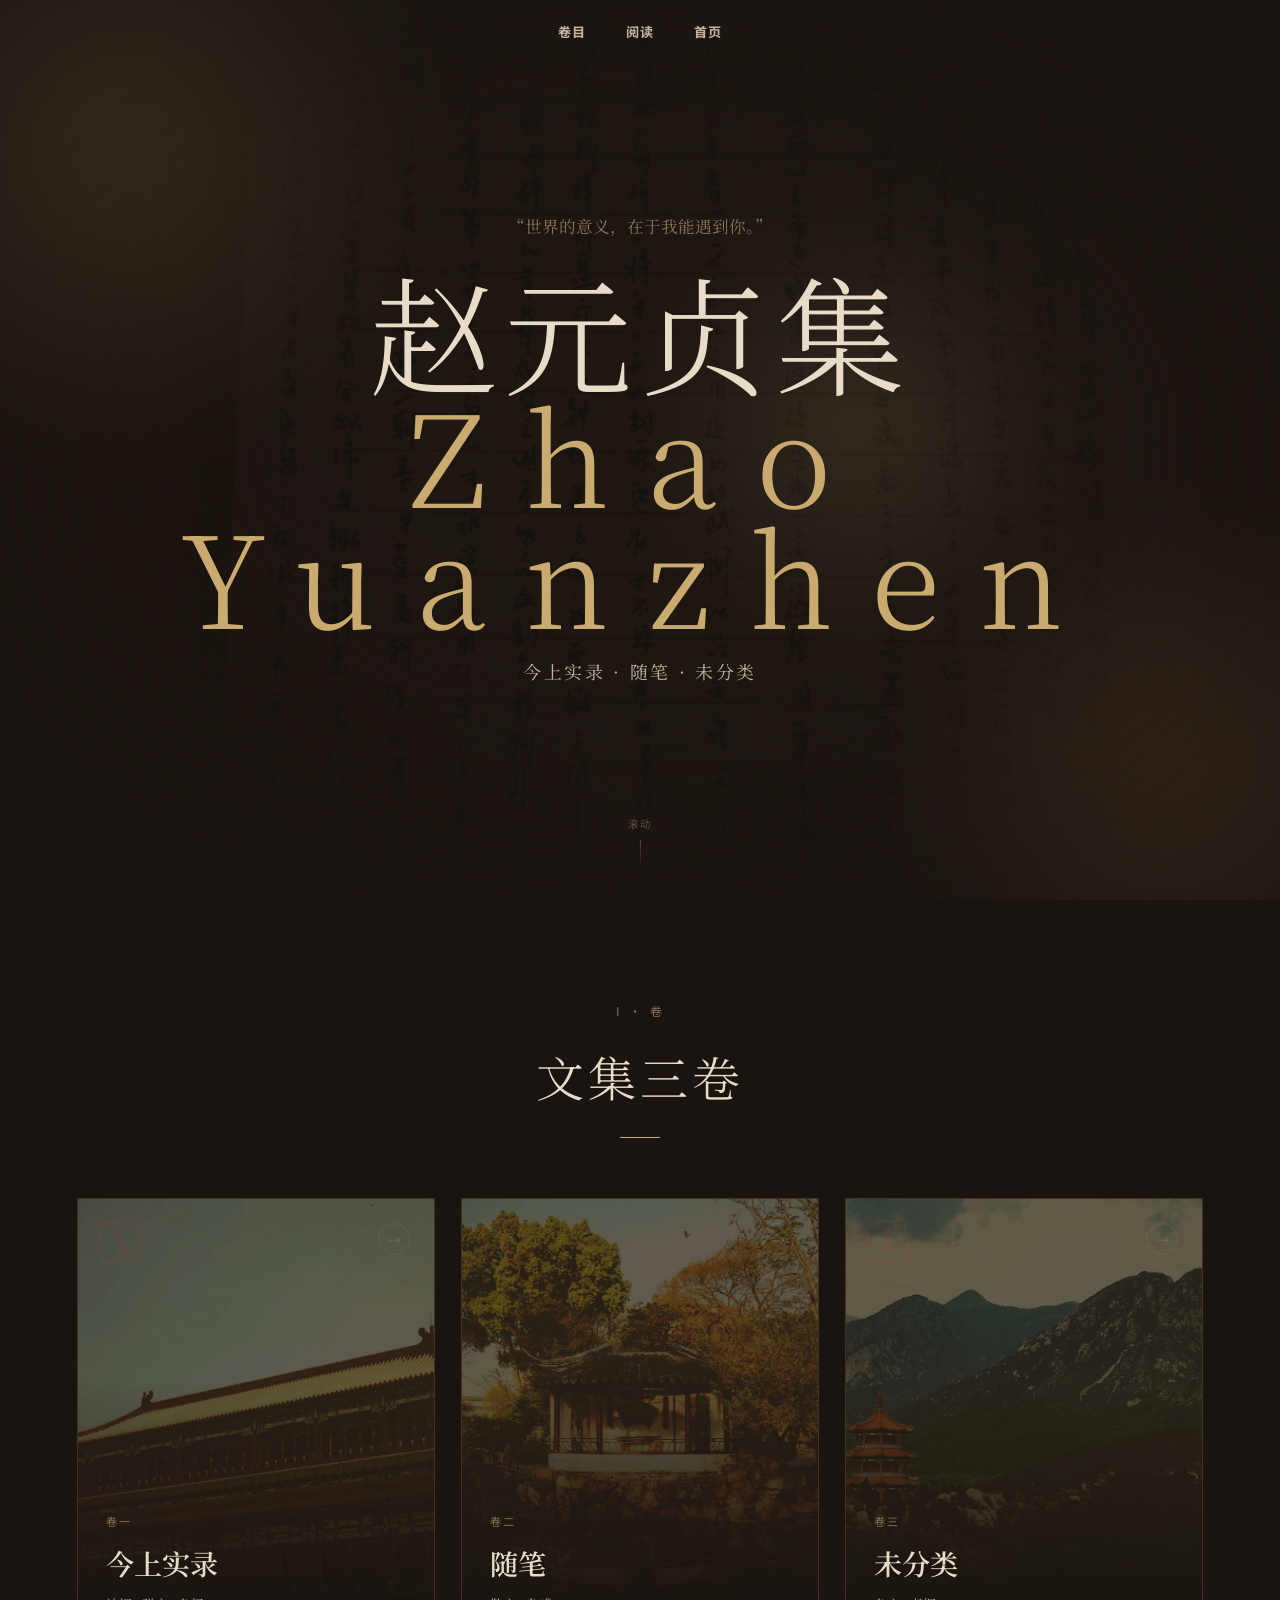
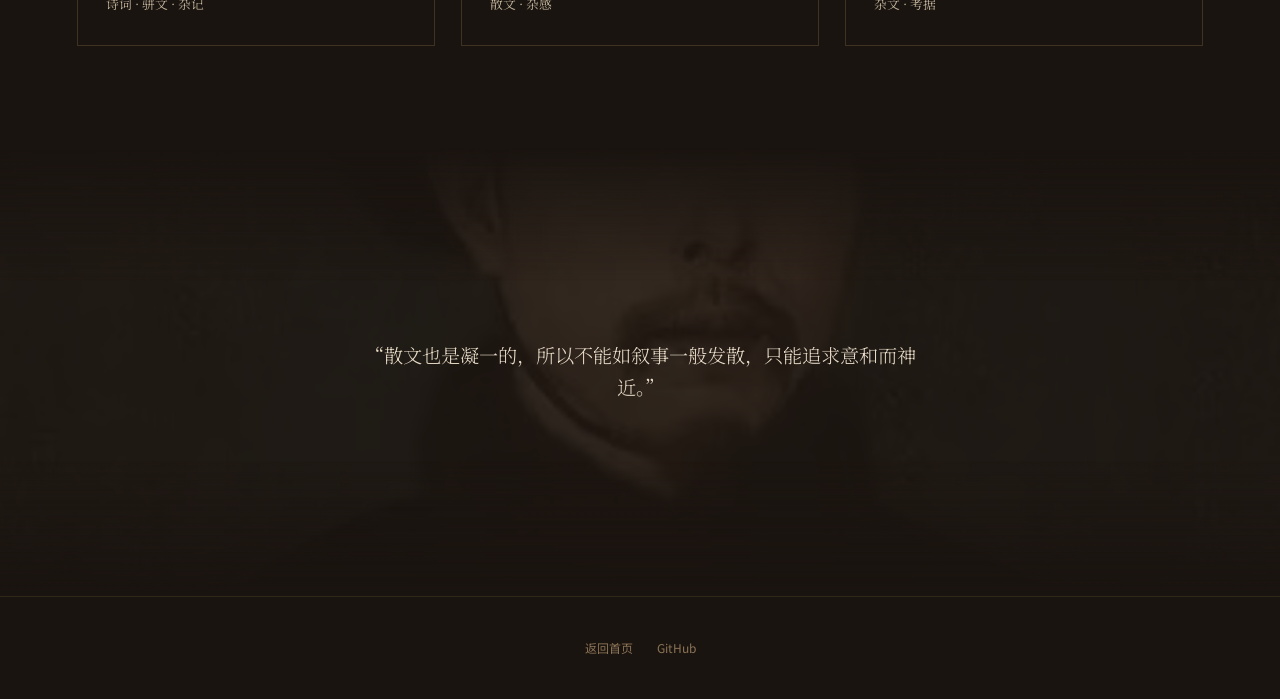
==== index.html @ 8b46a6f8 "Update index.html" ====
<!DOCTYPE html>
<html lang="zh-CN" class="js">
<head>
<meta charset="UTF-8">
<meta name="viewport" content="width=device-width, initial-scale=1.0">
<title>赵元贞集</title>
<link rel="preconnect" href="https://fonts.googleapis.com">
<link href="https://fonts.googleapis.com/css2?family=Noto+Serif+SC:wght@300;400;600;700;900&family=Noto+Sans+SC:wght@400;700&display=swap" rel="stylesheet">
<script src="data-jinshang.js" defer></script>
<script src="data-suibi.js" defer></script>
<style>
*, *::before, *::after { margin:0; padding:0; box-sizing:border-box; }

:root {
  --ink:        #1a1410;
  --ink-light:  #2a2218;
  --paper:      #e8dcc8;
  --paper-dim:  #c4b69c;
  --gold:       #c9a96e;
  --gold-light: #e0c992;
  --gold-dim:   #8b7355;
  --border-dim: rgba(201,169,110,0.12);
  --font-serif: 'Noto Serif SC','Source Han Serif SC','STSong',serif;
  --font-sans:  'Noto Sans SC','PingFang SC',sans-serif;
  --nav-h: 64px;
  --side-pad: clamp(24px, 6vw, 80px);
}

html { scroll-behavior: smooth; background: var(--ink); }
body {
  font-family: var(--font-serif); color: var(--paper);
  background: var(--ink); overflow-x: hidden; line-height: 1.8;
  -webkit-font-smoothing: antialiased;
}
::-webkit-scrollbar { width: 6px; }
::-webkit-scrollbar-track { background: var(--ink); }
::-webkit-scrollbar-thumb { background: var(--gold-dim); border-radius: 3px; }

/* ===== Nav ===== */
nav {
  position: fixed; top:0; left:0; right:0; z-index:100;
  height: var(--nav-h);
  padding: 0 var(--side-pad);
  display:flex; align-items:center; justify-content:center;
  background: transparent;
  transition: background 0.4s, box-shadow 0.4s;
}
nav.scrolled {
  background: rgba(26,20,16,0.92);
  backdrop-filter: blur(12px);
  -webkit-backdrop-filter: blur(12px);
  box-shadow: 0 1px 0 var(--border-dim);
}
.nav-links { display:flex; gap:2.5rem; }
.nav-links a {
  position:relative;
  font-family: var(--font-sans);
  font-size:0.82rem; font-weight:700; letter-spacing:0.08em;
  color:var(--paper-dim); text-decoration:none; text-transform:uppercase;
  padding:4px 0; cursor:pointer; transition:color 0.25s;
}
.nav-links a::after {
  content:''; position:absolute; bottom:0; left:0; right:0;
  height:1.5px; background:var(--gold);
  transform:scaleX(0); transform-origin:right;
  transition:transform 0.35s cubic-bezier(0.4,0,0.2,1);
}
.nav-links a:hover { color:var(--gold); }
.nav-links a:hover::after { transform:scaleX(1); transform-origin:left; }

/* ===== Hero ===== */
.hero {
  position:relative; min-height:100vh;
  display:flex; align-items:center; justify-content:center; overflow:hidden;
}
.hero-bg {
  position:absolute; inset:0; background:var(--ink);
}
.hero-bg img {
  width:100%; height:100%; object-fit:cover;
  mix-blend-mode:overlay; opacity:0.35;
  filter:saturate(0.8) brightness(0.7);
  will-change:transform;
}
.hero-overlay {
  position:absolute; inset:0;
  background:radial-gradient(ellipse at center, transparent 30%, var(--ink) 80%);
}
.hero-content {
  position:relative; z-index:2; text-align:center; padding:0 var(--side-pad);
}
.hero-quote {
  font-family:var(--font-serif);
  font-size:clamp(0.85rem,1.3vw,1.05rem);
  color:var(--gold-dim); margin-bottom:1.8rem;
  min-height:1.8em; line-height:1.6; transition:opacity 0.5s;
}
.hero-quote::before { content:'\201C'; }
.hero-quote::after  { content:'\201D'; }
.hero-title {
  font-size:clamp(2.8rem,12vw,8rem); font-weight:300;
  line-height:0.95; letter-spacing:0.06em; color:var(--paper); margin-bottom:1.2rem;
}
.hero-title .second-line { color:var(--gold); }
.hero-sub {
  font-size:clamp(0.9rem,1.4vw,1.15rem);
  color:var(--paper-dim); letter-spacing:0.15em;
}
.hero-scroll-indicator {
  position:absolute; bottom:2rem; left:50%; transform:translateX(-50%);
  display:flex; flex-direction:column; align-items:center; gap:6px; opacity:0.6;
  animation:bounceFloat 2.5s ease-in-out infinite;
}
.hero-scroll-indicator span {
  font-family:var(--font-sans); font-size:0.65rem;
  letter-spacing:0.2em; color:var(--gold-dim); text-transform:uppercase;
}
.hero-scroll-indicator .line {
  width:1px; height:28px;
  background:linear-gradient(to bottom,var(--gold-dim),transparent);
}

/* ===== Sections ===== */
section { padding:100px var(--side-pad); }
.section-header { text-align:center; margin-bottom:60px; }
.section-header .num {
  font-family:var(--font-sans); font-size:0.75rem;
  letter-spacing:0.25em; color:var(--gold-dim); margin-bottom:0.8rem;
}
.section-header h2 {
  font-size:clamp(1.8rem,4vw,3rem); font-weight:300;
  letter-spacing:0.08em; color:var(--paper);
}
.section-header .divider {
  width:40px; height:1.5px; background:var(--gold); margin:1rem auto 0;
}

/* ===== Book Cards ===== */
.books-grid {
  display:grid; grid-template-columns:repeat(3,1fr);
  gap:clamp(16px,2vw,30px); max-width:1200px; margin:0 auto;
}
.book-card {
  position:relative; aspect-ratio:4/5; overflow:hidden; cursor:pointer;
  background:var(--ink-light); border:1px solid var(--border-dim);
  transition:border-color 0.4s, transform 0.5s cubic-bezier(0.4,0,0.2,1);
}
.book-card:hover { border-color:var(--gold-dim); transform:translateY(-4px); }
.book-card img {
  position:absolute; inset:0; width:100%; height:100%;
  object-fit:cover; mix-blend-mode:hard-light; opacity:0.25;
  transition:opacity 0.5s, transform 0.6s;
}
.book-card:hover img { opacity:0.4; transform:scale(1.05); }
.book-card .card-overlay {
  position:absolute; inset:0;
  background:linear-gradient(to top, var(--ink) 10%, transparent 60%);
}
.book-card .card-content {
  position:absolute; bottom:0; left:0; right:0; padding:30px 28px;
}
.book-card .card-label {
  font-family:var(--font-sans); font-size:0.7rem;
  letter-spacing:0.2em; color:var(--gold-dim); margin-bottom:6px;
}
.book-card .card-title {
  font-size:clamp(1.3rem,2.2vw,1.8rem); font-weight:600;
  color:var(--paper); margin-bottom:4px;
}
.book-card .card-count { font-size:0.8rem; color:var(--paper-dim); }
.book-card .card-arrow {
  position:absolute; top:24px; right:24px;
  width:32px; height:32px; border:1px solid var(--border-dim);
  border-radius:50%; display:flex; align-items:center; justify-content:center;
  font-size:0.8rem; color:var(--gold-dim);
  transition:background 0.3s, color 0.3s, transform 0.3s;
}
.book-card:hover .card-arrow {
  background:var(--gold); color:var(--ink); transform:rotate(45deg);
}

/* ===== Separator ===== */
.separator {
  position:relative; height:50vh; min-height:320px; overflow:hidden;
  display:flex; align-items:center; justify-content:center;
}
.separator img {
  position:absolute; inset:0; width:100%; height:100%;
  object-fit:cover; mix-blend-mode:overlay; opacity:0.25;
  filter:saturate(0.7) brightness(0.6); will-change:transform;
}
.separator .sep-overlay {
  position:absolute; inset:0;
  background:linear-gradient(to bottom, var(--ink) 0%, transparent 30%, transparent 70%, var(--ink) 100%);
}
.separator .sep-text {
  position:relative; z-index:2;
  font-size:clamp(0.9rem,1.6vw,1.2rem); font-weight:300; line-height:1.7;
  max-width:720px; margin:0 auto; padding:0 var(--side-pad); text-align:center;
}
.separator .sep-text span { display:block; transition:opacity 0.6s; }

/* ===== Reading Area ===== */
.reading-area { display:none; }
.reading-area.active { display:block; }

/* Article list */
.article-list-section { padding:80px var(--side-pad); }
.article-list-header {
  display:flex; align-items:baseline; justify-content:space-between;
  margin-bottom:40px; max-width:900px; margin-left:auto; margin-right:auto;
}
.article-list-header h2 {
  font-size:clamp(1.4rem,2.5vw,2rem); font-weight:300; color:var(--paper);
}
.article-list-header .back-btn {
  font-family:var(--font-sans); font-size:0.78rem; font-weight:700;
  letter-spacing:0.08em; color:var(--gold-dim); cursor:pointer;
  text-decoration:none; text-transform:uppercase; transition:color 0.25s;
  background:none; border:none;
}
.article-list-header .back-btn:hover { color:var(--gold); }
.article-list {
  max-width:900px; margin:0 auto;
  display:grid; gap:2px;
  background:var(--border-dim);
}
.article-list-item {
  background:var(--ink); padding:18px 24px;
  cursor:pointer; transition:background 0.25s;
  display:flex; justify-content:space-between; align-items:baseline; gap:16px;
}
.article-list-item:hover { background:var(--ink-light); }
.article-list-item .item-title {
  font-size:0.95rem; color:var(--paper); line-height:1.5;
}
.article-list-item .item-meta {
  font-family:var(--font-sans); font-size:0.72rem;
  color:var(--gold-dim); white-space:nowrap; flex-shrink:0;
}

/* Article reading */
.article-view {
  max-width:720px; margin:0 auto; padding:60px var(--side-pad) 80px;
}
.article-view .article-back {
  display:inline-block;
  font-family:var(--font-sans); font-size:0.78rem; font-weight:700;
  letter-spacing:0.08em; color:var(--gold-dim); cursor:pointer;
  text-decoration:none; text-transform:uppercase; margin-bottom:40px;
  transition:color 0.25s; background:none; border:none;
}
.article-view .article-back:hover { color:var(--gold); }
.article-view h2 {
  font-size:clamp(1.4rem,2.5vw,2rem); font-weight:600;
  color:var(--paper); margin-bottom:8px;
}
.article-view .article-meta {
  font-family:var(--font-sans); font-size:0.82rem;
  color:var(--gold-dim); margin-bottom:32px;
  padding-bottom:16px; border-bottom:1px solid var(--border-dim);
}
.article-view .article-body p {
  margin-bottom:16px; text-indent:2em; line-height:2;
  font-size:1.05em; color:var(--paper);
}
.article-view .article-body .annotation {
  font-family:'Kaiti SC','KaiTi','STKaiti','楷体',var(--font-serif),serif;
  color:var(--gold-dim); text-indent:0; font-size:0.95em;
  padding:8px 14px; margin-top:12px;
  background:rgba(201,169,110,0.06);
  border-left:2px solid var(--gold-dim);
  border-radius:0 4px 4px 0;
}
/* ===== 有声朗读 ===== */
.tts-bar {
  display:flex; gap:10px; align-items:center; flex-wrap:wrap;
  margin-bottom:28px; padding-bottom:16px;
  border-bottom:1px solid var(--border-dim);
}
.tts-btn {
  font-family:var(--font-sans); font-size:0.8rem; font-weight:700;
  letter-spacing:0.05em; color:var(--gold);
  background:rgba(201,169,110,0.08);
  border:1px solid var(--border-dim); border-radius:4px;
  padding:7px 16px; cursor:pointer; transition:all 0.25s;
}
.tts-btn:hover { background:rgba(201,169,110,0.18); border-color:var(--gold-dim); }
.tts-btn:active { transform:translateY(1px); }
.tts-status {
  font-family:var(--font-sans); font-size:0.75rem;
  color:var(--gold-dim); letter-spacing:0.04em;
}
.tts-note {
  font-family:var(--font-sans); font-size:0.72rem;
  color:var(--gold-dim); opacity:0.75; width:100%;
}
.article-view .comments-section {
  margin-top:48px; padding-top:24px;
  border-top:1px solid var(--border-dim);
}
.article-view .comments-section h3 {
  font-size:1em; font-family:var(--font-sans);
  color:var(--gold-dim); margin-bottom:16px; letter-spacing:0.1em;
}
#giscus-container { min-height:120px; }
.comment-empty {
  font-family:var(--font-sans); font-size:0.82rem;
  color:var(--gold-dim); text-align:center; padding:24px 0;
}

/* ===== Footer ===== */
footer {
  padding:40px var(--side-pad);
  border-top:1px solid var(--border-dim);
  display:flex; justify-content:center;
  font-family:var(--font-sans); font-size:0.75rem; color:var(--gold-dim);
}
footer .footer-links { display:flex; gap:1.5rem; }
footer .footer-links a {
  color:var(--gold-dim); text-decoration:none; transition:color 0.25s;
}
footer .footer-links a:hover { color:var(--gold); }

/* ===== Animations ===== */
@keyframes bounceFloat {
  0%,100% { transform:translateX(-50%) translateY(0); }
  50%     { transform:translateX(-50%) translateY(8px); }
}
.reveal {
  opacity:0; transform:translateY(40px);
  transition:opacity 0.8s, transform 0.8s cubic-bezier(0.4,0,0.2,1);
}
.reveal.visible { opacity:1; transform:translateY(0); }

/* ===== 宣纸噪点（全局） ===== */
body::before {
  content:''; position:fixed; inset:0; z-index:9997; pointer-events:none;
  opacity:0.05; mix-blend-mode:overlay;
  background-image:url("data:image/svg+xml,%3Csvg xmlns='http://www.w3.org/2000/svg' width='240' height='240'%3E%3Cfilter id='n'%3E%3CfeTurbulence type='fractalNoise' baseFrequency='0.9' numOctaves='2' stitchTiles='stitch'/%3E%3C/filter%3E%3Crect width='100%25' height='100%25' filter='url(%23n)'/%3E%3C/svg%3E");
}

/* ===== 滚动墨线进度条 ===== */
#scroll-progress {
  position:fixed; top:0; left:0; right:0; height:2px; z-index:9999;
  background:linear-gradient(90deg, var(--gold-dim), var(--gold));
  transform:scaleX(0); transform-origin:left;
  box-shadow:0 0 8px rgba(201,169,110,0.35);
}

/* ===== Hero 墨雾 ===== */
.hero-mist {
  position:absolute; inset:0; z-index:1; pointer-events:none; overflow:hidden;
}
.hero-mist span {
  position:absolute; border-radius:50%; filter:blur(70px); opacity:0;
  animation:mistDrift 14s ease-in-out infinite alternate;
}
body.loaded .hero-mist span { opacity:0.16; }
.hero-mist span:nth-child(1){ width:44vw; height:44vw; left:-12vw; top:-10vw; background:radial-gradient(circle, var(--gold) 0%, transparent 70%); }
.hero-mist span:nth-child(2){ width:38vw; height:38vw; right:-10vw; bottom:-8vw; background:radial-gradient(circle, #b08050 0%, transparent 70%); animation-delay:-5s; }
.hero-mist span:nth-child(3){ width:30vw; height:30vw; left:52%; top:26%; background:radial-gradient(circle, var(--gold-light) 0%, transparent 70%); animation-delay:-9s; }
@keyframes mistDrift {
  0%   { transform:translate(0,0) scale(1); }
  100% { transform:translate(6vw,-5vw) scale(1.18); }
}

/* ===== Hero 背景显影 ===== */
.hero-bg img {
  transform:scale(1.08);
  filter:saturate(0.8) brightness(0.35);
  transition:filter 2.8s ease;
  will-change:transform;
}
body.loaded .hero-bg img { filter:saturate(0.8) brightness(0.7); }

/* ===== 标题逐字 ===== */
.hero-title .char {
  display:inline-block; opacity:0;
  animation:charReveal 0.9s cubic-bezier(0.16,1,0.3,1) forwards;
}
.hero-title .second-line {
  display:block; opacity:0;
  animation:subFade 1.4s ease 0.9s forwards;
  letter-spacing:0.3em;
}
@keyframes subFade { to { opacity:1; } }
@keyframes charReveal {
  0%   { opacity:0; transform:translateY(0.55em); filter:blur(4px); }
  60%  { opacity:1; }
  100% { opacity:1; transform:translateY(0); filter:blur(0); }
}

/* ===== 卷目卡片：错落入场 ===== */
.book-card .card-content { z-index:2; }
.book-card .card-arrow { z-index:2; }
html.js .book-card {
  opacity:0; transform:translateY(80px) rotate(1deg);
  transition:border-color 0.4s, transform 0.9s cubic-bezier(0.16,1,0.3,1), opacity 0.9s ease;
  transition-delay:calc(var(--i,0) * 0.16s);
}
html.js .book-card.in-view { opacity:1; transform:translateY(0) rotate(0); }
html.js .book-card.in-view:hover {
  transform:translateY(-6px);
  transition-delay:0s; transition-duration:0.5s;
}

/* ===== 鼠标聚光 ===== */
.card-glow {
  position:absolute; inset:0; z-index:1; pointer-events:none;
  background:radial-gradient(150px circle at var(--gx,50%) var(--gy,50%), rgba(224,201,146,0.22), transparent 70%);
  mix-blend-mode:screen; opacity:0; transition:opacity 0.4s;
}
.book-card:hover .card-glow { opacity:1; }

/* ===== 朱红印章 ===== */
.card-seal {
  position:absolute; top:20px; left:20px; z-index:3;
  width:44px; height:44px;
  display:flex; align-items:center; justify-content:center;
  color:#c0392b; border:1.5px solid #c0392b; border-radius:4px;
  font-size:0.6rem; font-weight:700; font-family:var(--font-serif);
  writing-mode:vertical-rl; letter-spacing:0.04em;
  opacity:0.3; transform:rotate(-10deg) scale(0.9);
  box-shadow:inset 0 0 0 2px rgba(192,57,43,0.14);
  transition:opacity 0.5s, transform 0.5s cubic-bezier(0.34,1.56,0.64,1);
  user-select:none; pointer-events:none;
}
.book-card:hover .card-seal { opacity:0.85; transform:rotate(0deg) scale(1.02); }

/* ===== 目录条目 staggered ===== */
html.js .article-list-item {
  opacity:0; transform:translateX(-16px);
  transition:opacity 0.5s ease, transform 0.5s cubic-bezier(0.16,1,0.3,1), background 0.25s;
  transition-delay:calc(var(--i,0) * 0.045s);
}
html.js .article-list-item.item-in { opacity:1; transform:translateX(0); }

/* ===== 正文逐段浮现 + 注释墨晕 ===== */
html.js .article-view .article-body p,
html.js .article-view .article-body .annotation {
  opacity:0;
  animation:paraIn 0.85s cubic-bezier(0.16,1,0.3,1) forwards;
  animation-delay:calc(var(--pi,0) * 0.09s);
}
@keyframes paraIn {
  0%   { opacity:0; transform:translateY(10px); }
  100% { opacity:1; transform:translateY(0); }
}
.article-view .article-body .annotation { position:relative; }
.article-view .article-body .annotation::before {
  content:''; position:absolute; left:-2px; top:0; bottom:0; width:2px;
  background:var(--gold);
  transform:scaleY(0); transform-origin:top;
  animation:inkGrow 0.6s ease forwards;
  animation-delay:calc(var(--pi,0) * 0.09s + 0.35s);
}
@keyframes inkGrow { to { transform:scaleY(1); } }

/* ===== 书页式文章切换 ===== */
.article-view.switching { animation:pageIn 0.7s cubic-bezier(0.16,1,0.3,1); }
@keyframes pageIn {
  0%   { opacity:0; transform:translateY(26px) scale(0.992); filter:blur(3px); }
  100% { opacity:1; transform:none; filter:blur(0); }
}

/* ===== 引文呼吸（CSS 控制淡入淡出） ===== */
.hero-quote { transition:opacity 0.7s ease; }
.hero-quote.quote-fade { opacity:0; }

/* ===== 减弱动态 ===== */
@media (prefers-reduced-motion: reduce) {
  *, *::before, *::after {
    animation-duration:0.01ms !important; animation-delay:0ms !important;
    transition-duration:0.01ms !important; transition-delay:0ms !important;
  }
  html.js .book-card, html.js .article-list-item,
  html.js .article-view .article-body p, html.js .article-view .article-body .annotation {
    opacity:1 !important; transform:none !important;
  }
  .hero-title .char { opacity:1 !important; transform:none !important; filter:none !important; }
  body::before, .hero-mist, #scroll-progress { display:none; }
}

/* ===== Responsive ===== */
@media (max-width:768px) {
  .nav-links { gap:1.2rem; }
  .nav-links a { font-size:0.7rem; }
  .books-grid { grid-template-columns:1fr; }
  .article-list-item { flex-direction:column; gap:4px; }
  .article-list-item .item-meta { white-space:normal; }
  .article-view { padding:40px 20px 60px; }
  .article-view .article-body p { font-size:1em; }
}
@media (max-width:480px) {
  .nav-links { gap:0.9rem; }
  .nav-links a { font-size:0.7rem; }
}
</style>
</head>
<body>

<div id="scroll-progress" aria-hidden="true"></div>

<!-- ===== Nav ===== -->
<nav id="navbar">
  <div class="nav-links">
    <a onclick="scrollToSection('books')">卷目</a>
    <a onclick="scrollToSection('reading')">阅读</a>
    <a onclick="scrollToSection('top')">首页</a>
  </div>
</nav>

<!-- ===== Hero ===== -->
<section class="hero" id="top">
  <div class="hero-bg">
    <img src="pictures/warm_graded/882ae6ed00a9f60fb26d172400997414.jpg" alt="" aria-hidden="true">
  </div>
  <div class="hero-overlay"></div>
  <div class="hero-mist" aria-hidden="true"><span></span><span></span><span></span></div>
  <div class="hero-content">
    <p class="hero-quote" id="heroQuote"></p>
    <h1 class="hero-title">
      <span class="first-line">赵元贞集</span>
      <span class="second-line">Zhao Yuanzhen</span>
    </h1>
    <p class="hero-sub">今上实录 · 随笔 · 未分类</p>
  </div>
  <div class="hero-scroll-indicator">
    <span>滚动</span>
    <div class="line"></div>
  </div>
</section>

<!-- ===== Books ===== -->
<section id="books">
  <div class="section-header reveal">
    <p class="num">I · 卷</p>
    <h2>文集三卷</h2>
    <div class="divider"></div>
  </div>
  <div class="books-grid">
    <div class="book-card" style="--i:0" onclick="openBook('今上实录')">
      <img src="pictures/warm_graded/体仁阁.jpg" alt="" aria-hidden="true" style="object-position:center 30%;">
      <div class="card-overlay"></div>
      <div class="card-glow"></div>
      <span class="card-seal">赵元贞</span>
      <div class="card-arrow">→</div>
      <div class="card-content">
        <p class="card-label">卷一</p>
        <h3 class="card-title">今上实录</h3>
        <p class="card-count">诗词 · 骈文 · 杂记</p>
      </div>
    </div>
    <div class="book-card" style="--i:1" onclick="openBook('随笔')">
      <img src="pictures/warm_graded/与谁同坐轩.jpg" alt="" aria-hidden="true" style="object-position:center 100%;">
      <div class="card-overlay"></div>
      <div class="card-glow"></div>
      <span class="card-seal">赵元贞</span>
      <div class="card-arrow">→</div>
      <div class="card-content">
        <p class="card-label">卷二</p>
        <h3 class="card-title">随笔</h3>
        <p class="card-count">散文 · 杂感</p>
      </div>
    </div>
    <div class="book-card" style="--i:2" onclick="openBook('未分类')">
      <img src="pictures/warm_graded/嵩山.jpg" alt="" aria-hidden="true" style="object-position:center 35%;">
      <div class="card-overlay"></div>
      <div class="card-glow"></div>
      <span class="card-seal">赵元贞</span>
      <div class="card-arrow">→</div>
      <div class="card-content">
        <p class="card-label">卷三</p>
        <h3 class="card-title">未分类</h3>
        <p class="card-count">杂文 · 考据</p>
      </div>
    </div>
  </div>
</section>

<!-- ===== Separator ===== -->
<div class="separator reveal">
  <img src="pictures/warm_graded/f166950c9955dc974e58a3da76e0492b.jpg" alt="" aria-hidden="true">
  <div class="sep-overlay"></div>
  <div class="sep-text"><span id="sepQuote"></span></div>
</div>

<!-- ===== Reading Area ===== -->
<section id="reading" class="reading-area">
  <!-- Article List (shown when a book is selected) -->
  <div id="articleList" class="article-list-section">
    <div class="article-list-header">
      <h2 id="listTitle">文集</h2>
      <button class="back-btn" onclick="closeBook()">← 返回卷目</button>
    </div>
    <div class="article-list" id="articleListItems"></div>
  </div>

  <!-- Article View (shown when an article is selected) -->
  <div id="articleView" class="article-view" style="display:none;">
    <button class="article-back" onclick="showList()">← 返回目录</button>
    <h2 id="articleTitle"></h2>
    <div class="article-meta" id="articleMeta"></div>
    <div class="tts-bar" id="ttsBar" style="display:none;">
      <button class="tts-btn" id="ttsPlay" onclick="ttsToggle()">🔊 朗读</button>
      <button class="tts-btn" onclick="ttsPause()">⏸ 暂停</button>
      <button class="tts-btn" onclick="ttsStop()">⏹ 停止</button>
      <span class="tts-status" id="ttsStatus"></span>
      <span class="tts-note">朗读使用浏览器内置语音合成（Web Speech API），点击「🔊 朗读」即可收听</span>
    </div>
    <div class="article-body" id="articleBody"></div>
    <div class="comments-section">
      <h3>评论区</h3>
      <div id="giscus-container"></div>
    </div>
  </div>
</section>

<!-- ===== Footer ===== -->
<footer class="reveal">
  <div class="footer-links">
    <a href="#top">返回首页</a>
    <a href="https://github.com" target="_blank" rel="noopener">GitHub</a>
  </div>
</footer>

<!-- ===== JS ===== -->
<script>
// ===== DATA LAYER =====
let allData = {};

function escapeHtml(str) {
  if (!str) return '';
  const d = document.createElement('div');
  d.textContent = str;
  return d.innerHTML;
}
function initData() {
  const jinshangData = window.JINSHANG_DATA || {};
  const suibiData = window.SUIBI_DATA || {};

  // Parse 今上实录: keys are section names, values are arrays of articles
  const jinshangFlat = [];
  for (const [section, articles] of Object.entries(jinshangData)) {
    if (Array.isArray(articles)) {
      articles.forEach(a => jinshangFlat.push({ ...a, section }));
    }
  }
  allData['今上实录'] = jinshangFlat;

  // Parse 随笔 & 未分类 from suibi.js (keys: "随笔", "未分类")
  const suibiList = suibiData['随笔'] || [];
  const weifenleiList = suibiData['未分类'] || [];
  allData['随笔'] = suibiList;
  allData['未分类'] = weifenleiList;

  console.log('Data loaded:', {
    今上实录: jinshangFlat.length,
    随笔: suibiList.length,
    未分类: weifenleiList.length
  });
}

// ===== BOOK NAVIGATION =====
function deriveTitle(item) {
  const rawTitle = (item.title || '').trim();
  // 保留已有真实标题；仅对占位符“标题/未分类”从正文首句提取
  if (rawTitle && rawTitle !== '标题' && rawTitle !== '未分类') return rawTitle;
  const raw = (item.content || '').trim();
  if (!raw) return rawTitle || '标题';
  const blocks = raw.split('\n\n').map(b => b.trim()).filter(b => b && !b.startsWith('||'));
  if (!blocks.length) return rawTitle || '标题';
  let first = blocks[0].replace(/^\d+\s*/, '').trim();
  first = first.split('\n')[0].trim();
  if (!first) return rawTitle || '标题';
  const MAX = 24;
  return first.length > MAX ? first.slice(0, MAX) + '…' : first;
}

function openBook(bookName) {
  const items = allData[bookName];
  if (!items || items.length === 0) {
    document.getElementById('articleListItems').innerHTML =
      '<p style="color:var(--gold-dim);text-align:center;padding:40px;">暂无内容</p>';
    return;
  }

  document.getElementById('listTitle').textContent = bookName;
  const listEl = document.getElementById('articleListItems');
  listEl.innerHTML = '';

  items.forEach((item, idx) => {
    const div = document.createElement('div');
    div.className = 'article-list-item';
    div.style.setProperty('--i', idx % 18); // 错落延迟，避免超长列表延迟堆叠
    // 自动从正文首句提取标题，避免大量“标题”占位
    let displayTitle = deriveTitle(item);
    const MAX_TITLE = 60;
    if (displayTitle.length > MAX_TITLE) {
      // Extract just the date/prefix part
      const m = displayTitle.match(/^(标题\s+\d{4}\s*年.*?字\s+)/);
      if (m) displayTitle = m[1] + '…';
      else displayTitle = displayTitle.substring(0, MAX_TITLE) + '…';
    }
    div.innerHTML = `
      <span class="item-title">${escapeHtml(displayTitle)}</span>
      <span class="item-meta">${escapeHtml(item.date || '')}</span>
    `;
    div.addEventListener('click', () => showArticle(bookName, idx));
    listEl.appendChild(div);
  });

  // 目录条目错落入场（重建后重播）
  requestAnimationFrame(() => {
    requestAnimationFrame(() => {
      listEl.querySelectorAll('.article-list-item').forEach(el => el.classList.add('item-in'));
    });
  });

  // Show reading area
  document.getElementById('reading').classList.add('active');
  document.getElementById('articleList').style.display = 'block';
  document.getElementById('articleView').style.display = 'none';

  // Scroll to reading section
  document.getElementById('reading').scrollIntoView({ behavior: 'smooth' });
}

function closeBook() {
  document.getElementById('reading').classList.remove('active');
  document.getElementById('reading').scrollIntoView({ behavior: 'smooth' });
}

function showList() {
  document.getElementById('articleList').style.display = 'block';
  document.getElementById('articleView').style.display = 'none';
}

// ===== ARTICLE VIEW =====
let currentBook = '';
let currentIdx = 0;

function showArticle(bookName, idx) {
  currentBook = bookName;
  currentIdx = idx;
  const items = allData[bookName];
  if (!items || !items[idx]) return;

  const item = items[idx];
  document.getElementById('articleList').style.display = 'none';
  document.getElementById('articleView').style.display = 'block';

  // 标题：优先真实标题，占位符从正文首句自动提取
  let title = deriveTitle(item);
  let raw = item.content || '';

  // Fix Issue 1: title contains full article content (PDF parsing artifact)
  const HAS_EMBEDDED_CONTENT = title.length > 80 && raw.length > 0;
  if (HAS_EMBEDDED_CONTENT) {
    // If title is extremely long and content also exists, the title likely
    // stole content meant for a different article. Use the date-prefix as title.
    const m = title.match(/^(标题\s+\d{4}\s*年[^|]+\|\s*\d+字\s+)/);
    if (m) {
      raw = title.replace(m[1], '').trim() + '\n\n' + raw;
      title = m[1].trim();
    } else {
      // Just use first part as title
      raw = title + '\n\n' + raw;
      title = title.substring(0, 40) + '…';
    }
  }

  // Fix Issue 3: clean stray PDF page numbers at line starts
  raw = raw.replace(/\n(\d+)\s/g, '\n');

  // Clean date remnants at start of content (from PDF line-break extraction)
  raw = raw.replace(/^[\d\s\n]*?(?:年\d*)?(?:月\d*)?(?:日\s*[\d:]+\s*\|?\s*\d*\s*字?)\s*/m, '').trim();
  // Also clean multi-line date prefix pattern
  raw = raw.replace(/^\d{4}\s*\n\s*年\d*\s*\n?\s*月\d*\s*\n?\s*日[^\n]*\n?/, '').trim();

  document.getElementById('articleTitle').textContent = title;
  document.getElementById('articleMeta').textContent = item.date || '';

  // 书页式切换过渡
  const view = document.getElementById('articleView');
  view.classList.remove('switching');
  void view.offsetWidth; // 强制 reflow 以重启动画
  view.classList.add('switching');

  // 用于朗读的纯文本
  let ttsText = title;

  // Parse content
  const bodyEl = document.getElementById('articleBody');
  bodyEl.innerHTML = '';

  // 空内容提示（如“作者序”“三朝”等空白条目）
  if (!raw.trim()) {
    const empty = document.createElement('p');
    empty.style.cssText = 'color:var(--gold-dim);text-align:center;padding:40px 0;';
    empty.textContent = '（暂无内容）';
    bodyEl.appendChild(empty);
    hideTtsBar();
    initComments(bookName, idx);
    document.getElementById('reading').scrollIntoView({ behavior: 'smooth' });
    return;
  }

  // Split by || for annotations, then by \n\n for paragraphs
  const blocks = raw.split('\n\n');
  let pi = 0; // 段落序号，用于逐段浮现延迟（限制上限避免长文等待过久）
  blocks.forEach((block, bi) => {
    block = block.trim();
    if (!block) return;
    const d = Math.min(pi, 20);
    pi++;

    // Check if this is an annotation
    if (block.startsWith('||')) {
      const ann = document.createElement('p');
      ann.className = 'annotation';
      ann.style.setProperty('--pi', d);
      ann.textContent = block.replace(/^\|\|\s*/, '');
      bodyEl.appendChild(ann);
      return;
    }

    const p = document.createElement('p');
    p.style.setProperty('--pi', d);
    p.textContent = block;
    bodyEl.appendChild(p);
    ttsText += '\n' + block;
  });

  showTtsBar(ttsText);
  initComments(bookName, idx);
  document.getElementById('reading').scrollIntoView({ behavior: 'smooth' });
}

// ===== 有声朗读（Web Speech API） =====
let ttsUtter = null;
let ttsText = '';
let ttsSpeaking = false;

function pickZhVoice() {
  if (!('speechSynthesis' in window)) return null;
  const voices = window.speechSynthesis.getVoices();
  const prefs = ['zh-CN-XiaoxiaoNeural','zh-CN-XiaoyiNeural','zh-CN-YunxiNeural','zh-CN-YunjianNeural','zh-CN-huihui','zh-CN-yaoyao','zh-CN-KangkangNeural','zh-CN-liaoning-XiaobeiNeural'];
  for (const id of prefs) {
    const hit = voices.find(v => v.name === id || v.voiceURI === id);
    if (hit) return hit;
  }
  return voices.find(v => v.lang && v.lang.toLowerCase().startsWith('zh')) || null;
}

function showTtsBar(text) {
  ttsText = text;
  const bar = document.getElementById('ttsBar');
  if (!bar) return;
  const status = document.getElementById('ttsStatus');
  const playBtn = document.getElementById('ttsPlay');
  bar.style.display = 'flex';
  if (playBtn) playBtn.textContent = '🔊 朗读';
  if (status) status.textContent = '';
}

function hideTtsBar() {
  ttsStop();
  const bar = document.getElementById('ttsBar');
  if (bar) bar.style.display = 'none';
}

function ttsToggle() {
  if (!('speechSynthesis' in window)) {
    setTtsStatus('当前浏览器不支持语音合成');
    return;
  }
  if (ttsSpeaking) {
    ttsStop();
    return;
  }
  const text = ttsText || document.getElementById('articleTitle').textContent;
  if (!text) return;
  window.speechSynthesis.cancel();
  const utter = new SpeechSynthesisUtterance(text);
  utter.lang = 'zh-CN';
  utter.rate = 1.0;
  utter.pitch = 1.0;
  const voice = pickZhVoice();
  if (voice) utter.voice = voice;
  utter.onstart = () => { ttsSpeaking = true; setTtsStatus('正在朗读…'); };
  utter.onend = () => { ttsSpeaking = false; setTtsStatus('朗读结束'); };
  utter.onerror = () => { ttsSpeaking = false; setTtsStatus('朗读出错，请重试'); };
  ttsUtter = utter;
  window.speechSynthesis.speak(utter);
}

function ttsPause() {
  if (!('speechSynthesis' in window)) return;
  if (window.speechSynthesis.paused) {
    window.speechSynthesis.resume();
    setTtsStatus('继续朗读…');
  } else {
    window.speechSynthesis.pause();
    setTtsStatus('已暂停');
  }
}

function ttsStop() {
  if (!('speechSynthesis' in window)) return;
  window.speechSynthesis.cancel();
  ttsSpeaking = false;
  const playBtn = document.getElementById('ttsPlay');
  if (playBtn) playBtn.textContent = '🔊 朗读';
  setTtsStatus('');
}

function setTtsStatus(msg) {
  const status = document.getElementById('ttsStatus');
  if (status) status.textContent = msg;
  const playBtn = document.getElementById('ttsPlay');
  if (playBtn) playBtn.textContent = ttsSpeaking ? '⏹ 停止' : '🔊 朗读';
}

// 预加载语音列表（部分浏览器需触发后才有 voices）
if ('speechSynthesis' in window && window.speechSynthesis.onvoiceschanged !== undefined) {
  window.speechSynthesis.onvoiceschanged = () => {};
}

// ===== GISCUS COMMENTS =====
// 使用 Giscus（GitHub Discussions）实现评论区，无需内置任何 Token
const GISCUS_CONFIG = {
  repo: '999qw/13332',
  repoId: 'R_kgDOS4H4ew',
  category: 'Announcements',
  categoryId: 'DIC_kwDOS4H4e84C-_Nk'
};
let giscusLoaded = {};

function initComments(bookName, idx) {
  const id = `${bookName}-${idx}`;
  const container = document.getElementById('giscus-container');
  if (!container) return;
  container.innerHTML = '';

  if (giscusLoaded[id]) {
    loadGiscus(id, container);
    return;
  }
  giscusLoaded[id] = true;
  loadGiscus(id, container);
}

function loadGiscus(id, container) {
  const script = document.createElement('script');
  script.src = 'https://giscus.app/client.js';
  script.setAttribute('data-repo', GISCUS_CONFIG.repo);
  script.setAttribute('data-repo-id', GISCUS_CONFIG.repoId);
  script.setAttribute('data-category', GISCUS_CONFIG.category);
  script.setAttribute('data-category-id', GISCUS_CONFIG.categoryId);
  script.setAttribute('data-mapping', 'specific');
  script.setAttribute('data-term', id);
  script.setAttribute('data-strict', '0');
  script.setAttribute('data-reactions-enabled', '1');
  script.setAttribute('data-emit-metadata', '0');
  script.setAttribute('data-input-position', 'bottom');
  script.setAttribute('data-theme', 'preferred_color_scheme');
  script.setAttribute('data-lang', 'zh-CN');
  script.setAttribute('crossorigin', 'anonymous');
  script.async = true;
  container.appendChild(script);
}

// ===== QUOTES: HERO =====
const heroQuotes = [
  "一切事来都相随，点点滴滴，汇成山和海。",
  "凭栏一望千城雪，杨花尽处，同是风千里。",
  "此际留花应不住，且随风去是归期。",
  "一任南北风，一去三四里。",
  "曾许星间月，自在流云时。",
  "感意长如此，水静春声远。",
  "忧来且行酒，月下江水碧。",
  "吾辈岂复欢乐如今夜？但使暮云归去换凉月！",
  "自古狂生临台多文略，安可使我无酒对金阙！",
  "高山入青云，流水觅争欢。山水交相映，万物终复始。",
  "修佛何必求佛，佛性即人性，见自己即见真佛。",
  "红叶落，秋意浓，湿雨落梅花。",
  "如一尾竞跃的鲤鱼，一头扎进春秋际会的烟波中。",
  "世界的意义，在于我能遇到你。",
  "时时无一时，处处无一处，万物归古烬，燃灯待来人。",
  "秋风明月轻瘦，泪横流，晚来长河孤影对月酬。",
  "秋雨落秋花，清风送霜华，山色徘徊老，星河醉乘槎。",
  "星星几回顾，笑看人间风物。",
  "一任春风如流水，去也无穷已。",
  "伟力天纵，可叹生不逢时，抱拙守贞，难为旧日文章。",
  "桥边卧月流水天星。除金簪尽去对风吟。",
  "人间世短，而轮回又短；人间世苦，而轮回亦苦。",
  "他们一无所有却拥有一切，我拥有一切却一无所有。",
  "唯愿，使我皇帝陛下万万年。",
  "快意拭秋风。",
  "愿你此生纯净如水。",
  "君不见，楚子方十里，乃敢分阵引弦向中国。",
  "北出阙门十余里，风止息。望骊山之高兮，临于渭。",
  "秦女当日教画舫，犹自顾秋江。",
  "醉里荡江舟，归去更无期。"
];
const heroEl = document.getElementById('heroQuote');
let hi = Math.floor(Math.random() * heroQuotes.length);
heroEl.textContent = heroQuotes[hi];
// 引文慢呼吸轮换（8s，淡出→留白→淡入）
setInterval(() => {
  hi = (hi + 1) % heroQuotes.length;
  heroEl.classList.add('quote-fade');
  setTimeout(() => {
    heroEl.textContent = heroQuotes[hi];
    heroEl.classList.remove('quote-fade');
  }, 700);
}, 8000);

// ===== QUOTES: SEPARATOR =====
const sepQuotes = [
  "对我而言，诗是高度概括，纯粹哲理，是可以不用转换而浑然天成的直接可感受体。",
  "散文也是凝一的，所以不能如叙事一般发散，只能追求意和而神近。",
  "我主观的分开了\u2018真文学\u2019与\u2018假文学\u2019，\u2018真文学\u2019应当是于国于民有实利的文字，\u2018假文学\u2019要么是有阶级性的，要么就是于国家民族无用的废品。然而……应该引出一个新概念，那就是\u2018纯粹文学\u2019，即以文字的力量为主要的一种文学。"
];
const sepEl = document.getElementById('sepQuote');
let si = 0;
sepEl.textContent = '\u201C' + sepQuotes[0] + '\u201D';
setInterval(() => {
  si = (si + 1) % sepQuotes.length;
  sepEl.style.opacity = '0';
  setTimeout(() => {
    sepEl.textContent = '\u201C' + sepQuotes[si] + '\u201D';
    sepEl.style.opacity = '1';
  }, 500);
}, 4000);

// ===== NAV SCROLL =====
window.addEventListener('scroll', () => {
  document.getElementById('navbar').classList.toggle('scrolled', window.scrollY > 80);
}, { passive: true });

// ===== 滚动墨线进度条 =====
const progressBar = document.getElementById('scroll-progress');
function updateProgress() {
  const doc = document.documentElement;
  const max = doc.scrollHeight - window.innerHeight;
  const p = max > 0 ? window.scrollY / max : 0;
  progressBar.style.transform = 'scaleX(' + p + ')';
}
window.addEventListener('scroll', updateProgress, { passive: true });
window.addEventListener('resize', updateProgress);
updateProgress();

// ===== SCROLL REVEAL =====
const observer = new IntersectionObserver(
  entries => entries.forEach(e => { if (e.isIntersecting) e.target.classList.add('visible'); }),
  { threshold: 0.15, rootMargin: '0px 0px -40px 0px' }
);
document.querySelectorAll('.reveal').forEach(el => observer.observe(el));

// ===== 卷目卡片错落入场 =====
const cardObserver = new IntersectionObserver(
  entries => entries.forEach(e => { if (e.isIntersecting) e.target.classList.add('in-view'); }),
  { threshold: 0.2 }
);
document.querySelectorAll('.book-card').forEach(el => cardObserver.observe(el));

// ===== 卷目卡片鼠标聚光 =====
const reduceMotion = window.matchMedia && window.matchMedia('(prefers-reduced-motion: reduce)').matches;
if (window.matchMedia && window.matchMedia('(pointer: fine)').matches && !reduceMotion) {
  document.querySelectorAll('.book-card').forEach(card => {
    card.addEventListener('mousemove', e => {
      const r = card.getBoundingClientRect();
      card.style.setProperty('--gx', (e.clientX - r.left) + 'px');
      card.style.setProperty('--gy', (e.clientY - r.top) + 'px');
    });
  });
}

// ===== 标题逐字入场 =====
function splitHeroTitle() {
  const line = document.querySelector('.hero-title .first-line');
  if (!line) return;
  const text = line.textContent.trim();
  line.innerHTML = '';
  [...text].forEach((ch, i) => {
    const s = document.createElement('span');
    s.className = 'char';
    s.style.animationDelay = (0.25 + i * 0.12) + 's';
    s.textContent = ch;
    line.appendChild(s);
  });
}
splitHeroTitle();

// ===== PARALLAX =====
window.addEventListener('scroll', () => {
  const y = window.scrollY;
  document.querySelectorAll('.hero-bg img').forEach(img => {
    // 保持显影 scale(1.08) 的同时叠加视差位移
    img.style.transform = 'translateY(' + (y * 0.3) + 'px) scale(1.08)';
  });
  document.querySelectorAll('.separator img').forEach(img => {
    img.style.transform = 'translateY(' + (y * 0.3) + 'px)';
  });
}, { passive: true });

// ===== NAV SCROLL HELPER =====
function scrollToSection(id) {
  const el = document.getElementById(id);
  if (!el) return;
  // 未打开任何卷时点击“阅读”，引导先选择卷目
  if (id === 'reading' && !document.getElementById('reading').classList.contains('active')) {
    document.getElementById('books').scrollIntoView({ behavior: 'smooth' });
    return;
  }
  el.scrollIntoView({ behavior: 'smooth' });
}

// ===== INIT =====
document.addEventListener('DOMContentLoaded', initData);

// 页面加载完成后触发入场仪式
window.addEventListener('load', () => {
  document.body.classList.add('loaded');
});
</script>
</body>
</html>
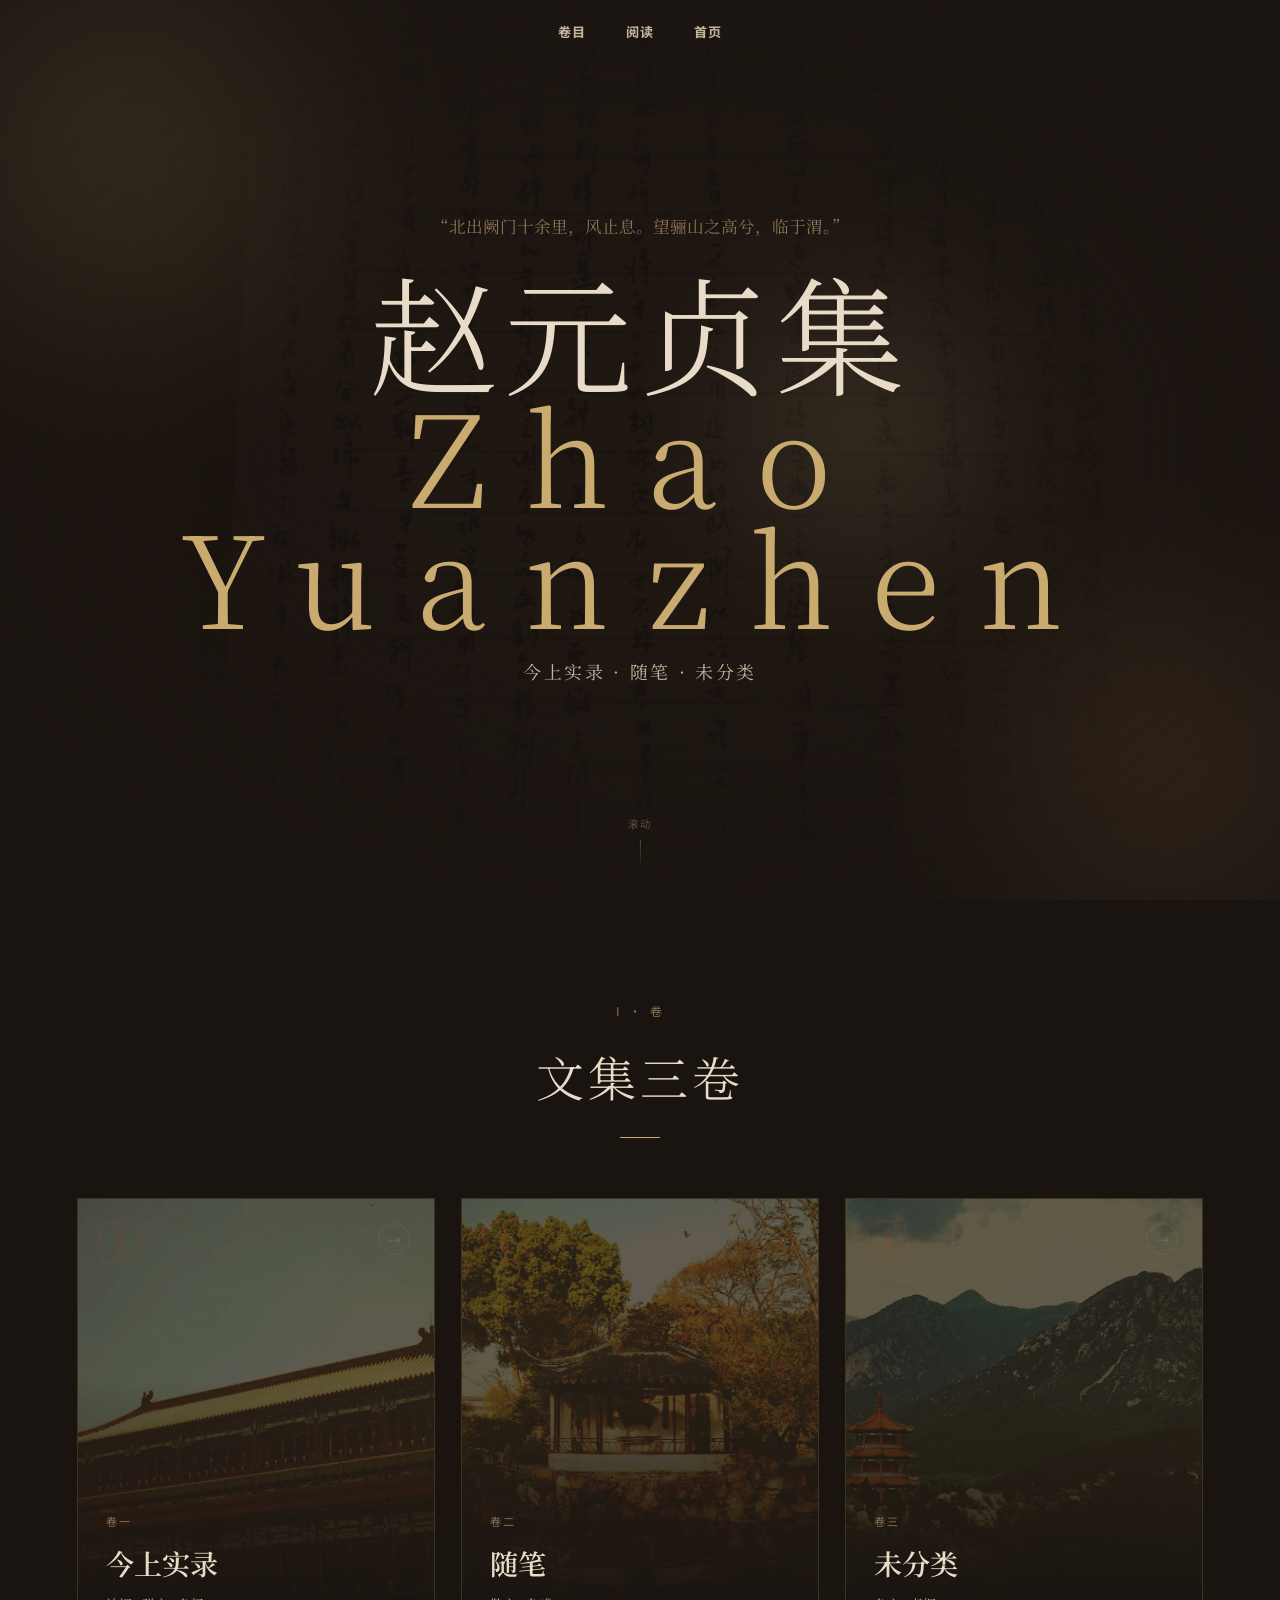
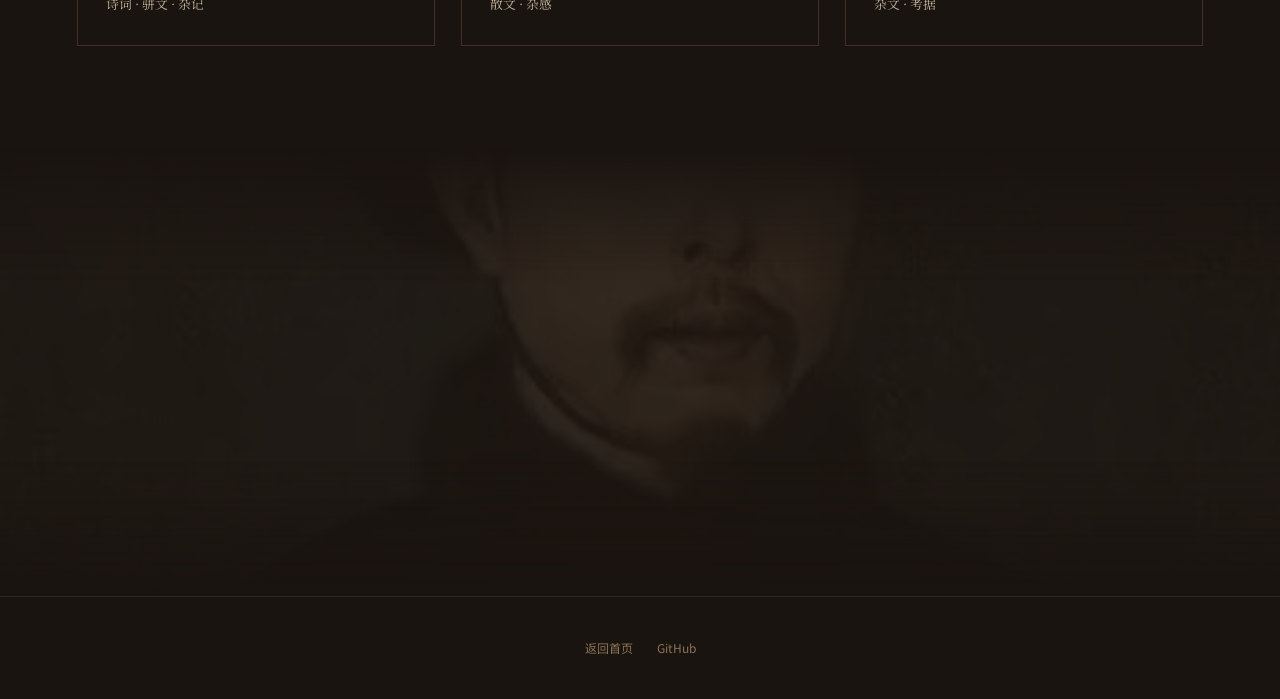
==== commit dab7f65a: "fix: correct Giscus repository name" ====
--- a/index.html
+++ b/index.html
@@ -931,7 +931,7 @@
 // ===== GISCUS COMMENTS =====
 // 使用 Giscus（GitHub Discussions）实现评论区，无需内置任何 Token
 const GISCUS_CONFIG = {
-  repo: '999qw/13332',
+  repo: '999qw/133332',
   repoId: 'R_kgDOS4H4ew',
   category: 'Announcements',
   categoryId: 'DIC_kwDOS4H4e84C-_Nk'
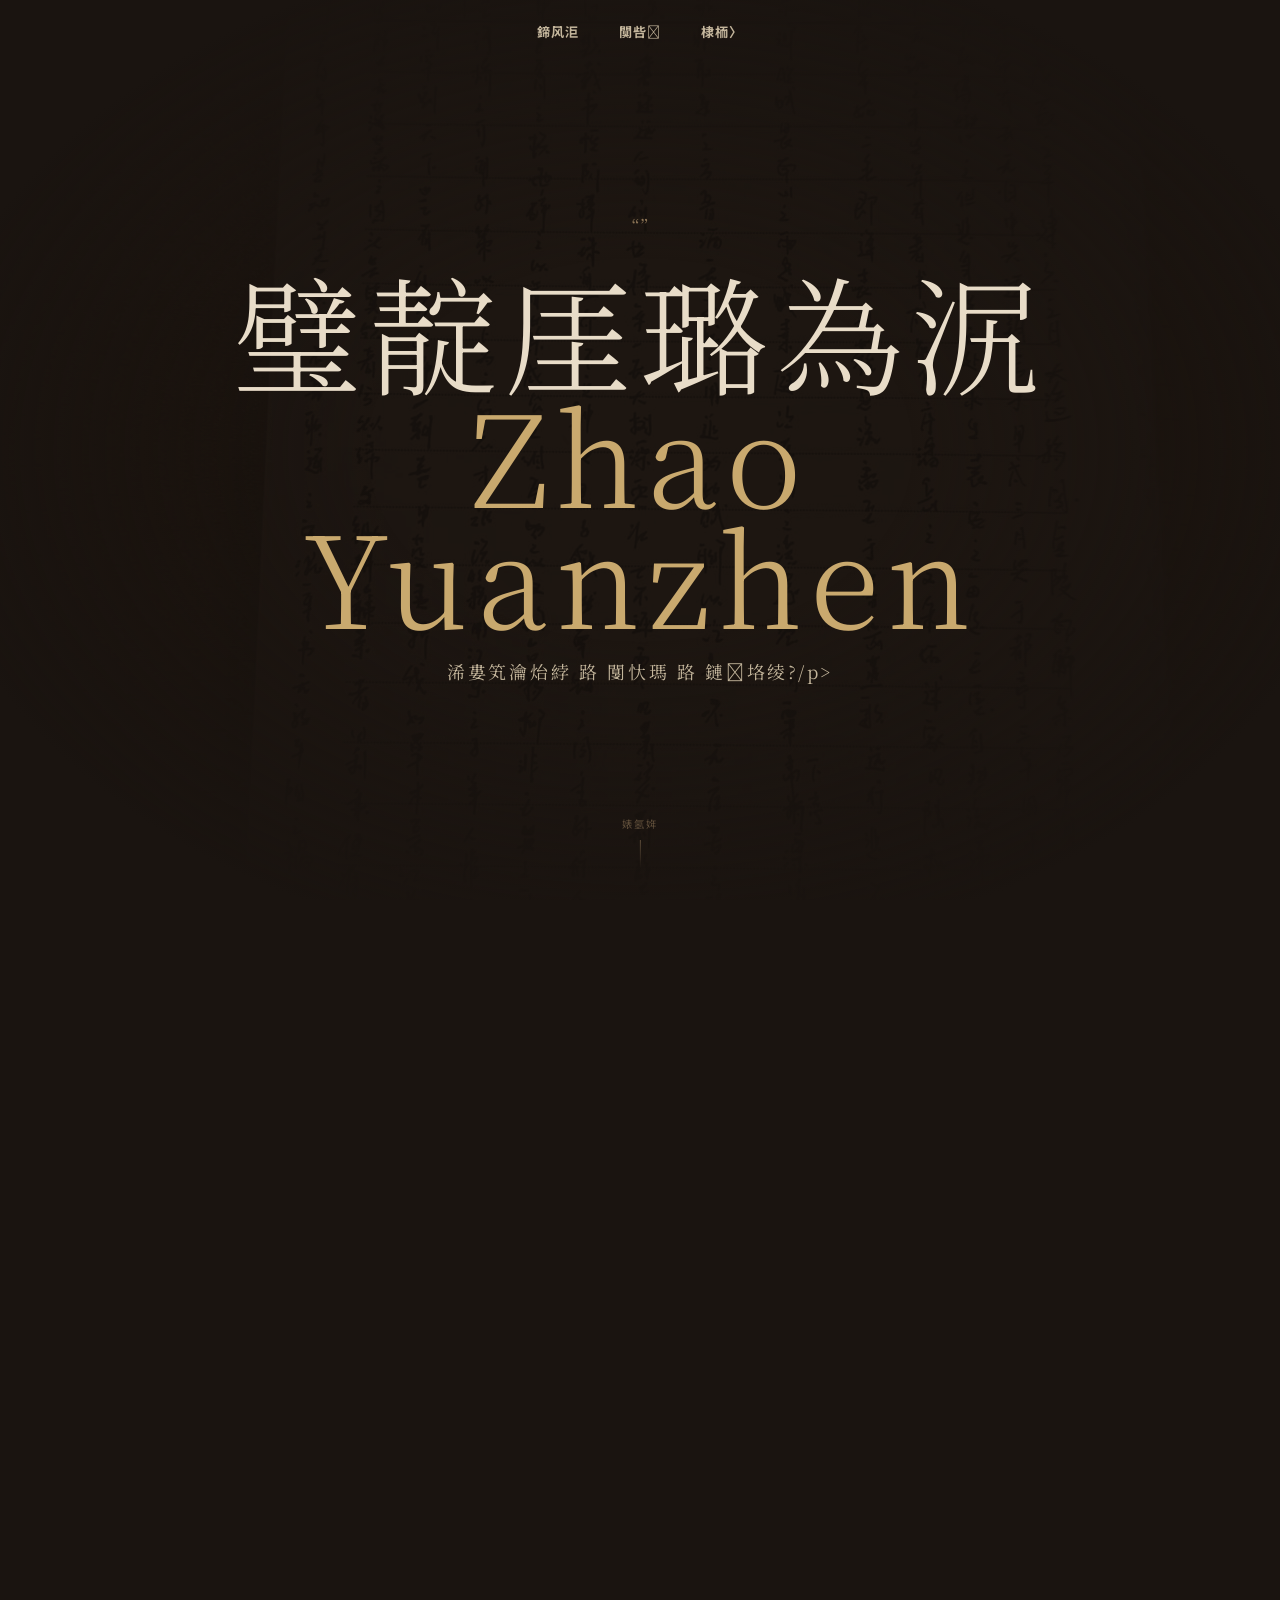
==== commit 31bd7f30: "Replace index.html with local version" ====
--- a/index.html
+++ b/index.html
@@ -1,9 +1,9 @@
 <!DOCTYPE html>
-<html lang="zh-CN" class="js">
+<html lang="zh-CN">
 <head>
 <meta charset="UTF-8">
 <meta name="viewport" content="width=device-width, initial-scale=1.0">
-<title>赵元贞集</title>
+<title>璧靛厓璐為泦</title>
 <link rel="preconnect" href="https://fonts.googleapis.com">
 <link href="https://fonts.googleapis.com/css2?family=Noto+Serif+SC:wght@300;400;600;700;900&family=Noto+Sans+SC:wght@400;700&display=swap" rel="stylesheet">
 <script src="data-jinshang.js" defer></script>
@@ -265,36 +265,13 @@
   font-size:1.05em; color:var(--paper);
 }
 .article-view .article-body .annotation {
-  font-family:'Kaiti SC','KaiTi','STKaiti','楷体',var(--font-serif),serif;
+  font-family:'Kaiti SC','KaiTi','STKaiti','妤蜂綋',var(--font-serif),serif;
   color:var(--gold-dim); text-indent:0; font-size:0.95em;
   padding:8px 14px; margin-top:12px;
   background:rgba(201,169,110,0.06);
   border-left:2px solid var(--gold-dim);
   border-radius:0 4px 4px 0;
 }
-/* ===== 有声朗读 ===== */
-.tts-bar {
-  display:flex; gap:10px; align-items:center; flex-wrap:wrap;
-  margin-bottom:28px; padding-bottom:16px;
-  border-bottom:1px solid var(--border-dim);
-}
-.tts-btn {
-  font-family:var(--font-sans); font-size:0.8rem; font-weight:700;
-  letter-spacing:0.05em; color:var(--gold);
-  background:rgba(201,169,110,0.08);
-  border:1px solid var(--border-dim); border-radius:4px;
-  padding:7px 16px; cursor:pointer; transition:all 0.25s;
-}
-.tts-btn:hover { background:rgba(201,169,110,0.18); border-color:var(--gold-dim); }
-.tts-btn:active { transform:translateY(1px); }
-.tts-status {
-  font-family:var(--font-sans); font-size:0.75rem;
-  color:var(--gold-dim); letter-spacing:0.04em;
-}
-.tts-note {
-  font-family:var(--font-sans); font-size:0.72rem;
-  color:var(--gold-dim); opacity:0.75; width:100%;
-}
 .article-view .comments-section {
   margin-top:48px; padding-top:24px;
   border-top:1px solid var(--border-dim);
@@ -303,7 +280,51 @@
   font-size:1em; font-family:var(--font-sans);
   color:var(--gold-dim); margin-bottom:16px; letter-spacing:0.1em;
 }
-#giscus-container { min-height:120px; }
+/* Comment form */
+.comment-form { margin-bottom:24px; }
+.comment-form input, .comment-form textarea {
+  display:block; width:100%;
+  background:var(--ink-light); border:1px solid var(--border-dim);
+  color:var(--paper); padding:10px 14px;
+  font-family:var(--font-serif); font-size:0.95em;
+  margin-bottom:10px; border-radius:0;
+  outline:none; transition:border-color 0.25s;
+}
+.comment-form input:focus, .comment-form textarea:focus {
+  border-color:var(--gold-dim);
+}
+.comment-form textarea { resize:vertical; min-height:80px; }
+.comment-form .form-row { display:flex; gap:10px; }
+.comment-form .form-row input { flex:1; }
+.comment-form .submit-btn {
+  background:transparent; border:1px solid var(--gold-dim);
+  color:var(--gold); padding:10px 28px; cursor:pointer;
+  font-family:var(--font-sans); font-size:0.82rem; font-weight:700;
+  letter-spacing:0.08em; text-transform:uppercase;
+  transition:all 0.25s;
+}
+.comment-form .submit-btn:hover { background:var(--gold); color:var(--ink); }
+.comment-form .submit-btn:disabled { opacity:0.4; cursor:not-allowed; }
+.comment-form .form-status {
+  font-family:var(--font-sans); font-size:0.78rem;
+  margin-top:8px; min-height:1.2em;
+}
+.comment-item {
+  padding:12px 0; border-bottom:1px solid var(--border-dim);
+}
+.comment-item:last-child { border-bottom:none; }
+.comment-item .comment-author {
+  font-family:var(--font-sans); font-size:0.78rem;
+  color:var(--gold); font-weight:700;
+}
+.comment-item .comment-date {
+  font-family:var(--font-sans); font-size:0.7rem;
+  color:var(--gold-dim); margin-left:8px;
+}
+.comment-item .comment-body {
+  font-size:0.95em; color:var(--paper); line-height:1.7;
+  margin-top:4px;
+}
 .comment-empty {
   font-family:var(--font-sans); font-size:0.82rem;
   color:var(--gold-dim); text-align:center; padding:24px 0;
@@ -332,155 +353,6 @@
   transition:opacity 0.8s, transform 0.8s cubic-bezier(0.4,0,0.2,1);
 }
 .reveal.visible { opacity:1; transform:translateY(0); }
-
-/* ===== 宣纸噪点（全局） ===== */
-body::before {
-  content:''; position:fixed; inset:0; z-index:9997; pointer-events:none;
-  opacity:0.05; mix-blend-mode:overlay;
-  background-image:url("data:image/svg+xml,%3Csvg xmlns='http://www.w3.org/2000/svg' width='240' height='240'%3E%3Cfilter id='n'%3E%3CfeTurbulence type='fractalNoise' baseFrequency='0.9' numOctaves='2' stitchTiles='stitch'/%3E%3C/filter%3E%3Crect width='100%25' height='100%25' filter='url(%23n)'/%3E%3C/svg%3E");
-}
-
-/* ===== 滚动墨线进度条 ===== */
-#scroll-progress {
-  position:fixed; top:0; left:0; right:0; height:2px; z-index:9999;
-  background:linear-gradient(90deg, var(--gold-dim), var(--gold));
-  transform:scaleX(0); transform-origin:left;
-  box-shadow:0 0 8px rgba(201,169,110,0.35);
-}
-
-/* ===== Hero 墨雾 ===== */
-.hero-mist {
-  position:absolute; inset:0; z-index:1; pointer-events:none; overflow:hidden;
-}
-.hero-mist span {
-  position:absolute; border-radius:50%; filter:blur(70px); opacity:0;
-  animation:mistDrift 14s ease-in-out infinite alternate;
-}
-body.loaded .hero-mist span { opacity:0.16; }
-.hero-mist span:nth-child(1){ width:44vw; height:44vw; left:-12vw; top:-10vw; background:radial-gradient(circle, var(--gold) 0%, transparent 70%); }
-.hero-mist span:nth-child(2){ width:38vw; height:38vw; right:-10vw; bottom:-8vw; background:radial-gradient(circle, #b08050 0%, transparent 70%); animation-delay:-5s; }
-.hero-mist span:nth-child(3){ width:30vw; height:30vw; left:52%; top:26%; background:radial-gradient(circle, var(--gold-light) 0%, transparent 70%); animation-delay:-9s; }
-@keyframes mistDrift {
-  0%   { transform:translate(0,0) scale(1); }
-  100% { transform:translate(6vw,-5vw) scale(1.18); }
-}
-
-/* ===== Hero 背景显影 ===== */
-.hero-bg img {
-  transform:scale(1.08);
-  filter:saturate(0.8) brightness(0.35);
-  transition:filter 2.8s ease;
-  will-change:transform;
-}
-body.loaded .hero-bg img { filter:saturate(0.8) brightness(0.7); }
-
-/* ===== 标题逐字 ===== */
-.hero-title .char {
-  display:inline-block; opacity:0;
-  animation:charReveal 0.9s cubic-bezier(0.16,1,0.3,1) forwards;
-}
-.hero-title .second-line {
-  display:block; opacity:0;
-  animation:subFade 1.4s ease 0.9s forwards;
-  letter-spacing:0.3em;
-}
-@keyframes subFade { to { opacity:1; } }
-@keyframes charReveal {
-  0%   { opacity:0; transform:translateY(0.55em); filter:blur(4px); }
-  60%  { opacity:1; }
-  100% { opacity:1; transform:translateY(0); filter:blur(0); }
-}
-
-/* ===== 卷目卡片：错落入场 ===== */
-.book-card .card-content { z-index:2; }
-.book-card .card-arrow { z-index:2; }
-html.js .book-card {
-  opacity:0; transform:translateY(80px) rotate(1deg);
-  transition:border-color 0.4s, transform 0.9s cubic-bezier(0.16,1,0.3,1), opacity 0.9s ease;
-  transition-delay:calc(var(--i,0) * 0.16s);
-}
-html.js .book-card.in-view { opacity:1; transform:translateY(0) rotate(0); }
-html.js .book-card.in-view:hover {
-  transform:translateY(-6px);
-  transition-delay:0s; transition-duration:0.5s;
-}
-
-/* ===== 鼠标聚光 ===== */
-.card-glow {
-  position:absolute; inset:0; z-index:1; pointer-events:none;
-  background:radial-gradient(150px circle at var(--gx,50%) var(--gy,50%), rgba(224,201,146,0.22), transparent 70%);
-  mix-blend-mode:screen; opacity:0; transition:opacity 0.4s;
-}
-.book-card:hover .card-glow { opacity:1; }
-
-/* ===== 朱红印章 ===== */
-.card-seal {
-  position:absolute; top:20px; left:20px; z-index:3;
-  width:44px; height:44px;
-  display:flex; align-items:center; justify-content:center;
-  color:#c0392b; border:1.5px solid #c0392b; border-radius:4px;
-  font-size:0.6rem; font-weight:700; font-family:var(--font-serif);
-  writing-mode:vertical-rl; letter-spacing:0.04em;
-  opacity:0.3; transform:rotate(-10deg) scale(0.9);
-  box-shadow:inset 0 0 0 2px rgba(192,57,43,0.14);
-  transition:opacity 0.5s, transform 0.5s cubic-bezier(0.34,1.56,0.64,1);
-  user-select:none; pointer-events:none;
-}
-.book-card:hover .card-seal { opacity:0.85; transform:rotate(0deg) scale(1.02); }
-
-/* ===== 目录条目 staggered ===== */
-html.js .article-list-item {
-  opacity:0; transform:translateX(-16px);
-  transition:opacity 0.5s ease, transform 0.5s cubic-bezier(0.16,1,0.3,1), background 0.25s;
-  transition-delay:calc(var(--i,0) * 0.045s);
-}
-html.js .article-list-item.item-in { opacity:1; transform:translateX(0); }
-
-/* ===== 正文逐段浮现 + 注释墨晕 ===== */
-html.js .article-view .article-body p,
-html.js .article-view .article-body .annotation {
-  opacity:0;
-  animation:paraIn 0.85s cubic-bezier(0.16,1,0.3,1) forwards;
-  animation-delay:calc(var(--pi,0) * 0.09s);
-}
-@keyframes paraIn {
-  0%   { opacity:0; transform:translateY(10px); }
-  100% { opacity:1; transform:translateY(0); }
-}
-.article-view .article-body .annotation { position:relative; }
-.article-view .article-body .annotation::before {
-  content:''; position:absolute; left:-2px; top:0; bottom:0; width:2px;
-  background:var(--gold);
-  transform:scaleY(0); transform-origin:top;
-  animation:inkGrow 0.6s ease forwards;
-  animation-delay:calc(var(--pi,0) * 0.09s + 0.35s);
-}
-@keyframes inkGrow { to { transform:scaleY(1); } }
-
-/* ===== 书页式文章切换 ===== */
-.article-view.switching { animation:pageIn 0.7s cubic-bezier(0.16,1,0.3,1); }
-@keyframes pageIn {
-  0%   { opacity:0; transform:translateY(26px) scale(0.992); filter:blur(3px); }
-  100% { opacity:1; transform:none; filter:blur(0); }
-}
-
-/* ===== 引文呼吸（CSS 控制淡入淡出） ===== */
-.hero-quote { transition:opacity 0.7s ease; }
-.hero-quote.quote-fade { opacity:0; }
-
-/* ===== 减弱动态 ===== */
-@media (prefers-reduced-motion: reduce) {
-  *, *::before, *::after {
-    animation-duration:0.01ms !important; animation-delay:0ms !important;
-    transition-duration:0.01ms !important; transition-delay:0ms !important;
-  }
-  html.js .book-card, html.js .article-list-item,
-  html.js .article-view .article-body p, html.js .article-view .article-body .annotation {
-    opacity:1 !important; transform:none !important;
-  }
-  .hero-title .char { opacity:1 !important; transform:none !important; filter:none !important; }
-  body::before, .hero-mist, #scroll-progress { display:none; }
-}
 
 /* ===== Responsive ===== */
 @media (max-width:768px) {
@@ -493,21 +365,18 @@
   .article-view .article-body p { font-size:1em; }
 }
 @media (max-width:480px) {
-  .nav-links { gap:0.9rem; }
-  .nav-links a { font-size:0.7rem; }
+  .nav-links a:nth-child(n+3) { display:none; }
 }
 </style>
 </head>
 <body>
 
-<div id="scroll-progress" aria-hidden="true"></div>
-
 <!-- ===== Nav ===== -->
 <nav id="navbar">
   <div class="nav-links">
-    <a onclick="scrollToSection('books')">卷目</a>
-    <a onclick="scrollToSection('reading')">阅读</a>
-    <a onclick="scrollToSection('top')">首页</a>
+    <a onclick="scrollToSection('books')">鍗风洰</a>
+    <a onclick="scrollToSection('reading')">闃呰</a>
+    <a onclick="scrollToSection('top')">棣栭〉</a>
   </div>
 </nav>
 
@@ -517,17 +386,16 @@
     <img src="pictures/warm_graded/882ae6ed00a9f60fb26d172400997414.jpg" alt="" aria-hidden="true">
   </div>
   <div class="hero-overlay"></div>
-  <div class="hero-mist" aria-hidden="true"><span></span><span></span><span></span></div>
   <div class="hero-content">
     <p class="hero-quote" id="heroQuote"></p>
     <h1 class="hero-title">
-      <span class="first-line">赵元贞集</span>
+      <span>璧靛厓璐為泦</span>
       <span class="second-line">Zhao Yuanzhen</span>
     </h1>
-    <p class="hero-sub">今上实录 · 随笔 · 未分类</p>
+    <p class="hero-sub">浠婁笂瀹炲綍 路 闅忕瑪 路 鏈垎绫?/p>
   </div>
   <div class="hero-scroll-indicator">
-    <span>滚动</span>
+    <span>婊氬姩</span>
     <div class="line"></div>
   </div>
 </section>
@@ -535,45 +403,39 @@
 <!-- ===== Books ===== -->
 <section id="books">
   <div class="section-header reveal">
-    <p class="num">I · 卷</p>
-    <h2>文集三卷</h2>
+    <p class="num">I 路 鍗?/p>
+    <h2>鏂囬泦涓夊嵎</h2>
     <div class="divider"></div>
   </div>
   <div class="books-grid">
-    <div class="book-card" style="--i:0" onclick="openBook('今上实录')">
-      <img src="pictures/warm_graded/体仁阁.jpg" alt="" aria-hidden="true" style="object-position:center 30%;">
+    <div class="book-card reveal" onclick="openBook('浠婁笂瀹炲綍')">
+      <img src="pictures/warm_graded/浣撲粊闃?jpg" alt="" aria-hidden="true" style="object-position:center 30%;">
       <div class="card-overlay"></div>
-      <div class="card-glow"></div>
-      <span class="card-seal">赵元贞</span>
-      <div class="card-arrow">→</div>
+      <div class="card-arrow">鈫?/div>
       <div class="card-content">
-        <p class="card-label">卷一</p>
-        <h3 class="card-title">今上实录</h3>
-        <p class="card-count">诗词 · 骈文 · 杂记</p>
+        <p class="card-label">鍗蜂竴</p>
+        <h3 class="card-title">浠婁笂瀹炲綍</h3>
+        <p class="card-count">璇楄瘝 路 楠堟枃 路 鏉傝</p>
       </div>
     </div>
-    <div class="book-card" style="--i:1" onclick="openBook('随笔')">
-      <img src="pictures/warm_graded/与谁同坐轩.jpg" alt="" aria-hidden="true" style="object-position:center 100%;">
+    <div class="book-card reveal" onclick="openBook('闅忕瑪')">
+      <img src="pictures/warm_graded/涓庤皝鍚屽潗杞?jpg" alt="" aria-hidden="true" style="object-position:center 100%;">
       <div class="card-overlay"></div>
-      <div class="card-glow"></div>
-      <span class="card-seal">赵元贞</span>
-      <div class="card-arrow">→</div>
+      <div class="card-arrow">鈫?/div>
       <div class="card-content">
-        <p class="card-label">卷二</p>
-        <h3 class="card-title">随笔</h3>
-        <p class="card-count">散文 · 杂感</p>
+        <p class="card-label">鍗蜂簩</p>
+        <h3 class="card-title">闅忕瑪</h3>
+        <p class="card-count">鏁ｆ枃 路 鏉傛劅</p>
       </div>
     </div>
-    <div class="book-card" style="--i:2" onclick="openBook('未分类')">
-      <img src="pictures/warm_graded/嵩山.jpg" alt="" aria-hidden="true" style="object-position:center 35%;">
+    <div class="book-card reveal" onclick="openBook('鏈垎绫?)">
+      <img src="pictures/warm_graded/宓╁北.jpg" alt="" aria-hidden="true" style="object-position:center 35%;">
       <div class="card-overlay"></div>
-      <div class="card-glow"></div>
-      <span class="card-seal">赵元贞</span>
-      <div class="card-arrow">→</div>
+      <div class="card-arrow">鈫?/div>
       <div class="card-content">
-        <p class="card-label">卷三</p>
-        <h3 class="card-title">未分类</h3>
-        <p class="card-count">杂文 · 考据</p>
+        <p class="card-label">鍗蜂笁</p>
+        <h3 class="card-title">鏈垎绫?/h3>
+        <p class="card-count">鏉傛枃 路 鑰冩嵁</p>
       </div>
     </div>
   </div>
@@ -591,28 +453,31 @@
   <!-- Article List (shown when a book is selected) -->
   <div id="articleList" class="article-list-section">
     <div class="article-list-header">
-      <h2 id="listTitle">文集</h2>
-      <button class="back-btn" onclick="closeBook()">← 返回卷目</button>
+      <h2 id="listTitle">鏂囬泦</h2>
+      <button class="back-btn" onclick="closeBook()">鈫?杩斿洖鍗风洰</button>
     </div>
     <div class="article-list" id="articleListItems"></div>
   </div>
 
   <!-- Article View (shown when an article is selected) -->
   <div id="articleView" class="article-view" style="display:none;">
-    <button class="article-back" onclick="showList()">← 返回目录</button>
+    <button class="article-back" onclick="showList()">鈫?杩斿洖鐩綍</button>
     <h2 id="articleTitle"></h2>
     <div class="article-meta" id="articleMeta"></div>
-    <div class="tts-bar" id="ttsBar" style="display:none;">
-      <button class="tts-btn" id="ttsPlay" onclick="ttsToggle()">🔊 朗读</button>
-      <button class="tts-btn" onclick="ttsPause()">⏸ 暂停</button>
-      <button class="tts-btn" onclick="ttsStop()">⏹ 停止</button>
-      <span class="tts-status" id="ttsStatus"></span>
-      <span class="tts-note">朗读使用浏览器内置语音合成（Web Speech API），点击「🔊 朗读」即可收听</span>
-    </div>
     <div class="article-body" id="articleBody"></div>
     <div class="comments-section">
-      <h3>评论区</h3>
-      <div id="giscus-container"></div>
+      <h3>璇勮鍖?/h3>
+      <div id="comment-area">
+        <div class="comment-form">
+          <div class="form-row">
+            <input type="text" id="commentName" placeholder="浣犵殑鏄电О" maxlength="20">
+          </div>
+          <textarea id="commentText" placeholder="鍐欎笅浣犵殑鎯虫硶鈥︹€?></textarea>
+          <button class="submit-btn" id="commentSubmit" onclick="postComment()">鍙戣〃璇勮</button>
+          <div class="form-status" id="commentStatus"></div>
+        </div>
+        <div id="commentList"></div>
+      </div>
     </div>
   </div>
 </section>
@@ -620,7 +485,7 @@
 <!-- ===== Footer ===== -->
 <footer class="reveal">
   <div class="footer-links">
-    <a href="#top">返回首页</a>
+    <a href="#top">杩斿洖棣栭〉</a>
     <a href="https://github.com" target="_blank" rel="noopener">GitHub</a>
   </div>
 </footer>
@@ -640,49 +505,32 @@
   const jinshangData = window.JINSHANG_DATA || {};
   const suibiData = window.SUIBI_DATA || {};
 
-  // Parse 今上实录: keys are section names, values are arrays of articles
+  // Parse 浠婁笂瀹炲綍: keys are section names, values are arrays of articles
   const jinshangFlat = [];
   for (const [section, articles] of Object.entries(jinshangData)) {
     if (Array.isArray(articles)) {
       articles.forEach(a => jinshangFlat.push({ ...a, section }));
     }
   }
-  allData['今上实录'] = jinshangFlat;
-
-  // Parse 随笔 & 未分类 from suibi.js (keys: "随笔", "未分类")
-  const suibiList = suibiData['随笔'] || [];
-  const weifenleiList = suibiData['未分类'] || [];
-  allData['随笔'] = suibiList;
-  allData['未分类'] = weifenleiList;
+  allData['浠婁笂瀹炲綍'] = jinshangFlat;
+
+  // Parse 闅忕瑪 & 鏈垎绫?from suibi.js (keys: "闅忕瑪", "鏈垎绫?)
+  allData['闅忕瑪'] = suibiData['闅忕瑪'] || [];
+  allData['鏈垎绫?] = suibiData['鏈垎绫?] || [];
 
   console.log('Data loaded:', {
-    今上实录: jinshangFlat.length,
-    随笔: suibiList.length,
-    未分类: weifenleiList.length
+    浠婁笂瀹炲綍: jinshangFlat.length,
+    闅忕瑪: suibiList.length,
+    鏈垎绫? weifenleiList.length
   });
 }
 
 // ===== BOOK NAVIGATION =====
-function deriveTitle(item) {
-  const rawTitle = (item.title || '').trim();
-  // 保留已有真实标题；仅对占位符“标题/未分类”从正文首句提取
-  if (rawTitle && rawTitle !== '标题' && rawTitle !== '未分类') return rawTitle;
-  const raw = (item.content || '').trim();
-  if (!raw) return rawTitle || '标题';
-  const blocks = raw.split('\n\n').map(b => b.trim()).filter(b => b && !b.startsWith('||'));
-  if (!blocks.length) return rawTitle || '标题';
-  let first = blocks[0].replace(/^\d+\s*/, '').trim();
-  first = first.split('\n')[0].trim();
-  if (!first) return rawTitle || '标题';
-  const MAX = 24;
-  return first.length > MAX ? first.slice(0, MAX) + '…' : first;
-}
-
 function openBook(bookName) {
   const items = allData[bookName];
   if (!items || items.length === 0) {
     document.getElementById('articleListItems').innerHTML =
-      '<p style="color:var(--gold-dim);text-align:center;padding:40px;">暂无内容</p>';
+      '<p style="color:var(--gold-dim);text-align:center;padding:40px;">鏆傛棤鍐呭</p>';
     return;
   }
 
@@ -693,15 +541,14 @@
   items.forEach((item, idx) => {
     const div = document.createElement('div');
     div.className = 'article-list-item';
-    div.style.setProperty('--i', idx % 18); // 错落延迟，避免超长列表延迟堆叠
-    // 自动从正文首句提取标题，避免大量“标题”占位
-    let displayTitle = deriveTitle(item);
+    // Truncate overly long titles (PDF parsing artifact)
+    let displayTitle = item.title || '鏍囬';
     const MAX_TITLE = 60;
     if (displayTitle.length > MAX_TITLE) {
       // Extract just the date/prefix part
-      const m = displayTitle.match(/^(标题\s+\d{4}\s*年.*?字\s+)/);
-      if (m) displayTitle = m[1] + '…';
-      else displayTitle = displayTitle.substring(0, MAX_TITLE) + '…';
+      const m = displayTitle.match(/^(鏍囬\s+\d{4}\s*骞?*?瀛梊s+)/);
+      if (m) displayTitle = m[1] + '鈥?;
+      else displayTitle = displayTitle.substring(0, MAX_TITLE) + '鈥?;
     }
     div.innerHTML = `
       <span class="item-title">${escapeHtml(displayTitle)}</span>
@@ -711,13 +558,6 @@
     listEl.appendChild(div);
   });
 
-  // 目录条目错落入场（重建后重播）
-  requestAnimationFrame(() => {
-    requestAnimationFrame(() => {
-      listEl.querySelectorAll('.article-list-item').forEach(el => el.classList.add('item-in'));
-    });
-  });
-
   // Show reading area
   document.getElementById('reading').classList.add('active');
   document.getElementById('articleList').style.display = 'block';
@@ -751,8 +591,7 @@
   document.getElementById('articleList').style.display = 'none';
   document.getElementById('articleView').style.display = 'block';
 
-  // 标题：优先真实标题，占位符从正文首句自动提取
-  let title = deriveTitle(item);
+  let title = item.title || '鏍囬';
   let raw = item.content || '';
 
   // Fix Issue 1: title contains full article content (PDF parsing artifact)
@@ -760,14 +599,14 @@
   if (HAS_EMBEDDED_CONTENT) {
     // If title is extremely long and content also exists, the title likely
     // stole content meant for a different article. Use the date-prefix as title.
-    const m = title.match(/^(标题\s+\d{4}\s*年[^|]+\|\s*\d+字\s+)/);
+    const m = title.match(/^(鏍囬\s+\d{4}\s*骞碵^|]+\|\s*\d+瀛梊s+)/);
     if (m) {
       raw = title.replace(m[1], '').trim() + '\n\n' + raw;
       title = m[1].trim();
     } else {
       // Just use first part as title
       raw = title + '\n\n' + raw;
-      title = title.substring(0, 40) + '…';
+      title = title.substring(0, 40) + '鈥?;
     }
   }
 
@@ -775,254 +614,231 @@
   raw = raw.replace(/\n(\d+)\s/g, '\n');
 
   // Clean date remnants at start of content (from PDF line-break extraction)
-  raw = raw.replace(/^[\d\s\n]*?(?:年\d*)?(?:月\d*)?(?:日\s*[\d:]+\s*\|?\s*\d*\s*字?)\s*/m, '').trim();
+  raw = raw.replace(/^[\d\s\n]*?(?:骞碶d*)?(?:鏈圽d*)?(?:鏃s*[\d:]+\s*\|?\s*\d*\s*瀛?)\s*/m, '').trim();
   // Also clean multi-line date prefix pattern
-  raw = raw.replace(/^\d{4}\s*\n\s*年\d*\s*\n?\s*月\d*\s*\n?\s*日[^\n]*\n?/, '').trim();
+  raw = raw.replace(/^\d{4}\s*\n\s*骞碶d*\s*\n?\s*鏈圽d*\s*\n?\s*鏃^\n]*\n?/, '').trim();
 
   document.getElementById('articleTitle').textContent = title;
   document.getElementById('articleMeta').textContent = item.date || '';
-
-  // 书页式切换过渡
-  const view = document.getElementById('articleView');
-  view.classList.remove('switching');
-  void view.offsetWidth; // 强制 reflow 以重启动画
-  view.classList.add('switching');
-
-  // 用于朗读的纯文本
-  let ttsText = title;
 
   // Parse content
   const bodyEl = document.getElementById('articleBody');
   bodyEl.innerHTML = '';
 
-  // 空内容提示（如“作者序”“三朝”等空白条目）
-  if (!raw.trim()) {
-    const empty = document.createElement('p');
-    empty.style.cssText = 'color:var(--gold-dim);text-align:center;padding:40px 0;';
-    empty.textContent = '（暂无内容）';
-    bodyEl.appendChild(empty);
-    hideTtsBar();
-    initComments(bookName, idx);
-    document.getElementById('reading').scrollIntoView({ behavior: 'smooth' });
-    return;
-  }
-
   // Split by || for annotations, then by \n\n for paragraphs
   const blocks = raw.split('\n\n');
-  let pi = 0; // 段落序号，用于逐段浮现延迟（限制上限避免长文等待过久）
   blocks.forEach((block, bi) => {
     block = block.trim();
     if (!block) return;
-    const d = Math.min(pi, 20);
-    pi++;
-
+    
     // Check if this is an annotation
     if (block.startsWith('||')) {
       const ann = document.createElement('p');
       ann.className = 'annotation';
-      ann.style.setProperty('--pi', d);
       ann.textContent = block.replace(/^\|\|\s*/, '');
       bodyEl.appendChild(ann);
       return;
     }
-
+    
+    // Check if this is the LAST block and might be a stray title
+    const isLastBlock = (bi === blocks.length - 1);
+    if (isLastBlock && block.length < 10 && 
+        !block.endsWith('銆?) && !block.endsWith('锛?) && !block.endsWith('锛?) &&
+        !block.endsWith('锛?) && !block.endsWith('銆?) && !block.endsWith('銆?) &&
+        block.length > 1) {
+      // Check if the previous block is also short (poetry pattern) - keep it
+      const prevBlock = bi > 0 ? blocks[bi-1].trim() : '';
+      if (prevBlock && prevBlock.length >= 10) {
+        // Previous block is long prose, this short line is likely a stray title
+        return; // skip rendering this block
+      }
+    }
+    
     const p = document.createElement('p');
-    p.style.setProperty('--pi', d);
     p.textContent = block;
     bodyEl.appendChild(p);
-    ttsText += '\n' + block;
   });
 
-  showTtsBar(ttsText);
   initComments(bookName, idx);
   document.getElementById('reading').scrollIntoView({ behavior: 'smooth' });
 }
 
-// ===== 有声朗读（Web Speech API） =====
-let ttsUtter = null;
-let ttsText = '';
-let ttsSpeaking = false;
-
-function pickZhVoice() {
-  if (!('speechSynthesis' in window)) return null;
-  const voices = window.speechSynthesis.getVoices();
-  const prefs = ['zh-CN-XiaoxiaoNeural','zh-CN-XiaoyiNeural','zh-CN-YunxiNeural','zh-CN-YunjianNeural','zh-CN-huihui','zh-CN-yaoyao','zh-CN-KangkangNeural','zh-CN-liaoning-XiaobeiNeural'];
-  for (const id of prefs) {
-    const hit = voices.find(v => v.name === id || v.voiceURI === id);
-    if (hit) return hit;
+// ===== GITHUB ISSUES COMMENTS =====
+const COMMENT_REPO = '999qw/13332';
+const COMMENT_TOKEN = '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';
+let currentCommentId = '';
+
+function initComments(bookName, idx) {
+  currentCommentId = `${bookName}-${idx}`;
+  loadComments();
+}
+
+async function loadComments() {
+  const listEl = document.getElementById('commentList');
+  const statusEl = document.getElementById('commentStatus');
+  listEl.innerHTML = '<div class="comment-empty">鍔犺浇涓€︹€?/div>';
+  
+  try {
+    const res = await fetch(
+      `https://api.github.com/search/issues?q=${encodeURIComponent(currentCommentId)}+repo:${COMMENT_REPO}+type:issue&sort=created&order=asc`,
+      { headers: { 'Accept': 'application/vnd.github.v3+json' } }
+    );
+    const data = await res.json();
+    
+    if (data.items && data.items.length > 0) {
+      const issueNumber = data.items[0].number;
+      // Load comments on this issue
+      const commentsRes = await fetch(
+        `https://api.github.com/repos/${COMMENT_REPO}/issues/${issueNumber}/comments?sort=created&order=asc`,
+        { headers: { 'Accept': 'application/vnd.github.v3+json' } }
+      );
+      const comments = await commentsRes.json();
+      
+      if (comments.length > 0) {
+        listEl.innerHTML = comments.map(c => {
+          // Parse name from comment body (format: "銆愭樀绉般€慭n\n鍐呭")
+          const body = c.body || '';
+          const nameMatch = body.match(/^銆?.+?)銆慭n\n/);
+          const name = nameMatch ? nameMatch[1] : '鍖垮悕';
+          const content = nameMatch ? body.substring(nameMatch[0].length) : body;
+          const date = new Date(c.created_at).toLocaleString('zh-CN', { month:'2-digit', day:'2-digit', hour:'2-digit', minute:'2-digit' });
+          return `<div class="comment-item"><span class="comment-author">${escapeHtml(name)}</span><span class="comment-date">${date}</span><div class="comment-body">${escapeHtml(content)}</div></div>`;
+        }).join('');
+        return;
+      }
+    }
+    listEl.innerHTML = '<div class="comment-empty">鏆傛棤璇勮锛屾潵鍐欑涓€鏉″惂</div>';
+  } catch (e) {
+    listEl.innerHTML = '<div class="comment-empty">璇勮鍔犺浇澶辫触</div>';
   }
-  return voices.find(v => v.lang && v.lang.toLowerCase().startsWith('zh')) || null;
-}
-
-function showTtsBar(text) {
-  ttsText = text;
-  const bar = document.getElementById('ttsBar');
-  if (!bar) return;
-  const status = document.getElementById('ttsStatus');
-  const playBtn = document.getElementById('ttsPlay');
-  bar.style.display = 'flex';
-  if (playBtn) playBtn.textContent = '🔊 朗读';
-  if (status) status.textContent = '';
-}
-
-function hideTtsBar() {
-  ttsStop();
-  const bar = document.getElementById('ttsBar');
-  if (bar) bar.style.display = 'none';
-}
-
-function ttsToggle() {
-  if (!('speechSynthesis' in window)) {
-    setTtsStatus('当前浏览器不支持语音合成');
-    return;
+}
+
+async function postComment() {
+  const name = document.getElementById('commentName').value.trim();
+  const text = document.getElementById('commentText').value.trim();
+  const btn = document.getElementById('commentSubmit');
+  const statusEl = document.getElementById('commentStatus');
+  
+  if (!name) { statusEl.textContent = '璇疯緭鍏ユ樀绉?; return; }
+  if (!text) { statusEl.textContent = '璇疯緭鍏ヨ瘎璁哄唴瀹?; return; }
+  if (text.length > 500) { statusEl.textContent = '璇勮涓嶈兘瓒呰繃500瀛?; return; }
+  
+  btn.disabled = true;
+  statusEl.textContent = '鍙戣〃涓€︹€?;
+  
+  try {
+    // Search for existing issue
+    const searchRes = await fetch(
+      `https://api.github.com/search/issues?q=${encodeURIComponent(currentCommentId)}+repo:${COMMENT_REPO}+type:issue&sort=created&order=asc`,
+      { headers: { 'Accept': 'application/vnd.github.v3+json' } }
+    );
+    const searchData = await searchRes.json();
+    let issueNumber;
+    
+    if (searchData.items && searchData.items.length > 0) {
+      issueNumber = searchData.items[0].number;
+    } else {
+      // Create a new issue for this article
+      const createRes = await fetch(`https://api.github.com/repos/${COMMENT_REPO}/issues`, {
+        method: 'POST',
+        headers: {
+          'Authorization': `token ${COMMENT_TOKEN}`,
+          'Accept': 'application/vnd.github.v3+json',
+          'Content-Type': 'application/json',
+        },
+        body: JSON.stringify({
+          title: currentCommentId,
+          body: `鏂囩珷璇勮锛?{document.getElementById('articleTitle')?.textContent || ''}`,
+          labels: ['comments']
+        })
+      });
+      const created = await createRes.json();
+      if (created.number) {
+        issueNumber = created.number;
+      } else {
+        statusEl.textContent = '鍒涘缓璇勮澶辫触锛岃绋嶅悗鍐嶈瘯';
+        btn.disabled = false;
+        return;
+      }
+    }
+    
+    // Post comment to the issue
+    const commentBody = `銆?{name}銆慭n\n${text}`;
+    const postRes = await fetch(`https://api.github.com/repos/${COMMENT_REPO}/issues/${issueNumber}/comments`, {
+      method: 'POST',
+      headers: {
+        'Authorization': `token ${COMMENT_TOKEN}`,
+        'Accept': 'application/vnd.github.v3+json',
+        'Content-Type': 'application/json',
+      },
+      body: JSON.stringify({ body: commentBody })
+    });
+    
+    if (postRes.ok) {
+      document.getElementById('commentText').value = '';
+      statusEl.textContent = '璇勮鍙戣〃鎴愬姛锛?;
+      statusEl.style.color = 'var(--gold)';
+      loadComments();
+    } else {
+      statusEl.textContent = '鍙戣〃澶辫触锛岃绋嶅悗鍐嶈瘯';
+    }
+  } catch (e) {
+    statusEl.textContent = '缃戠粶閿欒锛岃绋嶅悗鍐嶈瘯';
   }
-  if (ttsSpeaking) {
-    ttsStop();
-    return;
-  }
-  const text = ttsText || document.getElementById('articleTitle').textContent;
-  if (!text) return;
-  window.speechSynthesis.cancel();
-  const utter = new SpeechSynthesisUtterance(text);
-  utter.lang = 'zh-CN';
-  utter.rate = 1.0;
-  utter.pitch = 1.0;
-  const voice = pickZhVoice();
-  if (voice) utter.voice = voice;
-  utter.onstart = () => { ttsSpeaking = true; setTtsStatus('正在朗读…'); };
-  utter.onend = () => { ttsSpeaking = false; setTtsStatus('朗读结束'); };
-  utter.onerror = () => { ttsSpeaking = false; setTtsStatus('朗读出错，请重试'); };
-  ttsUtter = utter;
-  window.speechSynthesis.speak(utter);
-}
-
-function ttsPause() {
-  if (!('speechSynthesis' in window)) return;
-  if (window.speechSynthesis.paused) {
-    window.speechSynthesis.resume();
-    setTtsStatus('继续朗读…');
-  } else {
-    window.speechSynthesis.pause();
-    setTtsStatus('已暂停');
-  }
-}
-
-function ttsStop() {
-  if (!('speechSynthesis' in window)) return;
-  window.speechSynthesis.cancel();
-  ttsSpeaking = false;
-  const playBtn = document.getElementById('ttsPlay');
-  if (playBtn) playBtn.textContent = '🔊 朗读';
-  setTtsStatus('');
-}
-
-function setTtsStatus(msg) {
-  const status = document.getElementById('ttsStatus');
-  if (status) status.textContent = msg;
-  const playBtn = document.getElementById('ttsPlay');
-  if (playBtn) playBtn.textContent = ttsSpeaking ? '⏹ 停止' : '🔊 朗读';
-}
-
-// 预加载语音列表（部分浏览器需触发后才有 voices）
-if ('speechSynthesis' in window && window.speechSynthesis.onvoiceschanged !== undefined) {
-  window.speechSynthesis.onvoiceschanged = () => {};
-}
-
-// ===== GISCUS COMMENTS =====
-// 使用 Giscus（GitHub Discussions）实现评论区，无需内置任何 Token
-const GISCUS_CONFIG = {
-  repo: '999qw/133332',
-  repoId: 'R_kgDOS4H4ew',
-  category: 'Announcements',
-  categoryId: 'DIC_kwDOS4H4e84C-_Nk'
-};
-let giscusLoaded = {};
-
-function initComments(bookName, idx) {
-  const id = `${bookName}-${idx}`;
-  const container = document.getElementById('giscus-container');
-  if (!container) return;
-  container.innerHTML = '';
-
-  if (giscusLoaded[id]) {
-    loadGiscus(id, container);
-    return;
-  }
-  giscusLoaded[id] = true;
-  loadGiscus(id, container);
-}
-
-function loadGiscus(id, container) {
-  const script = document.createElement('script');
-  script.src = 'https://giscus.app/client.js';
-  script.setAttribute('data-repo', GISCUS_CONFIG.repo);
-  script.setAttribute('data-repo-id', GISCUS_CONFIG.repoId);
-  script.setAttribute('data-category', GISCUS_CONFIG.category);
-  script.setAttribute('data-category-id', GISCUS_CONFIG.categoryId);
-  script.setAttribute('data-mapping', 'specific');
-  script.setAttribute('data-term', id);
-  script.setAttribute('data-strict', '0');
-  script.setAttribute('data-reactions-enabled', '1');
-  script.setAttribute('data-emit-metadata', '0');
-  script.setAttribute('data-input-position', 'bottom');
-  script.setAttribute('data-theme', 'preferred_color_scheme');
-  script.setAttribute('data-lang', 'zh-CN');
-  script.setAttribute('crossorigin', 'anonymous');
-  script.async = true;
-  container.appendChild(script);
+  
+  btn.disabled = false;
 }
 
 // ===== QUOTES: HERO =====
 const heroQuotes = [
-  "一切事来都相随，点点滴滴，汇成山和海。",
-  "凭栏一望千城雪，杨花尽处，同是风千里。",
-  "此际留花应不住，且随风去是归期。",
-  "一任南北风，一去三四里。",
-  "曾许星间月，自在流云时。",
-  "感意长如此，水静春声远。",
-  "忧来且行酒，月下江水碧。",
-  "吾辈岂复欢乐如今夜？但使暮云归去换凉月！",
-  "自古狂生临台多文略，安可使我无酒对金阙！",
-  "高山入青云，流水觅争欢。山水交相映，万物终复始。",
-  "修佛何必求佛，佛性即人性，见自己即见真佛。",
-  "红叶落，秋意浓，湿雨落梅花。",
-  "如一尾竞跃的鲤鱼，一头扎进春秋际会的烟波中。",
-  "世界的意义，在于我能遇到你。",
-  "时时无一时，处处无一处，万物归古烬，燃灯待来人。",
-  "秋风明月轻瘦，泪横流，晚来长河孤影对月酬。",
-  "秋雨落秋花，清风送霜华，山色徘徊老，星河醉乘槎。",
-  "星星几回顾，笑看人间风物。",
-  "一任春风如流水，去也无穷已。",
-  "伟力天纵，可叹生不逢时，抱拙守贞，难为旧日文章。",
-  "桥边卧月流水天星。除金簪尽去对风吟。",
-  "人间世短，而轮回又短；人间世苦，而轮回亦苦。",
-  "他们一无所有却拥有一切，我拥有一切却一无所有。",
-  "唯愿，使我皇帝陛下万万年。",
-  "快意拭秋风。",
-  "愿你此生纯净如水。",
-  "君不见，楚子方十里，乃敢分阵引弦向中国。",
-  "北出阙门十余里，风止息。望骊山之高兮，临于渭。",
-  "秦女当日教画舫，犹自顾秋江。",
-  "醉里荡江舟，归去更无期。"
+  "涓€鍒囦簨鏉ラ兘鐩搁殢锛岀偣鐐规淮婊达紝姹囨垚灞卞拰娴枫€?,
+  "鍑爮涓€鏈涘崈鍩庨洩锛屾潹鑺卞敖澶勶紝鍚屾槸椋庡崈閲屻€?,
+  "姝ら檯鐣欒姳搴斾笉浣忥紝涓旈殢椋庡幓鏄綊鏈熴€?,
+  "涓€浠诲崡鍖楅锛屼竴鍘讳笁鍥涢噷銆?,
+  "鏇捐鏄熼棿鏈堬紝鑷湪娴佷簯鏃躲€?,
+  "鎰熸剰闀垮姝わ紝姘撮潤鏄ュ０杩溿€?,
+  "蹇ф潵涓旇閰掞紝鏈堜笅姹熸按纰с€?,
+  "鍚捐緢宀傚娆箰濡備粖澶滐紵浣嗕娇鏆簯褰掑幓鎹㈠噳鏈堬紒",
+  "鑷彜鐙傜敓涓村彴澶氭枃鐣ワ紝瀹夊彲浣挎垜鏃犻厭瀵归噾闃欙紒",
+  "楂樺北鍏ラ潚浜戯紝娴佹按瑙呬簤娆€傚北姘翠氦鐩告槧锛屼竾鐗╃粓澶嶅銆?,
+  "淇經浣曞繀姹備經锛屼經鎬у嵆浜烘€э紝瑙佽嚜宸卞嵆瑙佺湡浣涖€?,
+  "绾㈠彾钀斤紝绉嬫剰娴擄紝婀块洦钀芥鑺便€?,
+  "濡備竴灏剧珵璺冪殑椴ら奔锛屼竴澶存墡杩涙槬绉嬮檯浼氱殑鐑熸尝涓€?,
+  "涓栫晫鐨勬剰涔夛紝鍦ㄤ簬鎴戣兘閬囧埌浣犮€?,
+  "鏃舵椂鏃犱竴鏃讹紝澶勫鏃犱竴澶勶紝涓囩墿褰掑彜鐑紝鐕冪伅寰呮潵浜恒€?,
+  "绉嬮鏄庢湀杞荤槮锛屾唱妯祦锛屾櫄鏉ラ暱娌冲褰卞鏈堥叕銆?,
+  "绉嬮洦钀界鑺憋紝娓呴閫侀湝鍗庯紝灞辫壊寰樺緤鑰侊紝鏄熸渤閱変箻妲庛€?,
+  "鏄熸槦鍑犲洖椤撅紝绗戠湅浜洪棿椋庣墿銆?,
+  "涓€浠绘槬椋庡娴佹按锛屽幓涔熸棤绌峰凡銆?,
+  "浼熷姏澶╃旱锛屽彲鍙圭敓涓嶉€㈡椂锛屾姳鎷欏畧璐烇紝闅句负鏃ф棩鏂囩珷銆?,
+  "妗ヨ竟鍗ф湀娴佹按澶╂槦銆傞櫎閲戠蔼灏藉幓瀵归鍚熴€?,
+  "浜洪棿涓栫煭锛岃€岃疆鍥炲張鐭紱浜洪棿涓栬嫤锛岃€岃疆鍥炰害鑻︺€?,
+  "浠栦滑涓€鏃犳墍鏈夊嵈鎷ユ湁涓€鍒囷紝鎴戞嫢鏈変竴鍒囧嵈涓€鏃犳墍鏈夈€?,
+  "鍞効锛屼娇鎴戠殗甯濋櫅涓嬩竾涓囧勾銆?,
+  "蹇剰鎷椋庛€?,
+  "鎰夸綘姝ょ敓绾噣濡傛按銆?,
+  "鍚涗笉瑙侊紝妤氬瓙鏂瑰崄閲岋紝涔冩暍鍒嗛樀寮曞鸡鍚戜腑鍥姐€?,
+  "鍖楀嚭闃欓棬鍗佷綑閲岋紝椋庢鎭€傛湜楠婂北涔嬮珮鍏紝涓翠簬娓€?,
+  "绉﹀コ褰撴棩鏁欑敾鑸紝鐘硅嚜椤剧姹熴€?,
+  "閱夐噷鑽℃睙鑸燂紝褰掑幓鏇存棤鏈熴€?
 ];
 const heroEl = document.getElementById('heroQuote');
 let hi = Math.floor(Math.random() * heroQuotes.length);
 heroEl.textContent = heroQuotes[hi];
-// 引文慢呼吸轮换（8s，淡出→留白→淡入）
 setInterval(() => {
   hi = (hi + 1) % heroQuotes.length;
-  heroEl.classList.add('quote-fade');
+  heroEl.style.opacity = '0';
   setTimeout(() => {
     heroEl.textContent = heroQuotes[hi];
-    heroEl.classList.remove('quote-fade');
-  }, 700);
-}, 8000);
+    heroEl.style.opacity = '1';
+  }, 400);
+}, 3000);
 
 // ===== QUOTES: SEPARATOR =====
 const sepQuotes = [
-  "对我而言，诗是高度概括，纯粹哲理，是可以不用转换而浑然天成的直接可感受体。",
-  "散文也是凝一的，所以不能如叙事一般发散，只能追求意和而神近。",
-  "我主观的分开了\u2018真文学\u2019与\u2018假文学\u2019，\u2018真文学\u2019应当是于国于民有实利的文字，\u2018假文学\u2019要么是有阶级性的，要么就是于国家民族无用的废品。然而……应该引出一个新概念，那就是\u2018纯粹文学\u2019，即以文字的力量为主要的一种文学。"
+  "瀵规垜鑰岃█锛岃瘲鏄珮搴︽鎷紝绾补鍝茬悊锛屾槸鍙互涓嶇敤杞崲鑰屾祽鐒跺ぉ鎴愮殑鐩存帴鍙劅鍙椾綋銆?,
+  "鏁ｆ枃涔熸槸鍑濅竴鐨勶紝鎵€浠ヤ笉鑳藉鍙欎簨涓€鑸彂鏁ｏ紝鍙兘杩芥眰鎰忓拰鑰岀杩戙€?,
+  "鎴戜富瑙傜殑鍒嗗紑浜哱u2018鐪熸枃瀛u2019涓嶾u2018鍋囨枃瀛u2019锛孿u2018鐪熸枃瀛u2019搴斿綋鏄簬鍥戒簬姘戞湁瀹炲埄鐨勬枃瀛楋紝\u2018鍋囨枃瀛u2019瑕佷箞鏄湁闃剁骇鎬х殑锛岃涔堝氨鏄簬鍥藉姘戞棌鏃犵敤鐨勫簾鍝併€傜劧鑰屸€︹€﹀簲璇ュ紩鍑轰竴涓柊姒傚康锛岄偅灏辨槸\u2018绾补鏂囧\u2019锛屽嵆浠ユ枃瀛楃殑鍔涢噺涓轰富瑕佺殑涓€绉嶆枃瀛︺€?
 ];
 const sepEl = document.getElementById('sepQuote');
 let si = 0;
@@ -1041,18 +857,6 @@
   document.getElementById('navbar').classList.toggle('scrolled', window.scrollY > 80);
 }, { passive: true });
 
-// ===== 滚动墨线进度条 =====
-const progressBar = document.getElementById('scroll-progress');
-function updateProgress() {
-  const doc = document.documentElement;
-  const max = doc.scrollHeight - window.innerHeight;
-  const p = max > 0 ? window.scrollY / max : 0;
-  progressBar.style.transform = 'scaleX(' + p + ')';
-}
-window.addEventListener('scroll', updateProgress, { passive: true });
-window.addEventListener('resize', updateProgress);
-updateProgress();
-
 // ===== SCROLL REVEAL =====
 const observer = new IntersectionObserver(
   entries => entries.forEach(e => { if (e.isIntersecting) e.target.classList.add('visible'); }),
@@ -1060,72 +864,23 @@
 );
 document.querySelectorAll('.reveal').forEach(el => observer.observe(el));
 
-// ===== 卷目卡片错落入场 =====
-const cardObserver = new IntersectionObserver(
-  entries => entries.forEach(e => { if (e.isIntersecting) e.target.classList.add('in-view'); }),
-  { threshold: 0.2 }
-);
-document.querySelectorAll('.book-card').forEach(el => cardObserver.observe(el));
-
-// ===== 卷目卡片鼠标聚光 =====
-const reduceMotion = window.matchMedia && window.matchMedia('(prefers-reduced-motion: reduce)').matches;
-if (window.matchMedia && window.matchMedia('(pointer: fine)').matches && !reduceMotion) {
-  document.querySelectorAll('.book-card').forEach(card => {
-    card.addEventListener('mousemove', e => {
-      const r = card.getBoundingClientRect();
-      card.style.setProperty('--gx', (e.clientX - r.left) + 'px');
-      card.style.setProperty('--gy', (e.clientY - r.top) + 'px');
-    });
-  });
-}
-
-// ===== 标题逐字入场 =====
-function splitHeroTitle() {
-  const line = document.querySelector('.hero-title .first-line');
-  if (!line) return;
-  const text = line.textContent.trim();
-  line.innerHTML = '';
-  [...text].forEach((ch, i) => {
-    const s = document.createElement('span');
-    s.className = 'char';
-    s.style.animationDelay = (0.25 + i * 0.12) + 's';
-    s.textContent = ch;
-    line.appendChild(s);
-  });
-}
-splitHeroTitle();
-
 // ===== PARALLAX =====
 window.addEventListener('scroll', () => {
   const y = window.scrollY;
-  document.querySelectorAll('.hero-bg img').forEach(img => {
-    // 保持显影 scale(1.08) 的同时叠加视差位移
-    img.style.transform = 'translateY(' + (y * 0.3) + 'px) scale(1.08)';
-  });
-  document.querySelectorAll('.separator img').forEach(img => {
-    img.style.transform = 'translateY(' + (y * 0.3) + 'px)';
+  document.querySelectorAll('.hero-bg img, .separator img').forEach(img => {
+    img.style.transform = `translateY(${y * 0.3}px)`;
   });
 }, { passive: true });
 
 // ===== NAV SCROLL HELPER =====
 function scrollToSection(id) {
   const el = document.getElementById(id);
-  if (!el) return;
-  // 未打开任何卷时点击“阅读”，引导先选择卷目
-  if (id === 'reading' && !document.getElementById('reading').classList.contains('active')) {
-    document.getElementById('books').scrollIntoView({ behavior: 'smooth' });
-    return;
-  }
-  el.scrollIntoView({ behavior: 'smooth' });
+  if (el) el.scrollIntoView({ behavior: 'smooth' });
 }
 
 // ===== INIT =====
 document.addEventListener('DOMContentLoaded', initData);
-
-// 页面加载完成后触发入场仪式
-window.addEventListener('load', () => {
-  document.body.classList.add('loaded');
-});
 </script>
 </body>
 </html>
+
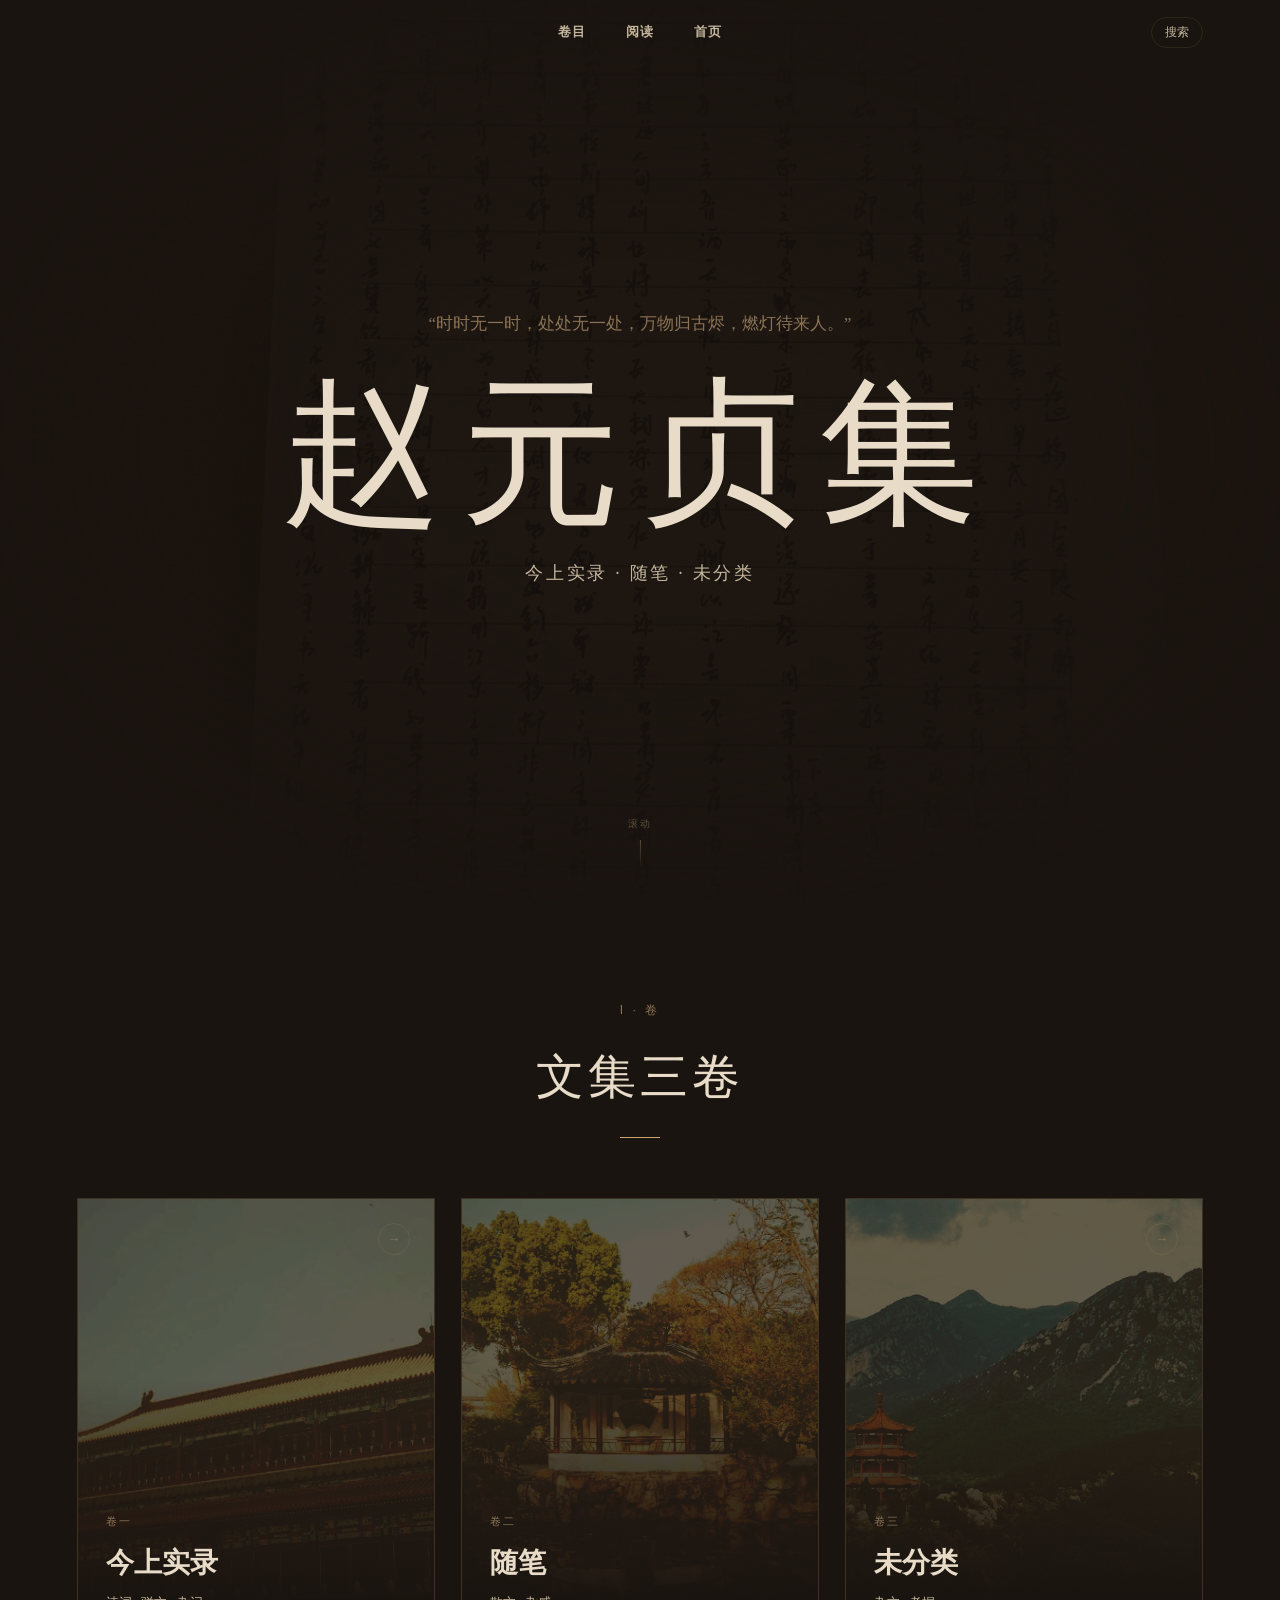
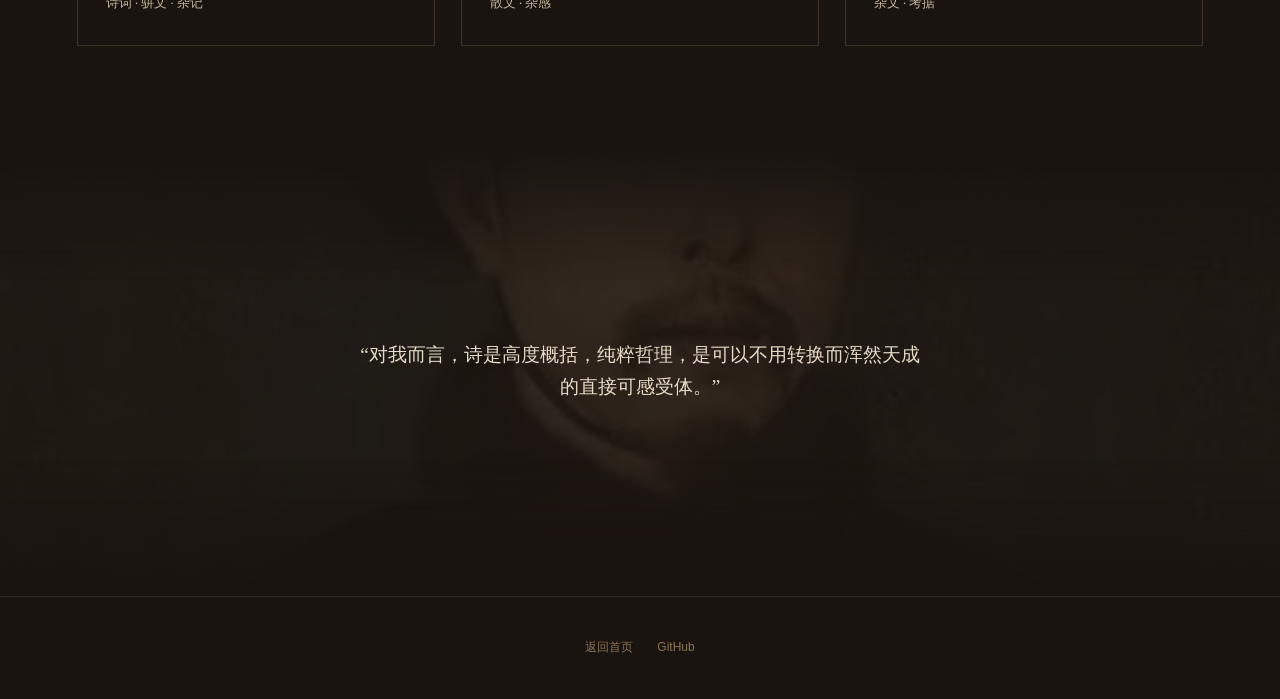
==== commit 2383c671: "切换到本地 redesign 版本：Giscus 评论 + 外置 app.js - index.html: 改用 Giscus 评论（repo 999qw/13332），新增严格 CSP，移除 git" ====
--- a/index.html
+++ b/index.html
@@ -3,11 +3,15 @@
 <head>
 <meta charset="UTF-8">
 <meta name="viewport" content="width=device-width, initial-scale=1.0">
-<title>璧靛厓璐為泦</title>
+<title>赵元贞集</title>
+<!-- 安全策略：限制脚本来源；'unsafe-inline' 用于兼容页面内的 onclick 事件处理器 -->
+<meta http-equiv="Content-Security-Policy" content="default-src 'self'; script-src 'self' 'unsafe-inline' https://giscus.app; style-src 'self' 'unsafe-inline' https://fonts.googleapis.com https://giscus.app; font-src https://fonts.gstatic.com; img-src 'self' data: https://avatars.githubusercontent.com; frame-src https://giscus.app; connect-src 'self' https://giscus.app https://api.github.com;">
 <link rel="preconnect" href="https://fonts.googleapis.com">
-<link href="https://fonts.googleapis.com/css2?family=Noto+Serif+SC:wght@300;400;600;700;900&family=Noto+Sans+SC:wght@400;700&display=swap" rel="stylesheet">
+<link rel="preconnect" href="https://giscus.app">
+<link href="https://fonts.googleapis.com/css2?family=Ma+Shan+Zheng&family=Noto+Serif+SC:wght@300;400;600;700;900&family=Noto+Sans+SC:wght@400;700&display=swap" rel="stylesheet">
 <script src="data-jinshang.js" defer></script>
 <script src="data-suibi.js" defer></script>
+<script src="app.js" defer></script>
 <style>
 *, *::before, *::after { margin:0; padding:0; box-sizing:border-box; }
 
@@ -21,6 +25,9 @@
   --gold-dim:   #8b7355;
   --border-dim: rgba(201,169,110,0.12);
   --font-serif: 'Noto Serif SC','Source Han Serif SC','STSong',serif;
+  --font-calligraphy: 'Ma Shan Zheng','STXingkai','FZKai-Z03','KaiTi',cursive;
+  --reader-size: 1.05em;
+  --reader-width: 880px;
   --font-sans:  'Noto Sans SC','PingFang SC',sans-serif;
   --nav-h: 64px;
   --side-pad: clamp(24px, 6vw, 80px);
@@ -67,6 +74,13 @@
 }
 .nav-links a:hover { color:var(--gold); }
 .nav-links a:hover::after { transform:scaleX(1); transform-origin:left; }
+.nav-search {
+  position:absolute; right:var(--side-pad); border:1px solid var(--border-dim);
+  border-radius:999px; padding:7px 13px; background:transparent;
+  color:var(--paper-dim); font-family:var(--font-sans); font-size:0.72rem;
+  cursor:pointer; transition:color .25s, border-color .25s, background .25s;
+}
+.nav-search:hover { color:var(--gold); border-color:var(--gold-dim); background:rgba(201,169,110,.06); }
 
 /* ===== Hero ===== */
 .hero {
@@ -98,10 +112,10 @@
 .hero-quote::before { content:'\201C'; }
 .hero-quote::after  { content:'\201D'; }
 .hero-title {
-  font-size:clamp(2.8rem,12vw,8rem); font-weight:300;
-  line-height:0.95; letter-spacing:0.06em; color:var(--paper); margin-bottom:1.2rem;
-}
-.hero-title .second-line { color:var(--gold); }
+  font-family:var(--font-calligraphy);
+  font-size:clamp(4.2rem,14vw,10rem); font-weight:400;
+  line-height:1.05; letter-spacing:0.12em; color:var(--paper); margin-bottom:1.2rem;
+}
 .hero-sub {
   font-size:clamp(0.9rem,1.4vw,1.15rem);
   color:var(--paper-dim); letter-spacing:0.15em;
@@ -206,6 +220,22 @@
 
 /* Article list */
 .article-list-section { padding:80px var(--side-pad); }
+.article-list-section,
+.article-view {
+  opacity:1;
+  transform:translateY(0);
+  transition:opacity 0.35s ease, transform 0.35s ease;
+}
+.article-list-section.fade-out {
+  opacity:0;
+  transform:translateY(-12px);
+  pointer-events:none;
+}
+.article-view.fade-out {
+  opacity:0;
+  transform:translateY(12px);
+  pointer-events:none;
+}
 .article-list-header {
   display:flex; align-items:baseline; justify-content:space-between;
   margin-bottom:40px; max-width:900px; margin-left:auto; margin-right:auto;
@@ -220,8 +250,27 @@
   background:none; border:none;
 }
 .article-list-header .back-btn:hover { color:var(--gold); }
+.article-list-header .list-context { color:var(--gold-dim); font-family:var(--font-sans); font-size:.72rem; }
+.reading-toolbar {
+  max-width:900px; margin:0 auto 22px; display:flex; align-items:center;
+  justify-content:space-between; gap:12px; color:var(--gold-dim);
+  font-family:var(--font-sans); font-size:.74rem;
+}
+.reading-toolbar .toolbar-actions { display:flex; align-items:center; gap:6px; }
+.reading-toolbar button, .search-close {
+  border:1px solid var(--border-dim); border-radius:5px; padding:6px 9px;
+  color:var(--paper-dim); background:transparent; cursor:pointer;
+  font-family:var(--font-sans); font-size:.72rem;
+}
+.reading-toolbar button:hover, .search-close:hover { color:var(--gold); border-color:var(--gold-dim); }
+.reading-toolbar .reading-mode { padding:0 8px; color:var(--paper-dim); }
+.reader-paper { background:#eee4d2; color:#30271f; }
+.reader-paper .article-view, .reader-paper .article-list-section { color:#30271f; }
+.reader-paper .article-view h2, .reader-paper .article-view .article-body p { color:#30271f; }
+.reader-paper .article-view .article-meta { color:#806b4b; border-color:rgba(70,48,25,.18); }
+.reader-paper .article-view .article-body .annotation { color:#765e3b; background:rgba(92,65,31,.07); border-color:#9b7a4d; }
 .article-list {
-  max-width:900px; margin:0 auto;
+  max-width:960px; margin:0 auto;
   display:grid; gap:2px;
   background:var(--border-dim);
 }
@@ -241,7 +290,7 @@
 
 /* Article reading */
 .article-view {
-  max-width:720px; margin:0 auto; padding:60px var(--side-pad) 80px;
+  max-width:var(--reader-width); margin:0 auto; padding:60px var(--side-pad) 80px;
 }
 .article-view .article-back {
   display:inline-block;
@@ -256,16 +305,16 @@
   color:var(--paper); margin-bottom:8px;
 }
 .article-view .article-meta {
-  font-family:var(--font-sans); font-size:0.82rem;
+  font-family:'Microsoft YaHei','微软雅黑',sans-serif; font-size:0.82rem;
   color:var(--gold-dim); margin-bottom:32px;
   padding-bottom:16px; border-bottom:1px solid var(--border-dim);
 }
 .article-view .article-body p {
-  margin-bottom:16px; text-indent:2em; line-height:2;
-  font-size:1.05em; color:var(--paper);
+  margin-bottom:20px; text-indent:2em; line-height:2.2; letter-spacing:0.025em;
+  font-size:var(--reader-size); color:var(--paper);
 }
 .article-view .article-body .annotation {
-  font-family:'Kaiti SC','KaiTi','STKaiti','妤蜂綋',var(--font-serif),serif;
+  font-family:'Kaiti SC','KaiTi','STKaiti','楷体',var(--font-serif),serif;
   color:var(--gold-dim); text-indent:0; font-size:0.95em;
   padding:8px 14px; margin-top:12px;
   background:rgba(201,169,110,0.06);
@@ -280,55 +329,29 @@
   font-size:1em; font-family:var(--font-sans);
   color:var(--gold-dim); margin-bottom:16px; letter-spacing:0.1em;
 }
-/* Comment form */
-.comment-form { margin-bottom:24px; }
-.comment-form input, .comment-form textarea {
-  display:block; width:100%;
-  background:var(--ink-light); border:1px solid var(--border-dim);
-  color:var(--paper); padding:10px 14px;
-  font-family:var(--font-serif); font-size:0.95em;
-  margin-bottom:10px; border-radius:0;
-  outline:none; transition:border-color 0.25s;
-}
-.comment-form input:focus, .comment-form textarea:focus {
-  border-color:var(--gold-dim);
-}
-.comment-form textarea { resize:vertical; min-height:80px; }
-.comment-form .form-row { display:flex; gap:10px; }
-.comment-form .form-row input { flex:1; }
-.comment-form .submit-btn {
-  background:transparent; border:1px solid var(--gold-dim);
-  color:var(--gold); padding:10px 28px; cursor:pointer;
-  font-family:var(--font-sans); font-size:0.82rem; font-weight:700;
-  letter-spacing:0.08em; text-transform:uppercase;
-  transition:all 0.25s;
-}
-.comment-form .submit-btn:hover { background:var(--gold); color:var(--ink); }
-.comment-form .submit-btn:disabled { opacity:0.4; cursor:not-allowed; }
-.comment-form .form-status {
-  font-family:var(--font-sans); font-size:0.78rem;
-  margin-top:8px; min-height:1.2em;
-}
-.comment-item {
-  padding:12px 0; border-bottom:1px solid var(--border-dim);
-}
-.comment-item:last-child { border-bottom:none; }
-.comment-item .comment-author {
-  font-family:var(--font-sans); font-size:0.78rem;
-  color:var(--gold); font-weight:700;
-}
-.comment-item .comment-date {
-  font-family:var(--font-sans); font-size:0.7rem;
-  color:var(--gold-dim); margin-left:8px;
-}
-.comment-item .comment-body {
-  font-size:0.95em; color:var(--paper); line-height:1.7;
-  margin-top:4px;
-}
+.article-navigation { display:flex; justify-content:space-between; gap:16px; margin-top:44px; padding-top:22px; border-top:1px solid var(--border-dim); }
+.article-navigation button { max-width:48%; border:0; background:none; color:var(--gold-dim); cursor:pointer; font-family:var(--font-serif); text-align:left; }
+.article-navigation button:last-child { text-align:right; }
+.article-navigation button:hover { color:var(--gold); }
+.article-navigation small { display:block; font-family:var(--font-sans); font-size:.65rem; margin-bottom:4px; opacity:.8; }
+.search-panel { position:fixed; inset:0; z-index:200; display:none; align-items:flex-start; justify-content:center; padding:12vh 20px 40px; background:rgba(8,6,4,.9); backdrop-filter:blur(12px); }
+.search-panel.open { display:flex; }
+.search-box { width:min(760px,100%); max-height:70vh; overflow:auto; padding:26px; background:#1b1510; border:1px solid rgba(201,169,110,.3); box-shadow:0 20px 70px rgba(0,0,0,.55); }
+.search-head { display:flex; align-items:center; gap:10px; margin-bottom:16px; }
+.search-head input { flex:1; min-width:0; border:1px solid rgba(201,169,110,.45); border-radius:5px; padding:13px 15px; background:#100d0a; color:var(--paper); font-family:var(--font-serif); font-size:1.12rem; outline:none; }
+.search-head input:focus { border-color:var(--gold-dim); }
+.search-result { display:flex; width:100%; box-sizing:border-box; flex-direction:column; gap:5px; padding:15px 10px; border:0; border-bottom:1px solid rgba(201,169,110,.16); background:transparent; color:var(--paper); cursor:pointer; text-align:left; font-family:var(--font-serif); }
+.search-result:hover { background:rgba(201,169,110,.06); }
+.search-result strong { color:#f1dfbd; font-size:1.12rem; font-weight:500; line-height:1.5; }
+.search-result small { color:#b4956a; font-family:'Microsoft YaHei','微软雅黑',sans-serif; font-size:.78rem; line-height:1.5; }
+.search-result span { color:#d1b98d; font-family:var(--font-serif); font-size:.94rem; line-height:1.75; letter-spacing:.02em; }
+.search-empty { padding:28px 4px; color:var(--gold-dim); font-family:var(--font-serif); font-size:1rem; text-align:center; }
 .comment-empty {
   font-family:var(--font-sans); font-size:0.82rem;
   color:var(--gold-dim); text-align:center; padding:24px 0;
 }
+#giscus-container { min-height:120px; }
+/* giscus 在 iframe 内渲染，样式由 data-theme 控制，此处只需保证容器高度不塌陷 */
 
 /* ===== Footer ===== */
 footer {
@@ -363,9 +386,18 @@
   .article-list-item .item-meta { white-space:normal; }
   .article-view { padding:40px 20px 60px; }
   .article-view .article-body p { font-size:1em; }
+  .nav-search { right:18px; padding:6px 9px; }
+  .reading-toolbar { align-items:flex-start; flex-direction:column; }
+  .reading-toolbar .toolbar-actions { width:100%; justify-content:flex-end; }
+  .article-navigation { margin-top:32px; }
 }
 @media (max-width:480px) {
-  .nav-links a:nth-child(n+3) { display:none; }
+  .nav-links { gap:.8rem; }
+  .nav-search { font-size:0; width:30px; height:30px; padding:0; }
+  .nav-search::before { content:'⌕'; font-size:1rem; }
+}
+@media (prefers-reduced-motion: reduce) {
+  *, *::before, *::after { animation-duration:.01ms !important; transition-duration:.01ms !important; scroll-behavior:auto !important; }
 }
 </style>
 </head>
@@ -374,10 +406,11 @@
 <!-- ===== Nav ===== -->
 <nav id="navbar">
   <div class="nav-links">
-    <a onclick="scrollToSection('books')">鍗风洰</a>
-    <a onclick="scrollToSection('reading')">闃呰</a>
-    <a onclick="scrollToSection('top')">棣栭〉</a>
-  </div>
+    <a onclick="scrollToSection('books')">卷目</a>
+    <a onclick="scrollToSection('reading')">阅读</a>
+    <a onclick="scrollToSection('top')">首页</a>
+  </div>
+  <button class="nav-search" onclick="openSearch()" aria-label="搜索文章">搜索</button>
 </nav>
 
 <!-- ===== Hero ===== -->
@@ -389,13 +422,12 @@
   <div class="hero-content">
     <p class="hero-quote" id="heroQuote"></p>
     <h1 class="hero-title">
-      <span>璧靛厓璐為泦</span>
-      <span class="second-line">Zhao Yuanzhen</span>
+      <span>赵元贞集</span>
     </h1>
-    <p class="hero-sub">浠婁笂瀹炲綍 路 闅忕瑪 路 鏈垎绫?/p>
+    <p class="hero-sub">今上实录 · 随笔 · 未分类</p>
   </div>
   <div class="hero-scroll-indicator">
-    <span>婊氬姩</span>
+    <span>滚动</span>
     <div class="line"></div>
   </div>
 </section>
@@ -403,39 +435,39 @@
 <!-- ===== Books ===== -->
 <section id="books">
   <div class="section-header reveal">
-    <p class="num">I 路 鍗?/p>
-    <h2>鏂囬泦涓夊嵎</h2>
+    <p class="num">I · 卷</p>
+    <h2>文集三卷</h2>
     <div class="divider"></div>
   </div>
   <div class="books-grid">
-    <div class="book-card reveal" onclick="openBook('浠婁笂瀹炲綍')">
-      <img src="pictures/warm_graded/浣撲粊闃?jpg" alt="" aria-hidden="true" style="object-position:center 30%;">
+    <div class="book-card reveal" onclick="openBook('今上实录')">
+      <img src="pictures/warm_graded/体仁阁.jpg" alt="" aria-hidden="true" style="object-position:center 30%;">
       <div class="card-overlay"></div>
-      <div class="card-arrow">鈫?/div>
+      <div class="card-arrow">→</div>
       <div class="card-content">
-        <p class="card-label">鍗蜂竴</p>
-        <h3 class="card-title">浠婁笂瀹炲綍</h3>
-        <p class="card-count">璇楄瘝 路 楠堟枃 路 鏉傝</p>
+        <p class="card-label">卷一</p>
+        <h3 class="card-title">今上实录</h3>
+        <p class="card-count">诗词 · 骈文 · 杂记</p>
       </div>
     </div>
-    <div class="book-card reveal" onclick="openBook('闅忕瑪')">
-      <img src="pictures/warm_graded/涓庤皝鍚屽潗杞?jpg" alt="" aria-hidden="true" style="object-position:center 100%;">
+    <div class="book-card reveal" onclick="openBook('随笔')">
+      <img src="pictures/warm_graded/与谁同坐轩.jpg" alt="" aria-hidden="true" style="object-position:center 100%;">
       <div class="card-overlay"></div>
-      <div class="card-arrow">鈫?/div>
+      <div class="card-arrow">→</div>
       <div class="card-content">
-        <p class="card-label">鍗蜂簩</p>
-        <h3 class="card-title">闅忕瑪</h3>
-        <p class="card-count">鏁ｆ枃 路 鏉傛劅</p>
+        <p class="card-label">卷二</p>
+        <h3 class="card-title">随笔</h3>
+        <p class="card-count">散文 · 杂感</p>
       </div>
     </div>
-    <div class="book-card reveal" onclick="openBook('鏈垎绫?)">
-      <img src="pictures/warm_graded/宓╁北.jpg" alt="" aria-hidden="true" style="object-position:center 35%;">
+    <div class="book-card reveal" onclick="openBook('未分类')">
+      <img src="pictures/warm_graded/嵩山.jpg" alt="" aria-hidden="true" style="object-position:center 35%;">
       <div class="card-overlay"></div>
-      <div class="card-arrow">鈫?/div>
+      <div class="card-arrow">→</div>
       <div class="card-content">
-        <p class="card-label">鍗蜂笁</p>
-        <h3 class="card-title">鏈垎绫?/h3>
-        <p class="card-count">鏉傛枃 路 鑰冩嵁</p>
+        <p class="card-label">卷三</p>
+        <h3 class="card-title">未分类</h3>
+        <p class="card-count">杂文 · 考据</p>
       </div>
     </div>
   </div>
@@ -453,434 +485,57 @@
   <!-- Article List (shown when a book is selected) -->
   <div id="articleList" class="article-list-section">
     <div class="article-list-header">
-      <h2 id="listTitle">鏂囬泦</h2>
-      <button class="back-btn" onclick="closeBook()">鈫?杩斿洖鍗风洰</button>
+      <h2 id="listTitle">文集</h2>
+      <button class="back-btn" onclick="closeBook()">← 返回卷目</button>
+    </div>
+    <div class="reading-toolbar" id="readingToolbar">
+      <span class="list-context" id="readingContext">选择一卷开始阅读</span>
+      <div class="toolbar-actions">
+        <button onclick="adjustReadingSize(-0.05)" aria-label="缩小文字">A−</button>
+        <span class="reading-mode" id="readingSizeLabel">标准</span>
+        <button onclick="adjustReadingSize(0.05)" aria-label="放大文字">A+</button>
+        <button onclick="toggleReaderTheme()" id="themeToggle">暖纸</button>
+      </div>
     </div>
     <div class="article-list" id="articleListItems"></div>
   </div>
 
   <!-- Article View (shown when an article is selected) -->
   <div id="articleView" class="article-view" style="display:none;">
-    <button class="article-back" onclick="showList()">鈫?杩斿洖鐩綍</button>
+    <button class="article-back" onclick="showList()">← 返回目录</button>
     <h2 id="articleTitle"></h2>
     <div class="article-meta" id="articleMeta"></div>
     <div class="article-body" id="articleBody"></div>
+    <div class="article-navigation">
+      <button id="prevArticle" onclick="navigateArticle(-1)"><small>上一篇</small><span></span></button>
+      <button id="nextArticle" onclick="navigateArticle(1)"><small>下一篇</small><span></span></button>
+    </div>
     <div class="comments-section">
-      <h3>璇勮鍖?/h3>
-      <div id="comment-area">
-        <div class="comment-form">
-          <div class="form-row">
-            <input type="text" id="commentName" placeholder="浣犵殑鏄电О" maxlength="20">
-          </div>
-          <textarea id="commentText" placeholder="鍐欎笅浣犵殑鎯虫硶鈥︹€?></textarea>
-          <button class="submit-btn" id="commentSubmit" onclick="postComment()">鍙戣〃璇勮</button>
-          <div class="form-status" id="commentStatus"></div>
-        </div>
-        <div id="commentList"></div>
-      </div>
+      <h3>评论区</h3>
+      <div id="giscus-container"></div>
     </div>
   </div>
 </section>
+
+<div id="searchPanel" class="search-panel" aria-hidden="true">
+  <div class="search-box" role="dialog" aria-label="搜索文集">
+    <div class="search-head">
+      <input id="searchInput" type="search" placeholder="搜索标题或正文…" oninput="debouncedSearch(this.value)">
+      <button class="search-close" onclick="closeSearch()">关闭</button>
+    </div>
+    <div id="searchResults"></div>
+  </div>
+</div>
 
 <!-- ===== Footer ===== -->
 <footer class="reveal">
   <div class="footer-links">
-    <a href="#top">杩斿洖棣栭〉</a>
+    <a href="#top">返回首页</a>
     <a href="https://github.com" target="_blank" rel="noopener">GitHub</a>
   </div>
 </footer>
 
 <!-- ===== JS ===== -->
-<script>
-// ===== DATA LAYER =====
-let allData = {};
-
-function escapeHtml(str) {
-  if (!str) return '';
-  const d = document.createElement('div');
-  d.textContent = str;
-  return d.innerHTML;
-}
-function initData() {
-  const jinshangData = window.JINSHANG_DATA || {};
-  const suibiData = window.SUIBI_DATA || {};
-
-  // Parse 浠婁笂瀹炲綍: keys are section names, values are arrays of articles
-  const jinshangFlat = [];
-  for (const [section, articles] of Object.entries(jinshangData)) {
-    if (Array.isArray(articles)) {
-      articles.forEach(a => jinshangFlat.push({ ...a, section }));
-    }
-  }
-  allData['浠婁笂瀹炲綍'] = jinshangFlat;
-
-  // Parse 闅忕瑪 & 鏈垎绫?from suibi.js (keys: "闅忕瑪", "鏈垎绫?)
-  allData['闅忕瑪'] = suibiData['闅忕瑪'] || [];
-  allData['鏈垎绫?] = suibiData['鏈垎绫?] || [];
-
-  console.log('Data loaded:', {
-    浠婁笂瀹炲綍: jinshangFlat.length,
-    闅忕瑪: suibiList.length,
-    鏈垎绫? weifenleiList.length
-  });
-}
-
-// ===== BOOK NAVIGATION =====
-function openBook(bookName) {
-  const items = allData[bookName];
-  if (!items || items.length === 0) {
-    document.getElementById('articleListItems').innerHTML =
-      '<p style="color:var(--gold-dim);text-align:center;padding:40px;">鏆傛棤鍐呭</p>';
-    return;
-  }
-
-  document.getElementById('listTitle').textContent = bookName;
-  const listEl = document.getElementById('articleListItems');
-  listEl.innerHTML = '';
-
-  items.forEach((item, idx) => {
-    const div = document.createElement('div');
-    div.className = 'article-list-item';
-    // Truncate overly long titles (PDF parsing artifact)
-    let displayTitle = item.title || '鏍囬';
-    const MAX_TITLE = 60;
-    if (displayTitle.length > MAX_TITLE) {
-      // Extract just the date/prefix part
-      const m = displayTitle.match(/^(鏍囬\s+\d{4}\s*骞?*?瀛梊s+)/);
-      if (m) displayTitle = m[1] + '鈥?;
-      else displayTitle = displayTitle.substring(0, MAX_TITLE) + '鈥?;
-    }
-    div.innerHTML = `
-      <span class="item-title">${escapeHtml(displayTitle)}</span>
-      <span class="item-meta">${escapeHtml(item.date || '')}</span>
-    `;
-    div.addEventListener('click', () => showArticle(bookName, idx));
-    listEl.appendChild(div);
-  });
-
-  // Show reading area
-  document.getElementById('reading').classList.add('active');
-  document.getElementById('articleList').style.display = 'block';
-  document.getElementById('articleView').style.display = 'none';
-
-  // Scroll to reading section
-  document.getElementById('reading').scrollIntoView({ behavior: 'smooth' });
-}
-
-function closeBook() {
-  document.getElementById('reading').classList.remove('active');
-  document.getElementById('reading').scrollIntoView({ behavior: 'smooth' });
-}
-
-function showList() {
-  document.getElementById('articleList').style.display = 'block';
-  document.getElementById('articleView').style.display = 'none';
-}
-
-// ===== ARTICLE VIEW =====
-let currentBook = '';
-let currentIdx = 0;
-
-function showArticle(bookName, idx) {
-  currentBook = bookName;
-  currentIdx = idx;
-  const items = allData[bookName];
-  if (!items || !items[idx]) return;
-
-  const item = items[idx];
-  document.getElementById('articleList').style.display = 'none';
-  document.getElementById('articleView').style.display = 'block';
-
-  let title = item.title || '鏍囬';
-  let raw = item.content || '';
-
-  // Fix Issue 1: title contains full article content (PDF parsing artifact)
-  const HAS_EMBEDDED_CONTENT = title.length > 80 && raw.length > 0;
-  if (HAS_EMBEDDED_CONTENT) {
-    // If title is extremely long and content also exists, the title likely
-    // stole content meant for a different article. Use the date-prefix as title.
-    const m = title.match(/^(鏍囬\s+\d{4}\s*骞碵^|]+\|\s*\d+瀛梊s+)/);
-    if (m) {
-      raw = title.replace(m[1], '').trim() + '\n\n' + raw;
-      title = m[1].trim();
-    } else {
-      // Just use first part as title
-      raw = title + '\n\n' + raw;
-      title = title.substring(0, 40) + '鈥?;
-    }
-  }
-
-  // Fix Issue 3: clean stray PDF page numbers at line starts
-  raw = raw.replace(/\n(\d+)\s/g, '\n');
-
-  // Clean date remnants at start of content (from PDF line-break extraction)
-  raw = raw.replace(/^[\d\s\n]*?(?:骞碶d*)?(?:鏈圽d*)?(?:鏃s*[\d:]+\s*\|?\s*\d*\s*瀛?)\s*/m, '').trim();
-  // Also clean multi-line date prefix pattern
-  raw = raw.replace(/^\d{4}\s*\n\s*骞碶d*\s*\n?\s*鏈圽d*\s*\n?\s*鏃^\n]*\n?/, '').trim();
-
-  document.getElementById('articleTitle').textContent = title;
-  document.getElementById('articleMeta').textContent = item.date || '';
-
-  // Parse content
-  const bodyEl = document.getElementById('articleBody');
-  bodyEl.innerHTML = '';
-
-  // Split by || for annotations, then by \n\n for paragraphs
-  const blocks = raw.split('\n\n');
-  blocks.forEach((block, bi) => {
-    block = block.trim();
-    if (!block) return;
-    
-    // Check if this is an annotation
-    if (block.startsWith('||')) {
-      const ann = document.createElement('p');
-      ann.className = 'annotation';
-      ann.textContent = block.replace(/^\|\|\s*/, '');
-      bodyEl.appendChild(ann);
-      return;
-    }
-    
-    // Check if this is the LAST block and might be a stray title
-    const isLastBlock = (bi === blocks.length - 1);
-    if (isLastBlock && block.length < 10 && 
-        !block.endsWith('銆?) && !block.endsWith('锛?) && !block.endsWith('锛?) &&
-        !block.endsWith('锛?) && !block.endsWith('銆?) && !block.endsWith('銆?) &&
-        block.length > 1) {
-      // Check if the previous block is also short (poetry pattern) - keep it
-      const prevBlock = bi > 0 ? blocks[bi-1].trim() : '';
-      if (prevBlock && prevBlock.length >= 10) {
-        // Previous block is long prose, this short line is likely a stray title
-        return; // skip rendering this block
-      }
-    }
-    
-    const p = document.createElement('p');
-    p.textContent = block;
-    bodyEl.appendChild(p);
-  });
-
-  initComments(bookName, idx);
-  document.getElementById('reading').scrollIntoView({ behavior: 'smooth' });
-}
-
-// ===== GITHUB ISSUES COMMENTS =====
-const COMMENT_REPO = '999qw/13332';
-const COMMENT_TOKEN = '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';
-let currentCommentId = '';
-
-function initComments(bookName, idx) {
-  currentCommentId = `${bookName}-${idx}`;
-  loadComments();
-}
-
-async function loadComments() {
-  const listEl = document.getElementById('commentList');
-  const statusEl = document.getElementById('commentStatus');
-  listEl.innerHTML = '<div class="comment-empty">鍔犺浇涓€︹€?/div>';
-  
-  try {
-    const res = await fetch(
-      `https://api.github.com/search/issues?q=${encodeURIComponent(currentCommentId)}+repo:${COMMENT_REPO}+type:issue&sort=created&order=asc`,
-      { headers: { 'Accept': 'application/vnd.github.v3+json' } }
-    );
-    const data = await res.json();
-    
-    if (data.items && data.items.length > 0) {
-      const issueNumber = data.items[0].number;
-      // Load comments on this issue
-      const commentsRes = await fetch(
-        `https://api.github.com/repos/${COMMENT_REPO}/issues/${issueNumber}/comments?sort=created&order=asc`,
-        { headers: { 'Accept': 'application/vnd.github.v3+json' } }
-      );
-      const comments = await commentsRes.json();
-      
-      if (comments.length > 0) {
-        listEl.innerHTML = comments.map(c => {
-          // Parse name from comment body (format: "銆愭樀绉般€慭n\n鍐呭")
-          const body = c.body || '';
-          const nameMatch = body.match(/^銆?.+?)銆慭n\n/);
-          const name = nameMatch ? nameMatch[1] : '鍖垮悕';
-          const content = nameMatch ? body.substring(nameMatch[0].length) : body;
-          const date = new Date(c.created_at).toLocaleString('zh-CN', { month:'2-digit', day:'2-digit', hour:'2-digit', minute:'2-digit' });
-          return `<div class="comment-item"><span class="comment-author">${escapeHtml(name)}</span><span class="comment-date">${date}</span><div class="comment-body">${escapeHtml(content)}</div></div>`;
-        }).join('');
-        return;
-      }
-    }
-    listEl.innerHTML = '<div class="comment-empty">鏆傛棤璇勮锛屾潵鍐欑涓€鏉″惂</div>';
-  } catch (e) {
-    listEl.innerHTML = '<div class="comment-empty">璇勮鍔犺浇澶辫触</div>';
-  }
-}
-
-async function postComment() {
-  const name = document.getElementById('commentName').value.trim();
-  const text = document.getElementById('commentText').value.trim();
-  const btn = document.getElementById('commentSubmit');
-  const statusEl = document.getElementById('commentStatus');
-  
-  if (!name) { statusEl.textContent = '璇疯緭鍏ユ樀绉?; return; }
-  if (!text) { statusEl.textContent = '璇疯緭鍏ヨ瘎璁哄唴瀹?; return; }
-  if (text.length > 500) { statusEl.textContent = '璇勮涓嶈兘瓒呰繃500瀛?; return; }
-  
-  btn.disabled = true;
-  statusEl.textContent = '鍙戣〃涓€︹€?;
-  
-  try {
-    // Search for existing issue
-    const searchRes = await fetch(
-      `https://api.github.com/search/issues?q=${encodeURIComponent(currentCommentId)}+repo:${COMMENT_REPO}+type:issue&sort=created&order=asc`,
-      { headers: { 'Accept': 'application/vnd.github.v3+json' } }
-    );
-    const searchData = await searchRes.json();
-    let issueNumber;
-    
-    if (searchData.items && searchData.items.length > 0) {
-      issueNumber = searchData.items[0].number;
-    } else {
-      // Create a new issue for this article
-      const createRes = await fetch(`https://api.github.com/repos/${COMMENT_REPO}/issues`, {
-        method: 'POST',
-        headers: {
-          'Authorization': `token ${COMMENT_TOKEN}`,
-          'Accept': 'application/vnd.github.v3+json',
-          'Content-Type': 'application/json',
-        },
-        body: JSON.stringify({
-          title: currentCommentId,
-          body: `鏂囩珷璇勮锛?{document.getElementById('articleTitle')?.textContent || ''}`,
-          labels: ['comments']
-        })
-      });
-      const created = await createRes.json();
-      if (created.number) {
-        issueNumber = created.number;
-      } else {
-        statusEl.textContent = '鍒涘缓璇勮澶辫触锛岃绋嶅悗鍐嶈瘯';
-        btn.disabled = false;
-        return;
-      }
-    }
-    
-    // Post comment to the issue
-    const commentBody = `銆?{name}銆慭n\n${text}`;
-    const postRes = await fetch(`https://api.github.com/repos/${COMMENT_REPO}/issues/${issueNumber}/comments`, {
-      method: 'POST',
-      headers: {
-        'Authorization': `token ${COMMENT_TOKEN}`,
-        'Accept': 'application/vnd.github.v3+json',
-        'Content-Type': 'application/json',
-      },
-      body: JSON.stringify({ body: commentBody })
-    });
-    
-    if (postRes.ok) {
-      document.getElementById('commentText').value = '';
-      statusEl.textContent = '璇勮鍙戣〃鎴愬姛锛?;
-      statusEl.style.color = 'var(--gold)';
-      loadComments();
-    } else {
-      statusEl.textContent = '鍙戣〃澶辫触锛岃绋嶅悗鍐嶈瘯';
-    }
-  } catch (e) {
-    statusEl.textContent = '缃戠粶閿欒锛岃绋嶅悗鍐嶈瘯';
-  }
-  
-  btn.disabled = false;
-}
-
-// ===== QUOTES: HERO =====
-const heroQuotes = [
-  "涓€鍒囦簨鏉ラ兘鐩搁殢锛岀偣鐐规淮婊达紝姹囨垚灞卞拰娴枫€?,
-  "鍑爮涓€鏈涘崈鍩庨洩锛屾潹鑺卞敖澶勶紝鍚屾槸椋庡崈閲屻€?,
-  "姝ら檯鐣欒姳搴斾笉浣忥紝涓旈殢椋庡幓鏄綊鏈熴€?,
-  "涓€浠诲崡鍖楅锛屼竴鍘讳笁鍥涢噷銆?,
-  "鏇捐鏄熼棿鏈堬紝鑷湪娴佷簯鏃躲€?,
-  "鎰熸剰闀垮姝わ紝姘撮潤鏄ュ０杩溿€?,
-  "蹇ф潵涓旇閰掞紝鏈堜笅姹熸按纰с€?,
-  "鍚捐緢宀傚娆箰濡備粖澶滐紵浣嗕娇鏆簯褰掑幓鎹㈠噳鏈堬紒",
-  "鑷彜鐙傜敓涓村彴澶氭枃鐣ワ紝瀹夊彲浣挎垜鏃犻厭瀵归噾闃欙紒",
-  "楂樺北鍏ラ潚浜戯紝娴佹按瑙呬簤娆€傚北姘翠氦鐩告槧锛屼竾鐗╃粓澶嶅銆?,
-  "淇經浣曞繀姹備經锛屼經鎬у嵆浜烘€э紝瑙佽嚜宸卞嵆瑙佺湡浣涖€?,
-  "绾㈠彾钀斤紝绉嬫剰娴擄紝婀块洦钀芥鑺便€?,
-  "濡備竴灏剧珵璺冪殑椴ら奔锛屼竴澶存墡杩涙槬绉嬮檯浼氱殑鐑熸尝涓€?,
-  "涓栫晫鐨勬剰涔夛紝鍦ㄤ簬鎴戣兘閬囧埌浣犮€?,
-  "鏃舵椂鏃犱竴鏃讹紝澶勫鏃犱竴澶勶紝涓囩墿褰掑彜鐑紝鐕冪伅寰呮潵浜恒€?,
-  "绉嬮鏄庢湀杞荤槮锛屾唱妯祦锛屾櫄鏉ラ暱娌冲褰卞鏈堥叕銆?,
-  "绉嬮洦钀界鑺憋紝娓呴閫侀湝鍗庯紝灞辫壊寰樺緤鑰侊紝鏄熸渤閱変箻妲庛€?,
-  "鏄熸槦鍑犲洖椤撅紝绗戠湅浜洪棿椋庣墿銆?,
-  "涓€浠绘槬椋庡娴佹按锛屽幓涔熸棤绌峰凡銆?,
-  "浼熷姏澶╃旱锛屽彲鍙圭敓涓嶉€㈡椂锛屾姳鎷欏畧璐烇紝闅句负鏃ф棩鏂囩珷銆?,
-  "妗ヨ竟鍗ф湀娴佹按澶╂槦銆傞櫎閲戠蔼灏藉幓瀵归鍚熴€?,
-  "浜洪棿涓栫煭锛岃€岃疆鍥炲張鐭紱浜洪棿涓栬嫤锛岃€岃疆鍥炰害鑻︺€?,
-  "浠栦滑涓€鏃犳墍鏈夊嵈鎷ユ湁涓€鍒囷紝鎴戞嫢鏈変竴鍒囧嵈涓€鏃犳墍鏈夈€?,
-  "鍞効锛屼娇鎴戠殗甯濋櫅涓嬩竾涓囧勾銆?,
-  "蹇剰鎷椋庛€?,
-  "鎰夸綘姝ょ敓绾噣濡傛按銆?,
-  "鍚涗笉瑙侊紝妤氬瓙鏂瑰崄閲岋紝涔冩暍鍒嗛樀寮曞鸡鍚戜腑鍥姐€?,
-  "鍖楀嚭闃欓棬鍗佷綑閲岋紝椋庢鎭€傛湜楠婂北涔嬮珮鍏紝涓翠簬娓€?,
-  "绉﹀コ褰撴棩鏁欑敾鑸紝鐘硅嚜椤剧姹熴€?,
-  "閱夐噷鑽℃睙鑸燂紝褰掑幓鏇存棤鏈熴€?
-];
-const heroEl = document.getElementById('heroQuote');
-let hi = Math.floor(Math.random() * heroQuotes.length);
-heroEl.textContent = heroQuotes[hi];
-setInterval(() => {
-  hi = (hi + 1) % heroQuotes.length;
-  heroEl.style.opacity = '0';
-  setTimeout(() => {
-    heroEl.textContent = heroQuotes[hi];
-    heroEl.style.opacity = '1';
-  }, 400);
-}, 3000);
-
-// ===== QUOTES: SEPARATOR =====
-const sepQuotes = [
-  "瀵规垜鑰岃█锛岃瘲鏄珮搴︽鎷紝绾补鍝茬悊锛屾槸鍙互涓嶇敤杞崲鑰屾祽鐒跺ぉ鎴愮殑鐩存帴鍙劅鍙椾綋銆?,
-  "鏁ｆ枃涔熸槸鍑濅竴鐨勶紝鎵€浠ヤ笉鑳藉鍙欎簨涓€鑸彂鏁ｏ紝鍙兘杩芥眰鎰忓拰鑰岀杩戙€?,
-  "鎴戜富瑙傜殑鍒嗗紑浜哱u2018鐪熸枃瀛u2019涓嶾u2018鍋囨枃瀛u2019锛孿u2018鐪熸枃瀛u2019搴斿綋鏄簬鍥戒簬姘戞湁瀹炲埄鐨勬枃瀛楋紝\u2018鍋囨枃瀛u2019瑕佷箞鏄湁闃剁骇鎬х殑锛岃涔堝氨鏄簬鍥藉姘戞棌鏃犵敤鐨勫簾鍝併€傜劧鑰屸€︹€﹀簲璇ュ紩鍑轰竴涓柊姒傚康锛岄偅灏辨槸\u2018绾补鏂囧\u2019锛屽嵆浠ユ枃瀛楃殑鍔涢噺涓轰富瑕佺殑涓€绉嶆枃瀛︺€?
-];
-const sepEl = document.getElementById('sepQuote');
-let si = 0;
-sepEl.textContent = '\u201C' + sepQuotes[0] + '\u201D';
-setInterval(() => {
-  si = (si + 1) % sepQuotes.length;
-  sepEl.style.opacity = '0';
-  setTimeout(() => {
-    sepEl.textContent = '\u201C' + sepQuotes[si] + '\u201D';
-    sepEl.style.opacity = '1';
-  }, 500);
-}, 4000);
-
-// ===== NAV SCROLL =====
-window.addEventListener('scroll', () => {
-  document.getElementById('navbar').classList.toggle('scrolled', window.scrollY > 80);
-}, { passive: true });
-
-// ===== SCROLL REVEAL =====
-const observer = new IntersectionObserver(
-  entries => entries.forEach(e => { if (e.isIntersecting) e.target.classList.add('visible'); }),
-  { threshold: 0.15, rootMargin: '0px 0px -40px 0px' }
-);
-document.querySelectorAll('.reveal').forEach(el => observer.observe(el));
-
-// ===== PARALLAX =====
-window.addEventListener('scroll', () => {
-  const y = window.scrollY;
-  document.querySelectorAll('.hero-bg img, .separator img').forEach(img => {
-    img.style.transform = `translateY(${y * 0.3}px)`;
-  });
-}, { passive: true });
-
-// ===== NAV SCROLL HELPER =====
-function scrollToSection(id) {
-  const el = document.getElementById(id);
-  if (el) el.scrollIntoView({ behavior: 'smooth' });
-}
-
-// ===== INIT =====
-document.addEventListener('DOMContentLoaded', initData);
-</script>
+
 </body>
 </html>
-
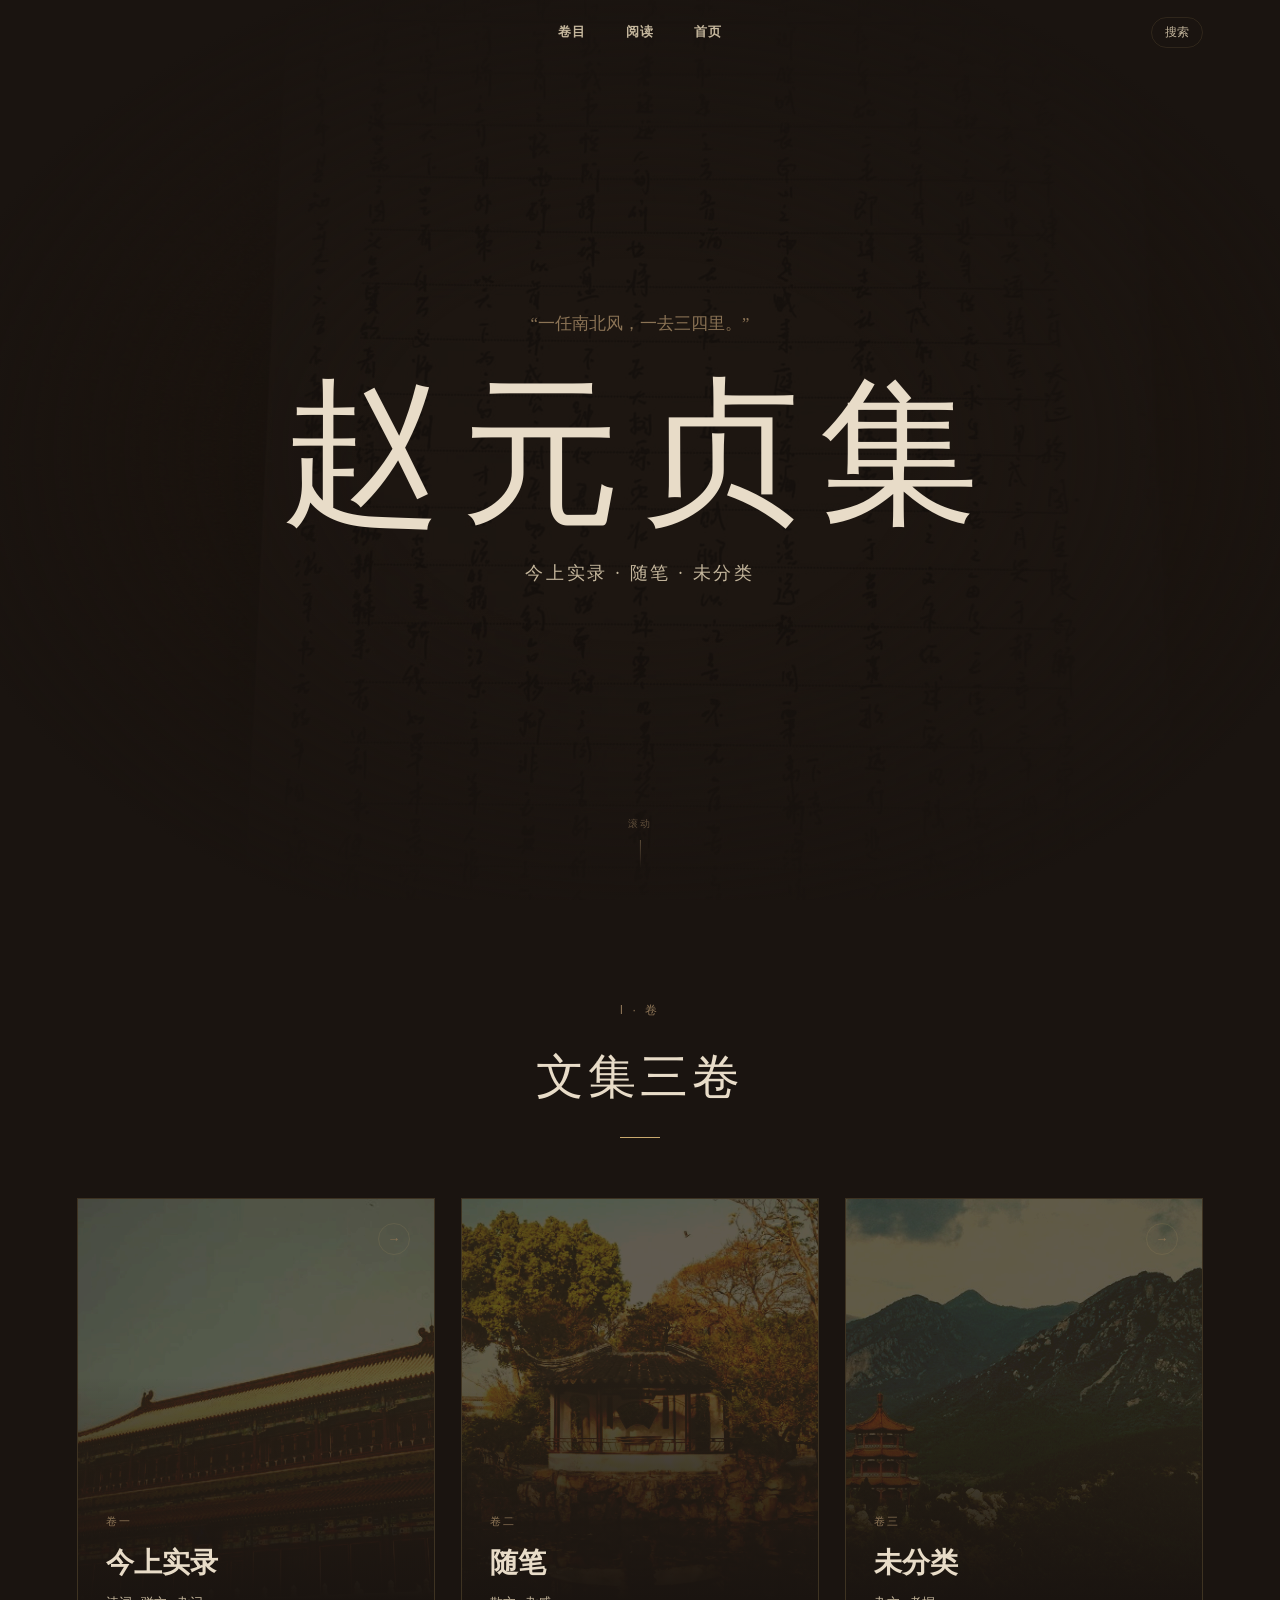
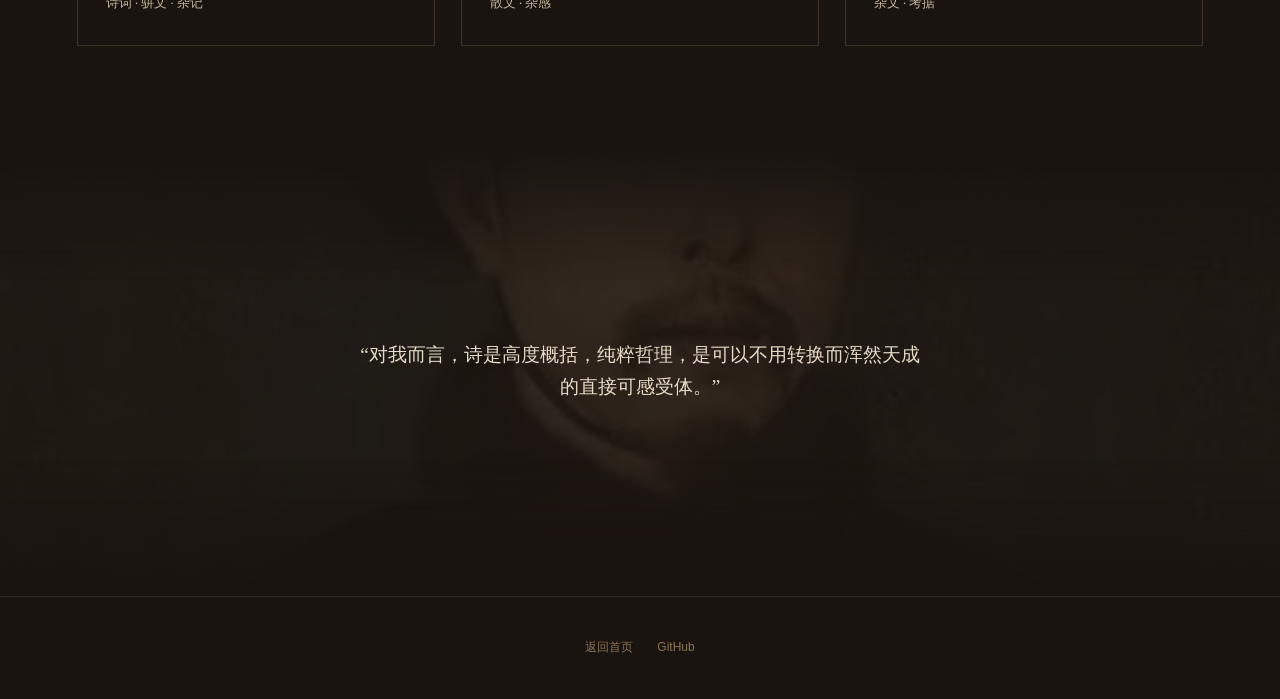
==== commit 236833ee: "评论系统切换为 Twikoo（自建后端）：访客填昵称即可评论，无需 GitHub 账号 - index.html: 引入自托管 twikoo.min.js，CSP 改为放行 zhaoyuan.netl" ====
--- a/index.html
+++ b/index.html
@@ -5,12 +5,13 @@
 <meta name="viewport" content="width=device-width, initial-scale=1.0">
 <title>赵元贞集</title>
 <!-- 安全策略：限制脚本来源；'unsafe-inline' 用于兼容页面内的 onclick 事件处理器 -->
-<meta http-equiv="Content-Security-Policy" content="default-src 'self'; script-src 'self' 'unsafe-inline' https://giscus.app; style-src 'self' 'unsafe-inline' https://fonts.googleapis.com https://giscus.app; font-src https://fonts.gstatic.com; img-src 'self' data: https://avatars.githubusercontent.com; frame-src https://giscus.app; connect-src 'self' https://giscus.app https://api.github.com;">
+<meta http-equiv="Content-Security-Policy" content="default-src 'self'; script-src 'self' 'unsafe-inline'; style-src 'self' 'unsafe-inline' https://fonts.googleapis.com; font-src https://fonts.gstatic.com; img-src 'self' data: https://weavatar.com https://cravatar.cn https://www.gravatar.com https://sdn.geekzu.org https://gravatar.loli.net https://thirdqq.qlogo.cn https://owo.imaegoo.com https://cdn.jsdelivr.net; frame-src 'none'; connect-src 'self' https://zhaoyuan.netlify.app;">
 <link rel="preconnect" href="https://fonts.googleapis.com">
-<link rel="preconnect" href="https://giscus.app">
+<link rel="preconnect" href="https://zhaoyuan.netlify.app">
 <link href="https://fonts.googleapis.com/css2?family=Ma+Shan+Zheng&family=Noto+Serif+SC:wght@300;400;600;700;900&family=Noto+Sans+SC:wght@400;700&display=swap" rel="stylesheet">
 <script src="data-jinshang.js" defer></script>
 <script src="data-suibi.js" defer></script>
+<script src="twikoo.min.js" defer></script>
 <script src="app.js" defer></script>
 <style>
 *, *::before, *::after { margin:0; padding:0; box-sizing:border-box; }
@@ -329,6 +330,51 @@
   font-size:1em; font-family:var(--font-sans);
   color:var(--gold-dim); margin-bottom:16px; letter-spacing:0.1em;
 }
+
+/* ===== Twikoo 评论区（自建后端，访客填昵称即可评论） ===== */
+#twikoo-container {
+  --primary: #8b7355;
+  --text: #e8dcc8;
+  font-family: var(--font-serif);
+  font-size: .95rem;
+  color: var(--paper);
+  margin-top: 4px;
+}
+#twikoo-container .tk-comments-title,
+#twikoo-container .tk-comments-count { color: var(--paper-dim); }
+#twikoo-container .tk-comment { border-bottom: 1px solid var(--border-dim); }
+#twikoo-container .tk-nick,
+#twikoo-container .tk-nick-link { color: var(--gold) !important; }
+#twikoo-container .tk-time,
+#twikoo-container .tk-action-link,
+#twikoo-container .tk-actions a { color: var(--gold-dim) !important; }
+#twikoo-container .tk-content { color: var(--paper); line-height: 1.8; }
+#twikoo-container .tk-meta-input .el-input__inner,
+#twikoo-container .tk-input textarea {
+  background: rgba(255,255,255,.03) !important;
+  border-color: var(--border-dim) !important;
+  color: var(--paper) !important;
+  font-family: var(--font-serif) !important;
+}
+#twikoo-container .tk-meta-input .el-input__inner:focus,
+#twikoo-container .tk-input textarea:focus { border-color: var(--gold-dim) !important; }
+#twikoo-container .tk-submit .el-button--primary {
+  background: var(--gold-dim) !important;
+  border-color: var(--gold-dim) !important;
+  color: var(--ink) !important;
+}
+#twikoo-container .tk-submit .el-button--primary:hover {
+  background: var(--gold) !important;
+  border-color: var(--gold) !important;
+}
+#twikoo-container .tk-pagination .el-pager li.is-active { color: var(--gold) !important; }
+#twikoo-container .tk-admin,
+#twikoo-container .tk-admin-comment { color: var(--paper-dim); }
+/* 暖纸模式下正文色跟随 */
+.reader-paper #twikoo-container { --text: #30271f; color: #30271f; }
+.reader-paper #twikoo-container .tk-content,
+.reader-paper #twikoo-container .tk-meta-input .el-input__inner,
+.reader-paper #twikoo-container .tk-input textarea { color: #30271f !important; }
 .article-navigation { display:flex; justify-content:space-between; gap:16px; margin-top:44px; padding-top:22px; border-top:1px solid var(--border-dim); }
 .article-navigation button { max-width:48%; border:0; background:none; color:var(--gold-dim); cursor:pointer; font-family:var(--font-serif); text-align:left; }
 .article-navigation button:last-child { text-align:right; }
@@ -350,8 +396,8 @@
   font-family:var(--font-sans); font-size:0.82rem;
   color:var(--gold-dim); text-align:center; padding:24px 0;
 }
-#giscus-container { min-height:120px; }
-/* giscus 在 iframe 内渲染，样式由 data-theme 控制，此处只需保证容器高度不塌陷 */
+#twikoo-container { min-height:120px; }
+/* Twikoo 直接渲染在容器内（非 iframe）；暗色模式靠容器上的 data-theme="dark" 触发 */
 
 /* ===== Footer ===== */
 footer {
@@ -512,7 +558,7 @@
     </div>
     <div class="comments-section">
       <h3>评论区</h3>
-      <div id="giscus-container"></div>
+      <div id="twikoo-container"></div>
     </div>
   </div>
 </section>
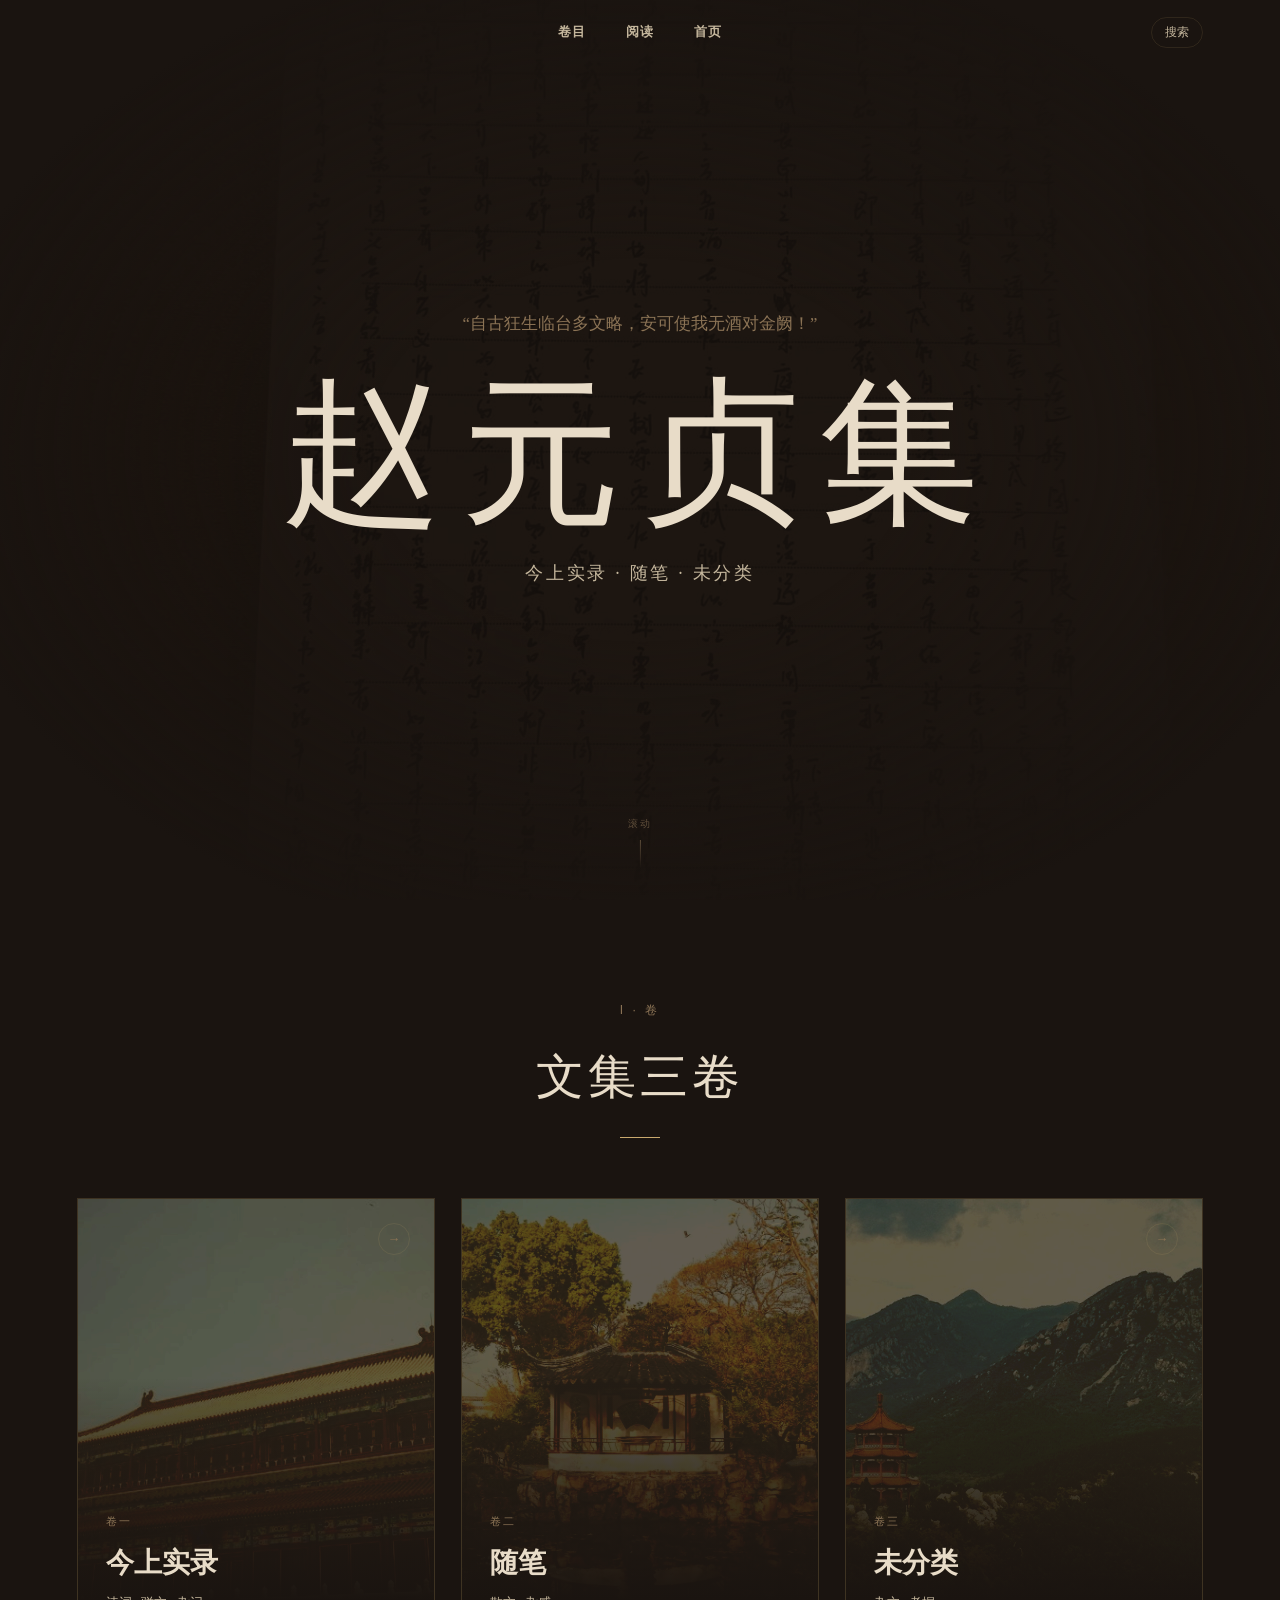
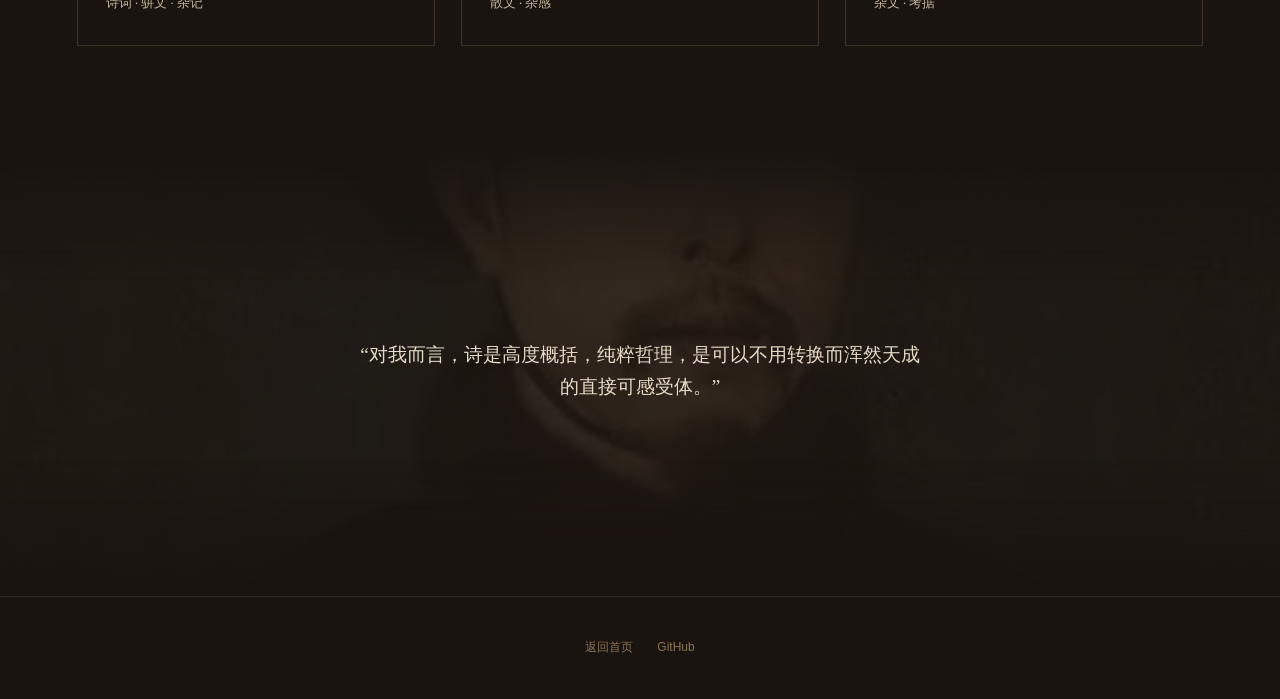
==== commit 36caa952: "修复切文章时评论区不刷新：Twikoo(Vue2) 挂载会替换宿主元素，改用固定宿主重建挂载点" ====
--- a/index.html
+++ b/index.html
@@ -558,7 +558,7 @@
     </div>
     <div class="comments-section">
       <h3>评论区</h3>
-      <div id="twikoo-container"></div>
+      <div id="twikoo-host"><div id="twikoo-container"></div></div>
     </div>
   </div>
 </section>
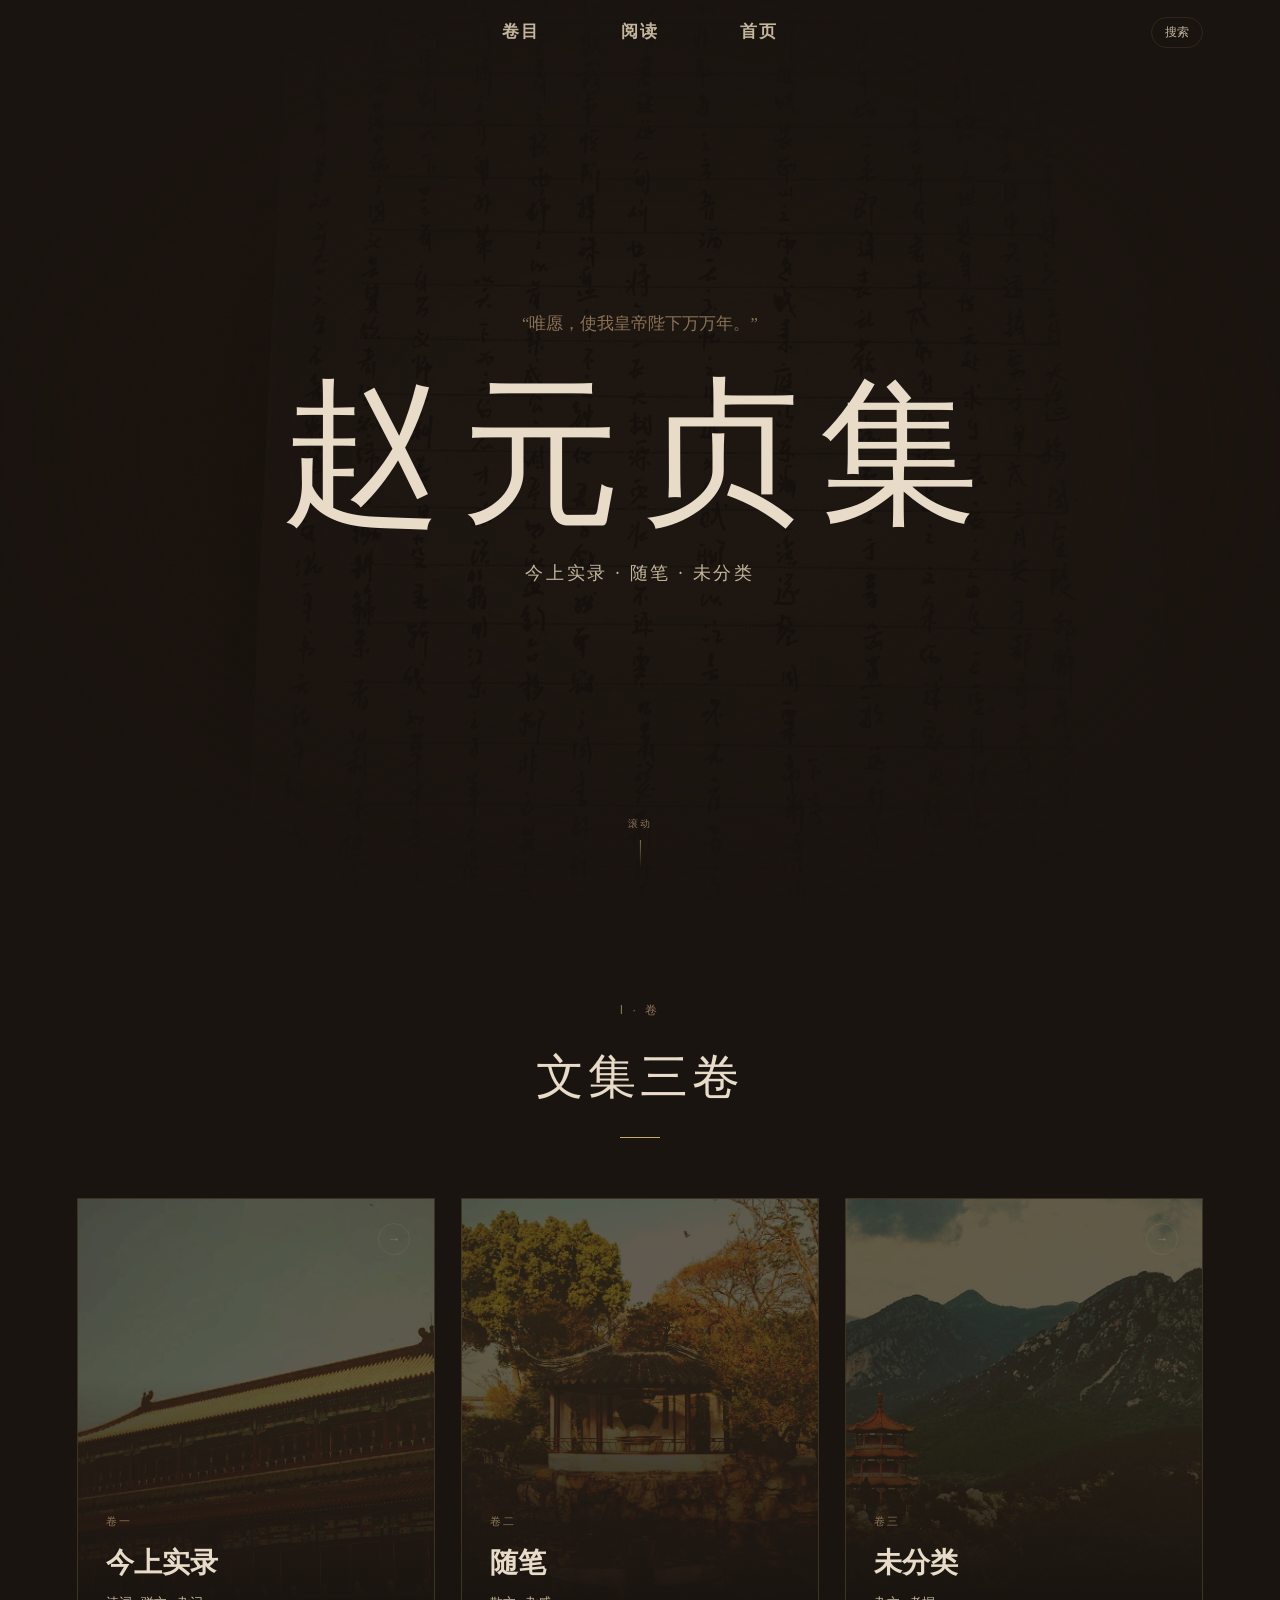
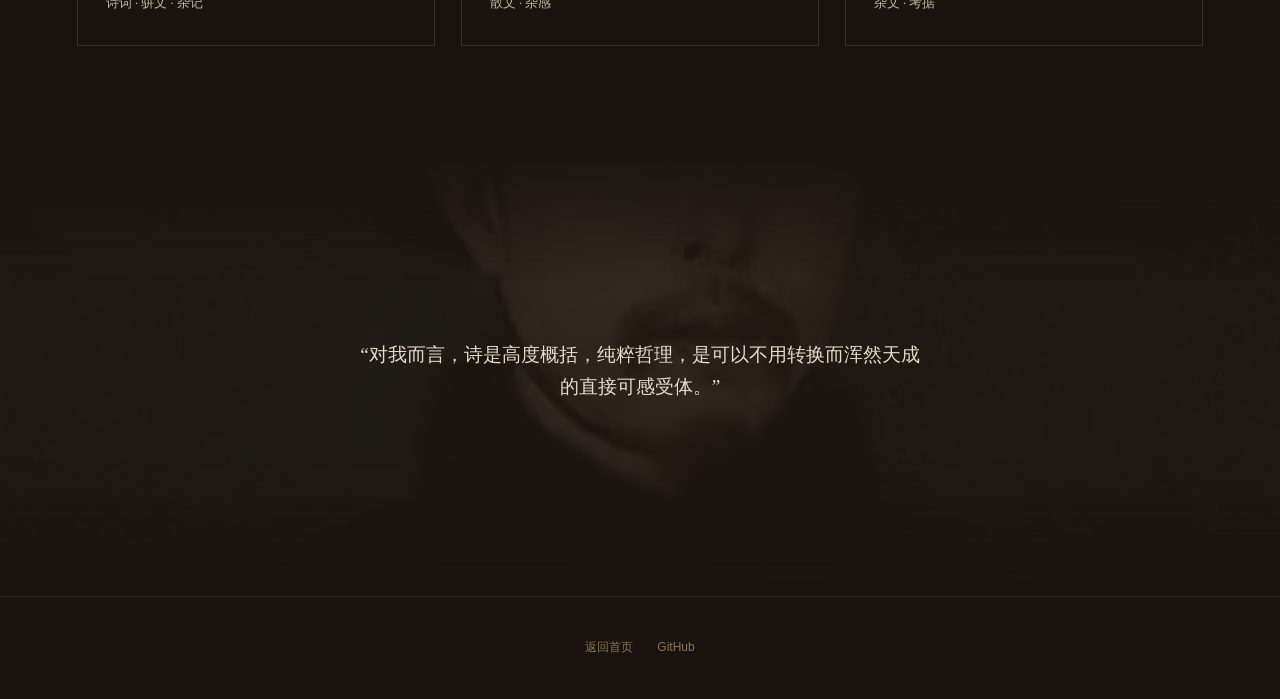
==== commit 773ad4f5: "本地迭代整批推送：开场动画、独立阅读层、翻书转场、激光诗句、导航与工具栏调整" ====
--- a/index.html
+++ b/index.html
@@ -59,13 +59,13 @@
   -webkit-backdrop-filter: blur(12px);
   box-shadow: 0 1px 0 var(--border-dim);
 }
-.nav-links { display:flex; gap:2.5rem; }
+.nav-links { display:flex; gap:clamp(2.5rem, 6vw, 5.5rem); }
 .nav-links a {
   position:relative;
   font-family: var(--font-sans);
-  font-size:0.82rem; font-weight:700; letter-spacing:0.08em;
+  font-size:1.05rem; font-weight:700; letter-spacing:0.12em;
   color:var(--paper-dim); text-decoration:none; text-transform:uppercase;
-  padding:4px 0; cursor:pointer; transition:color 0.25s;
+  padding:8px 2px; cursor:pointer; transition:color 0.25s;
 }
 .nav-links a::after {
   content:''; position:absolute; bottom:0; left:0; right:0;
@@ -108,10 +108,22 @@
   font-family:var(--font-serif);
   font-size:clamp(0.85rem,1.3vw,1.05rem);
   color:var(--gold-dim); margin-bottom:1.8rem;
-  min-height:1.8em; line-height:1.6; transition:opacity 0.5s;
-}
-.hero-quote::before { content:'\201C'; }
-.hero-quote::after  { content:'\201D'; }
+  min-height:1.8em; line-height:1.6;
+}
+
+/* ===== 诗句：激光扫描 ===== */
+/* 被裁元素必须收缩到正好等于文字宽度 —— 否则 clip-path 的百分比按整行宽度算，
+   白线会扫过两侧空白，文字早就消失或还没开始。 */
+.quote-wrap { position:relative; display:inline-block; max-width:100%; }
+.quote-text { display:inline-block; max-width:100%; }
+.quote-laser {
+  position:absolute; top:-0.15em; bottom:-0.15em; left:0; width:2px;
+  background:#fff; border-radius:1px;
+  box-shadow:0 0 5px rgba(255,255,255,.9), 0 0 15px rgba(255,255,255,.45);
+  opacity:0; pointer-events:none;
+  transition:opacity .16s linear;
+}
+.quote-wrap.lasing .quote-laser { opacity:1; }
 .hero-title {
   font-family:var(--font-calligraphy);
   font-size:clamp(4.2rem,14vw,10rem); font-weight:400;
@@ -213,14 +225,25 @@
   font-size:clamp(0.9rem,1.6vw,1.2rem); font-weight:300; line-height:1.7;
   max-width:720px; margin:0 auto; padding:0 var(--side-pad); text-align:center;
 }
-.separator .sep-text span { display:block; transition:opacity 0.6s; }
+
 
 /* ===== Reading Area ===== */
 .reading-area { display:none; }
-.reading-area.active { display:block; }
+/* 阅读区是一块独立的全屏滚动层：列表页与详情页各自成「一页」，
+   滚到底/滚到顶都不会穿到主页面或其他页面去 */
+.reading-area.active {
+  display:block;
+  position:fixed; inset:0; z-index:60;
+  overflow-y:auto; overflow-x:hidden;
+  overscroll-behavior:contain;
+  background:var(--ink);
+  -webkit-overflow-scrolling:touch;
+}
+body.reading-open { overflow:hidden; }
 
 /* Article list */
 .article-list-section { padding:80px var(--side-pad); }
+
 .article-list-section,
 .article-view {
   opacity:1;
@@ -295,9 +318,9 @@
 }
 .article-view .article-back {
   display:inline-block;
-  font-family:var(--font-sans); font-size:0.78rem; font-weight:700;
-  letter-spacing:0.08em; color:var(--gold-dim); cursor:pointer;
-  text-decoration:none; text-transform:uppercase; margin-bottom:40px;
+  font-family:var(--font-sans); font-size:1.05rem; font-weight:700;
+  letter-spacing:0.12em; color:var(--gold-dim); cursor:pointer;
+  text-decoration:none; margin-bottom:44px; padding:8px 4px;
   transition:color 0.25s; background:none; border:none;
 }
 .article-view .article-back:hover { color:var(--gold); }
@@ -445,9 +468,55 @@
 @media (prefers-reduced-motion: reduce) {
   *, *::before, *::after { animation-duration:.01ms !important; transition-duration:.01ms !important; scroll-behavior:auto !important; }
 }
+
+/* ===== 开场加载屏：纯黑底 + 只留书名，2 秒后其余内容依次渐现 =====
+   实现要点：不另造一份标题，而是直接复用首页的 .hero-title 本身。
+   于是「开场文字」与「首页文字」天然是同一个元素 —— 字号、字体、位置必然一致，不存在对不齐的问题。 */
+body.splash-on { animation: splashBlackout 0.85s ease 2s both; }
+@keyframes splashBlackout {
+  from { background:#000; }
+  to   { background:var(--ink); }
+}
+/* 标题：字距由宽收到首页自身的 0.12em，收拢完成时即为首页的最终状态 */
+body.splash-on .hero-title { animation: heroTitleIn 1.2s ease both; }
+@keyframes heroTitleIn {
+  from { opacity:0; letter-spacing:0.42em; }
+  to   { opacity:1; letter-spacing:0.12em; }
+}
+/* 其余内容：延迟 2 秒后整体渐现（delay + fill-mode:both，纯 CSS，无需 JS 解除） */
+body.splash-on .hero-bg,
+body.splash-on .hero-overlay,
+body.splash-on .hero-quote,
+body.splash-on .hero-sub,
+body.splash-on .hero-scroll-indicator,
+body.splash-on nav,
+body.splash-on #books,
+body.splash-on footer { animation: contentIn 0.9s ease 2s both; }
+@keyframes contentIn { from { opacity:0; } to { opacity:1; } }
+
+
+/* ===== 翻页（翻书）动画层 =====
+   整幅帘子切成 8 段，每段由左右两条「缝」界定。每条缝以各自的速度移动，
+   段宽随之伸缩 —— 于是每条速度不一，而缝的顺序始终不乱、相邻缝间距恒定
+   不小于一段的基准宽，全程严丝合缝，既不重叠也不露白。
+   帘子铺满屏幕的瞬间替换内容，新内容在退场时被「揭示」出来。
+   材质：每条竖条 70% 不透明度，色阶由暗金（左）递变到深棕（右）——左浅右深，
+   最深一端刻意避开纯黑；各自叠加毛玻璃模糊。 */
+#pageFlip {
+  position:fixed; inset:0; z-index:400;
+  overflow:hidden; pointer-events:none;
+  display:none;
+}
+#pageFlip.on { display:block; }
+#pageFlip .flip-bar {
+  position:absolute; top:0; left:0; height:100%;
+  backdrop-filter:blur(14px) saturate(1.05);
+  -webkit-backdrop-filter:blur(14px) saturate(1.05);
+}
+
 </style>
 </head>
-<body>
+<body class="splash-on">
 
 <!-- ===== Nav ===== -->
 <nav id="navbar">
@@ -466,7 +535,7 @@
   </div>
   <div class="hero-overlay"></div>
   <div class="hero-content">
-    <p class="hero-quote" id="heroQuote"></p>
+    <p class="hero-quote"><span class="quote-wrap" id="heroQuoteWrap"><span class="quote-text" id="heroQuote"></span><i class="quote-laser" aria-hidden="true"></i></span></p>
     <h1 class="hero-title">
       <span>赵元贞集</span>
     </h1>
@@ -523,7 +592,7 @@
 <div class="separator reveal">
   <img src="pictures/warm_graded/f166950c9955dc974e58a3da76e0492b.jpg" alt="" aria-hidden="true">
   <div class="sep-overlay"></div>
-  <div class="sep-text"><span id="sepQuote"></span></div>
+  <div class="sep-text"><span class="quote-wrap" id="sepQuoteWrap"><span class="quote-text" id="sepQuote"></span><i class="quote-laser" aria-hidden="true"></i></span></div>
 </div>
 
 <!-- ===== Reading Area ===== -->
@@ -536,12 +605,6 @@
     </div>
     <div class="reading-toolbar" id="readingToolbar">
       <span class="list-context" id="readingContext">选择一卷开始阅读</span>
-      <div class="toolbar-actions">
-        <button onclick="adjustReadingSize(-0.05)" aria-label="缩小文字">A−</button>
-        <span class="reading-mode" id="readingSizeLabel">标准</span>
-        <button onclick="adjustReadingSize(0.05)" aria-label="放大文字">A+</button>
-        <button onclick="toggleReaderTheme()" id="themeToggle">暖纸</button>
-      </div>
     </div>
     <div class="article-list" id="articleListItems"></div>
   </div>
@@ -583,5 +646,8 @@
 
 <!-- ===== JS ===== -->
 
+<!-- ===== 翻页（翻书）动画层 ===== -->
+<div id="pageFlip" aria-hidden="true"></div>
+
 </body>
 </html>
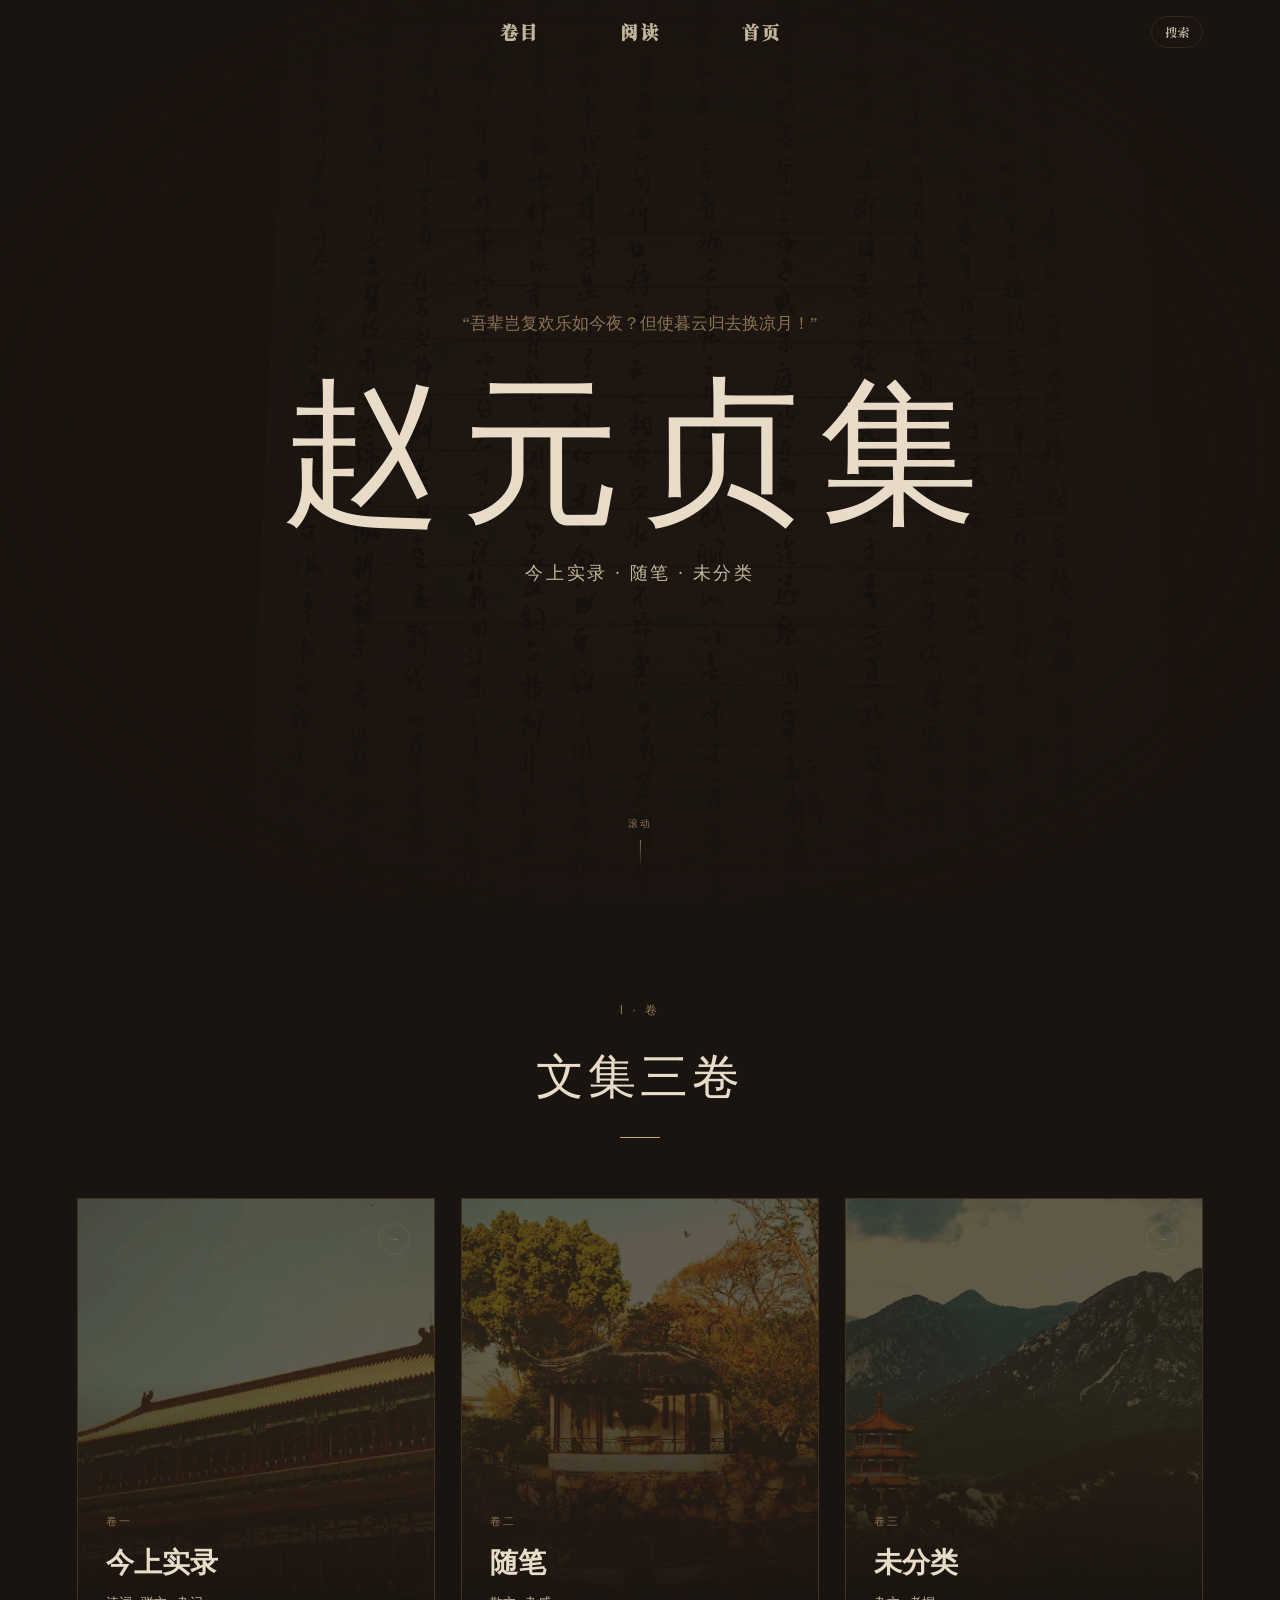
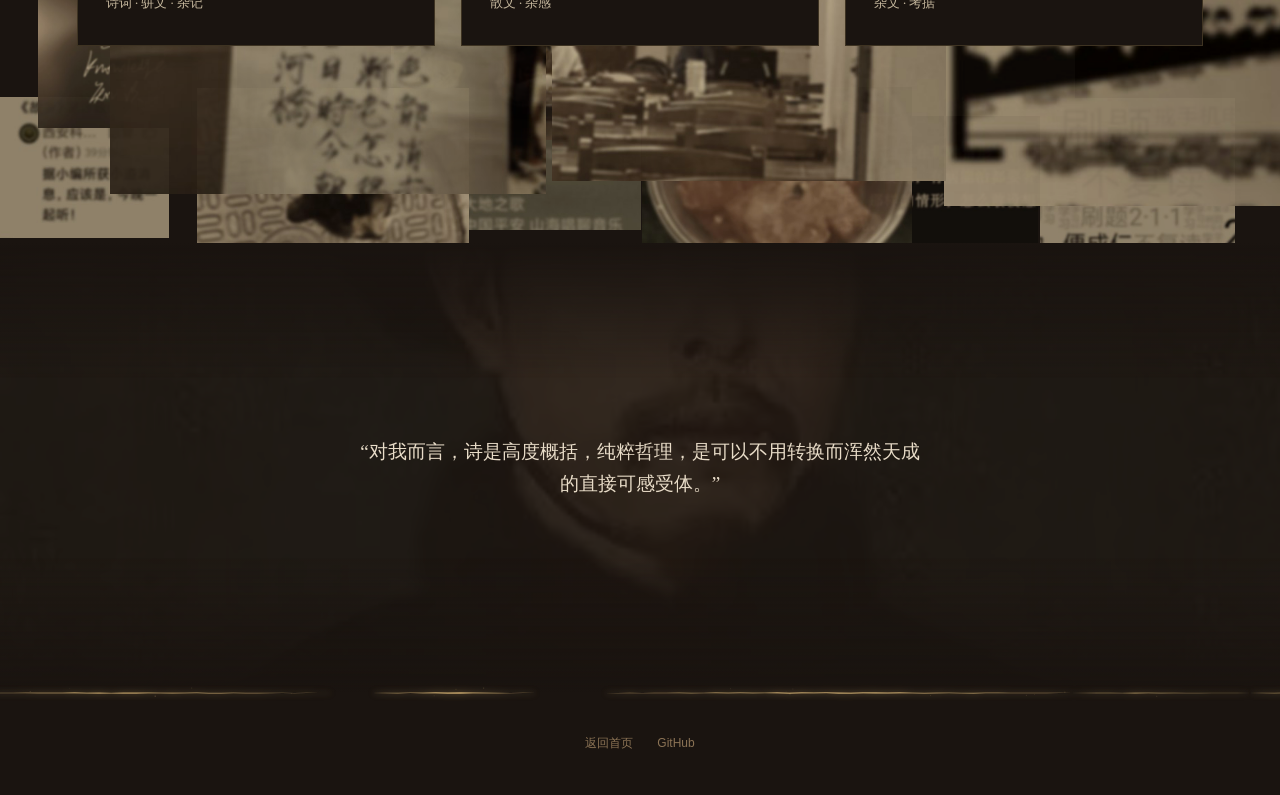
==== commit 84aa9255: "首页照片拼贴带 + 字体/墨线/数据清洗整批更新 首页 - 书卡与引文之间新增照片拼贴带：12 张，按内容分三档层级   （3 锚点 宽30-35% / 2 中景 / 7 衬底，零旋转，错落叠压） -" ====
--- a/index.html
+++ b/index.html
@@ -5,7 +5,7 @@
 <meta name="viewport" content="width=device-width, initial-scale=1.0">
 <title>赵元贞集</title>
 <!-- 安全策略：限制脚本来源；'unsafe-inline' 用于兼容页面内的 onclick 事件处理器 -->
-<meta http-equiv="Content-Security-Policy" content="default-src 'self'; script-src 'self' 'unsafe-inline'; style-src 'self' 'unsafe-inline' https://fonts.googleapis.com; font-src https://fonts.gstatic.com; img-src 'self' data: https://weavatar.com https://cravatar.cn https://www.gravatar.com https://sdn.geekzu.org https://gravatar.loli.net https://thirdqq.qlogo.cn https://owo.imaegoo.com https://cdn.jsdelivr.net; frame-src 'none'; connect-src 'self' https://zhaoyuan.netlify.app;">
+<meta http-equiv="Content-Security-Policy" content="default-src 'self'; script-src 'self' 'unsafe-inline'; style-src 'self' 'unsafe-inline' https://fonts.googleapis.com; font-src 'self' https://fonts.gstatic.com; img-src 'self' data: https://weavatar.com https://cravatar.cn https://www.gravatar.com https://sdn.geekzu.org https://gravatar.loli.net https://thirdqq.qlogo.cn https://owo.imaegoo.com https://cdn.jsdelivr.net; frame-src 'none'; connect-src 'self' https://zhaoyuan.netlify.app;">
 <link rel="preconnect" href="https://fonts.googleapis.com">
 <link rel="preconnect" href="https://zhaoyuan.netlify.app">
 <link href="https://fonts.googleapis.com/css2?family=Ma+Shan+Zheng&family=Noto+Serif+SC:wght@300;400;600;700;900&family=Noto+Sans+SC:wght@400;700&display=swap" rel="stylesheet">
@@ -14,6 +14,25 @@
 <script src="twikoo.min.js" defer></script>
 <script src="app.js" defer></script>
 <style>
+/* ===== 飞花宋体（子集化：全部文章标题用字，9.3MB→86KB） ===== */
+@font-face {
+  font-family:'FlyFlowerSong';
+  src:url('fonts/flyflowersong-titles.woff2') format('woff2');
+  font-weight:400; font-style:normal; font-display:swap;
+}
+
+/* ===== 香萃打字机体（子集化，仅覆盖功能性文案用字，15.7MB→44KB） ===== */
+@font-face {
+  font-family:'XiangcuiTypewriter';
+  src:url('fonts/xiangcui-meta-w35.woff2') format('woff2');
+  font-weight:400; font-style:normal; font-display:swap;
+}
+@font-face {
+  font-family:'XiangcuiTypewriter';
+  src:url('fonts/xiangcui-meta-w15.woff2') format('woff2');
+  font-weight:300; font-style:normal; font-display:swap;
+}
+
 *, *::before, *::after { margin:0; padding:0; box-sizing:border-box; }
 
 :root {
@@ -30,7 +49,17 @@
   --reader-size: 1.05em;
   --reader-width: 880px;
   --font-sans:  'Noto Sans SC','PingFang SC',sans-serif;
+  --font-meta:  'XiangcuiTypewriter','Noto Sans SC','PingFang SC',sans-serif;
   --nav-h: 64px;
+  /* 列表悬停青蓝框：四边溶散的程度（想更夸张就加大前四项） */
+  --hover-inset-x: 30px;   /* 左右外扩 */
+  --hover-inset-y: 9px;    /* 上下外扩 */
+  --hover-fade-x: 15%;     /* 左右淡出长度（占框宽） */
+  --hover-fade-y: 26%;     /* 上下淡出长度（占框高） */
+  --hover-blur: 10px;      /* 边缘高斯模糊磅数 */
+  /* 照片拼贴条带 */
+  --collage-h: clamp(190px, 27vh, 340px);   /* 条带高度 */
+  --collage-lift: 46px;                     /* 上沿往书卡里压进去多少 */
   --side-pad: clamp(24px, 6vw, 80px);
 }
 
@@ -57,12 +86,19 @@
   background: rgba(26,20,16,0.92);
   backdrop-filter: blur(12px);
   -webkit-backdrop-filter: blur(12px);
-  box-shadow: 0 1px 0 var(--border-dim);
-}
+}
+nav::after {
+  content:''; position:absolute; left:0; right:0; bottom:-8px; height:16px;
+  background:url('ink/hr-detail.svg') repeat-x center/auto 16px;
+  background-position-x:-300px;
+  pointer-events:none;
+  opacity:0; transition:opacity 0.4s;
+}
+nav.scrolled::after { opacity:1; }
 .nav-links { display:flex; gap:clamp(2.5rem, 6vw, 5.5rem); }
 .nav-links a {
   position:relative;
-  font-family: var(--font-sans);
+  font-family: var(--font-meta);
   font-size:1.05rem; font-weight:700; letter-spacing:0.12em;
   color:var(--paper-dim); text-decoration:none; text-transform:uppercase;
   padding:8px 2px; cursor:pointer; transition:color 0.25s;
@@ -78,7 +114,7 @@
 .nav-search {
   position:absolute; right:var(--side-pad); border:1px solid var(--border-dim);
   border-radius:999px; padding:7px 13px; background:transparent;
-  color:var(--paper-dim); font-family:var(--font-sans); font-size:0.72rem;
+  color:var(--paper-dim); font-family:var(--font-meta); font-size:0.72rem;
   cursor:pointer; transition:color .25s, border-color .25s, background .25s;
 }
 .nav-search:hover { color:var(--gold); border-color:var(--gold-dim); background:rgba(201,169,110,.06); }
@@ -162,6 +198,34 @@
   width:40px; height:1.5px; background:var(--gold); margin:1rem auto 0;
 }
 
+/* ===== 照片拼贴条带 ===== */
+#books { padding-bottom:0; }
+#books > .books-grid { position:relative; z-index:1; }
+.photo-collage {
+  position:relative; z-index:0;
+  margin:calc(-1 * var(--collage-lift)) calc(-1 * var(--side-pad)) 0;
+  height:var(--collage-h);
+  overflow:hidden; pointer-events:none;
+  -webkit-mask-image:url(ink/feather-band.png); mask-image:url(ink/feather-band.png);
+  -webkit-mask-size:100% 100%; mask-size:100% 100%;
+  -webkit-mask-repeat:no-repeat; mask-repeat:no-repeat;
+}
+.photo-collage .pc {
+  position:absolute; left:var(--x); top:var(--y);
+  width:var(--w); height:var(--h);
+  object-fit:cover; z-index:var(--z);
+  /* 默认即可见：JS 没跑 / 观察器没触发时也不会白板 */
+  opacity:var(--o); transform:scale(1);
+  transition:opacity .85s cubic-bezier(.25,.75,.35,1) var(--d),
+             transform .85s cubic-bezier(.25,.75,.35,1) var(--d);
+}
+/* JS 确实执行后才进入"待浮现"状态，避免可见→隐藏的闪跳 */
+.photo-collage.armed .pc { opacity:0; transform:scale(1.04); }
+.photo-collage.armed.shown .pc { opacity:var(--o); transform:scale(1); }
+@media (prefers-reduced-motion: reduce) {
+  .photo-collage .pc { transition:none; }
+}
+
 /* ===== Book Cards ===== */
 .books-grid {
   display:grid; grid-template-columns:repeat(3,1fr);
@@ -268,23 +332,23 @@
   font-size:clamp(1.4rem,2.5vw,2rem); font-weight:300; color:var(--paper);
 }
 .article-list-header .back-btn {
-  font-family:var(--font-sans); font-size:0.78rem; font-weight:700;
+  font-family:var(--font-meta); font-size:0.78rem; font-weight:700;
   letter-spacing:0.08em; color:var(--gold-dim); cursor:pointer;
   text-decoration:none; text-transform:uppercase; transition:color 0.25s;
   background:none; border:none;
 }
 .article-list-header .back-btn:hover { color:var(--gold); }
-.article-list-header .list-context { color:var(--gold-dim); font-family:var(--font-sans); font-size:.72rem; }
+.article-list-header .list-context { color:var(--gold-dim); font-family:var(--font-meta); font-size:.72rem; }
 .reading-toolbar {
   max-width:900px; margin:0 auto 22px; display:flex; align-items:center;
   justify-content:space-between; gap:12px; color:var(--gold-dim);
-  font-family:var(--font-sans); font-size:.74rem;
+  font-family:var(--font-meta); font-size:.74rem;
 }
 .reading-toolbar .toolbar-actions { display:flex; align-items:center; gap:6px; }
 .reading-toolbar button, .search-close {
   border:1px solid var(--border-dim); border-radius:5px; padding:6px 9px;
   color:var(--paper-dim); background:transparent; cursor:pointer;
-  font-family:var(--font-sans); font-size:.72rem;
+  font-family:var(--font-meta); font-size:.72rem;
 }
 .reading-toolbar button:hover, .search-close:hover { color:var(--gold); border-color:var(--gold-dim); }
 .reading-toolbar .reading-mode { padding:0 8px; color:var(--paper-dim); }
@@ -292,23 +356,96 @@
 .reader-paper .article-view, .reader-paper .article-list-section { color:#30271f; }
 .reader-paper .article-view h2, .reader-paper .article-view .article-body p { color:#30271f; }
 .reader-paper .article-view .article-meta { color:#806b4b; border-color:rgba(70,48,25,.18); }
+.reader-paper nav::after,
+.reader-paper .article-view .article-meta::after,
+.reader-paper .article-view .comments-section::before,
+.reader-paper .article-navigation::before,
+.reader-paper footer::before,
+.reader-paper .article-list-item.ink-row::after { filter:brightness(0.34) saturate(1.6); }
 .reader-paper .article-view .article-body .annotation { color:#765e3b; background:rgba(92,65,31,.07); border-color:#9b7a4d; }
 .article-list {
   max-width:960px; margin:0 auto;
-  display:grid; gap:2px;
-  background:var(--border-dim);
+  display:block;
+  background:none;
 }
 .article-list-item {
+  position:relative;
   background:var(--ink); padding:18px 24px;
   cursor:pointer; transition:background 0.25s;
   display:flex; justify-content:space-between; align-items:baseline; gap:16px;
 }
-.article-list-item:hover { background:var(--ink-light); }
+/* 列表墨线：比详情页更细更浅，且只在部分条目下出现（分布由 app.js 决定） */
+.article-list-item.ink-row::after {
+  content:''; position:absolute; left:24px; right:24px; bottom:0; height:10px;
+  background:url('ink/hr-list.svg') repeat-x center/auto 10px;
+  pointer-events:none;
+}
+/* 悬停 0.5s 后：青蓝底框 + 不均匀金墨点 */
+.article-list-item::before {
+  content:''; position:absolute;
+  /* 先外扩，给模糊留出扩散空间 */
+  inset: calc(-1 * var(--hover-inset-y)) calc(-1 * var(--hover-inset-x));
+  background:linear-gradient(180deg, #20586e 0%, #14384a 100%);
+  /* 两条渐变遮罩相交 → 四边同时淡出（中间保持实心，不会整体发虚） */
+  -webkit-mask-image:
+    linear-gradient(to right,  transparent 0, #000 var(--hover-fade-x), #000 calc(100% - var(--hover-fade-x)), transparent 100%),
+    linear-gradient(to bottom, transparent 0, #000 var(--hover-fade-y), #000 calc(100% - var(--hover-fade-y)), transparent 100%);
+  -webkit-mask-composite: source-in;
+  mask-image:
+    linear-gradient(to right,  transparent 0, #000 var(--hover-fade-x), #000 calc(100% - var(--hover-fade-x)), transparent 100%),
+    linear-gradient(to bottom, transparent 0, #000 var(--hover-fade-y), #000 calc(100% - var(--hover-fade-y)), transparent 100%);
+  mask-composite: intersect;
+  -webkit-mask-size:100% 100%; mask-size:100% 100%;
+  -webkit-mask-repeat:no-repeat; mask-repeat:no-repeat;
+  filter:blur(var(--hover-blur));
+  z-index:1;
+  opacity:0; transition:opacity .28s ease;
+}
+.article-list-item:hover::before { opacity:1; transition-delay:.5s; }
+
+/* 原来的暖金色底框（即时反馈）——同样四边溶散 */
+.article-list-item .hover-gold {
+  position:absolute; z-index:0; pointer-events:none;
+  inset: calc(-1 * var(--hover-inset-y)) calc(-1 * var(--hover-inset-x));
+  background:linear-gradient(180deg, #3a2e1c 0%, #251d12 100%);
+  -webkit-mask-image:
+    linear-gradient(to right,  transparent 0, #000 var(--hover-fade-x), #000 calc(100% - var(--hover-fade-x)), transparent 100%),
+    linear-gradient(to bottom, transparent 0, #000 var(--hover-fade-y), #000 calc(100% - var(--hover-fade-y)), transparent 100%);
+  -webkit-mask-composite: source-in;
+  mask-image:
+    linear-gradient(to right,  transparent 0, #000 var(--hover-fade-x), #000 calc(100% - var(--hover-fade-x)), transparent 100%),
+    linear-gradient(to bottom, transparent 0, #000 var(--hover-fade-y), #000 calc(100% - var(--hover-fade-y)), transparent 100%);
+  mask-composite: intersect;
+  -webkit-mask-size:100% 100%; mask-size:100% 100%;
+  -webkit-mask-repeat:no-repeat; mask-repeat:no-repeat;
+  filter:blur(var(--hover-blur));
+  opacity:0; transition:opacity .25s ease;
+}
+.article-list-item:hover .hover-gold { opacity:1; }
+.article-list-item .hover-ink {
+  position:absolute; inset:0; z-index:2; opacity:0; pointer-events:none;
+  background:url('ink/dots.svg') repeat;
+  background-size:620px 96px;
+  transition:opacity .3s ease;
+}
+.article-list-item:hover .hover-ink {
+  animation:inkDotBloom .62s cubic-bezier(.22,.8,.3,1) .5s both;
+}
+@keyframes inkDotBloom {
+  0%   { opacity:0;   filter:blur(2.5px); }
+  55%  { opacity:.92; filter:blur(.7px); }
+  100% { opacity:1;   filter:blur(0); }
+}
+/* 文字压住墨点 */
+.article-list-item .item-title,
+.article-list-item .item-meta { position:relative; z-index:3; }
 .article-list-item .item-title {
-  font-size:0.95rem; color:var(--paper); line-height:1.5;
+  font-family:'FlyFlowerSong', var(--font-serif);
+  font-weight:400; font-synthesis:none;   /* 禁止浏览器合成加粗 */
+  font-size:1.22rem; color:var(--paper); line-height:1.55;
 }
 .article-list-item .item-meta {
-  font-family:var(--font-sans); font-size:0.72rem;
+  font-family:var(--font-meta); font-size:0.72rem;
   color:var(--gold-dim); white-space:nowrap; flex-shrink:0;
 }
 
@@ -318,7 +455,7 @@
 }
 .article-view .article-back {
   display:inline-block;
-  font-family:var(--font-sans); font-size:1.05rem; font-weight:700;
+  font-family:var(--font-meta); font-size:1.05rem; font-weight:700;
   letter-spacing:0.12em; color:var(--gold-dim); cursor:pointer;
   text-decoration:none; margin-bottom:44px; padding:8px 4px;
   transition:color 0.25s; background:none; border:none;
@@ -329,9 +466,14 @@
   color:var(--paper); margin-bottom:8px;
 }
 .article-view .article-meta {
-  font-family:'Microsoft YaHei','微软雅黑',sans-serif; font-size:0.82rem;
+  font-family:var(--font-meta); font-size:0.82rem;
   color:var(--gold-dim); margin-bottom:32px;
-  padding-bottom:16px; border-bottom:1px solid var(--border-dim);
+  padding-bottom:16px; position:relative;
+}
+.article-view .article-meta::after {
+  content:''; position:absolute; left:0; right:0; bottom:-8px; height:16px;
+  background:url('ink/hr-detail.svg') repeat-x center/auto 16px;
+  pointer-events:none;
 }
 .article-view .article-body p {
   margin-bottom:20px; text-indent:2em; line-height:2.2; letter-spacing:0.025em;
@@ -346,8 +488,13 @@
   border-radius:0 4px 4px 0;
 }
 .article-view .comments-section {
-  margin-top:48px; padding-top:24px;
-  border-top:1px solid var(--border-dim);
+  margin-top:48px; padding-top:24px; position:relative;
+}
+.article-view .comments-section::before {
+  content:''; position:absolute; left:0; right:0; top:-8px; height:16px;
+  background:url('ink/hr-detail.svg') repeat-x center/auto 16px;
+  background-position-x:-1580px;
+  pointer-events:none;
 }
 .article-view .comments-section h3 {
   font-size:1em; font-family:var(--font-sans);
@@ -398,11 +545,17 @@
 .reader-paper #twikoo-container .tk-content,
 .reader-paper #twikoo-container .tk-meta-input .el-input__inner,
 .reader-paper #twikoo-container .tk-input textarea { color: #30271f !important; }
-.article-navigation { display:flex; justify-content:space-between; gap:16px; margin-top:44px; padding-top:22px; border-top:1px solid var(--border-dim); }
+.article-navigation { position:relative; display:flex; justify-content:space-between; gap:16px; margin-top:44px; padding-top:22px; }
+.article-navigation::before {
+  content:''; position:absolute; left:0; right:0; top:-8px; height:16px;
+  background:url('ink/hr-detail.svg') repeat-x center/auto 16px;
+  background-position-x:-760px;
+  pointer-events:none;
+}
 .article-navigation button { max-width:48%; border:0; background:none; color:var(--gold-dim); cursor:pointer; font-family:var(--font-serif); text-align:left; }
 .article-navigation button:last-child { text-align:right; }
 .article-navigation button:hover { color:var(--gold); }
-.article-navigation small { display:block; font-family:var(--font-sans); font-size:.65rem; margin-bottom:4px; opacity:.8; }
+.article-navigation small { display:block; font-family:var(--font-meta); font-size:.65rem; margin-bottom:4px; opacity:.8; }
 .search-panel { position:fixed; inset:0; z-index:200; display:none; align-items:flex-start; justify-content:center; padding:12vh 20px 40px; background:rgba(8,6,4,.9); backdrop-filter:blur(12px); }
 .search-panel.open { display:flex; }
 .search-box { width:min(760px,100%); max-height:70vh; overflow:auto; padding:26px; background:#1b1510; border:1px solid rgba(201,169,110,.3); box-shadow:0 20px 70px rgba(0,0,0,.55); }
@@ -412,11 +565,11 @@
 .search-result { display:flex; width:100%; box-sizing:border-box; flex-direction:column; gap:5px; padding:15px 10px; border:0; border-bottom:1px solid rgba(201,169,110,.16); background:transparent; color:var(--paper); cursor:pointer; text-align:left; font-family:var(--font-serif); }
 .search-result:hover { background:rgba(201,169,110,.06); }
 .search-result strong { color:#f1dfbd; font-size:1.12rem; font-weight:500; line-height:1.5; }
-.search-result small { color:#b4956a; font-family:'Microsoft YaHei','微软雅黑',sans-serif; font-size:.78rem; line-height:1.5; }
+.search-result small { color:#b4956a; font-family:var(--font-meta); font-size:.78rem; line-height:1.5; }
 .search-result span { color:#d1b98d; font-family:var(--font-serif); font-size:.94rem; line-height:1.75; letter-spacing:.02em; }
 .search-empty { padding:28px 4px; color:var(--gold-dim); font-family:var(--font-serif); font-size:1rem; text-align:center; }
 .comment-empty {
-  font-family:var(--font-sans); font-size:0.82rem;
+  font-family:var(--font-meta); font-size:0.82rem;
   color:var(--gold-dim); text-align:center; padding:24px 0;
 }
 #twikoo-container { min-height:120px; }
@@ -424,10 +577,16 @@
 
 /* ===== Footer ===== */
 footer {
+  position:relative;
   padding:40px var(--side-pad);
-  border-top:1px solid var(--border-dim);
   display:flex; justify-content:center;
   font-family:var(--font-sans); font-size:0.75rem; color:var(--gold-dim);
+}
+footer::before {
+  content:''; position:absolute; left:0; right:0; top:-8px; height:16px;
+  background:url('ink/hr-detail.svg') repeat-x center/auto 16px;
+  background-position-x:-1150px;
+  pointer-events:none;
 }
 footer .footer-links { display:flex; gap:1.5rem; }
 footer .footer-links a {
@@ -586,6 +745,22 @@
       </div>
     </div>
   </div>
+
+  <!-- 照片拼贴条带：上沿被书卡压住一点，下沿与下方文字区上沿平齐 -->
+  <div class="photo-collage" aria-hidden="true">
+      <img class="pc" src="photos/photo-03.jpg" alt="" aria-hidden="true" style="--x:2.94%;--y:-9.21%;--w:15.54%;--h:61.84%;--z:18;--o:0.96;--d:0.07s">
+      <img class="pc" src="photos/photo-10.jpg" alt="" aria-hidden="true" style="--x:8.63%;--y:-10.88%;--w:34.02%;--h:90.76%;--z:37;--o:0.92;--d:0.19s">
+      <img class="pc" src="photos/photo-07.jpg" alt="" aria-hidden="true" style="--x:30.53%;--y:-6.11%;--w:17.14%;--h:63.71%;--z:17;--o:0.95;--d:0.54s">
+      <img class="pc" src="photos/photo-04.jpg" alt="" aria-hidden="true" style="--x:43.1%;--y:-11.64%;--w:30.79%;--h:86.15%;--z:33;--o:0.96;--d:0.69s">
+      <img class="pc" src="photos/photo-09.jpg" alt="" aria-hidden="true" style="--x:67.01%;--y:-10.83%;--w:17.0%;--h:58.57%;--z:13;--o:0.94;--d:0.81s">
+      <img class="pc" src="photos/photo-05.jpg" alt="" aria-hidden="true" style="--x:73.77%;--y:-6.01%;--w:33.31%;--h:90.57%;--z:31;--o:0.95;--d:0.91s">
+      <img class="pc" src="photos/photo-01.jpg" alt="" aria-hidden="true" style="--x:-1.34%;--y:39.6%;--w:14.53%;--h:58.05%;--z:16;--o:0.91;--d:1.06s">
+      <img class="pc" src="photos/photo-12.jpg" alt="" aria-hidden="true" style="--x:15.4%;--y:36.28%;--w:21.27%;--h:72.2%;--z:20;--o:0.93;--d:1.46s">
+      <img class="pc" src="photos/photo-06.jpg" alt="" aria-hidden="true" style="--x:34.75%;--y:39.67%;--w:15.29%;--h:55.02%;--z:14;--o:0.92;--d:1.39s">
+      <img class="pc" src="photos/photo-02.jpg" alt="" aria-hidden="true" style="--x:50.17%;--y:35.81%;--w:21.06%;--h:76.92%;--z:21;--o:0.9;--d:1.6s">
+      <img class="pc" src="photos/photo-11.jpg" alt="" aria-hidden="true" style="--x:65.41%;--y:38.05%;--w:15.69%;--h:63.55%;--z:12;--o:0.93;--d:1.73s">
+      <img class="pc" src="photos/photo-08.jpg" alt="" aria-hidden="true" style="--x:81.23%;--y:40.19%;--w:15.28%;--h:67.86%;--z:19;--o:0.92;--d:2.07s">
+  </div>
 </section>
 
 <!-- ===== Separator ===== -->
